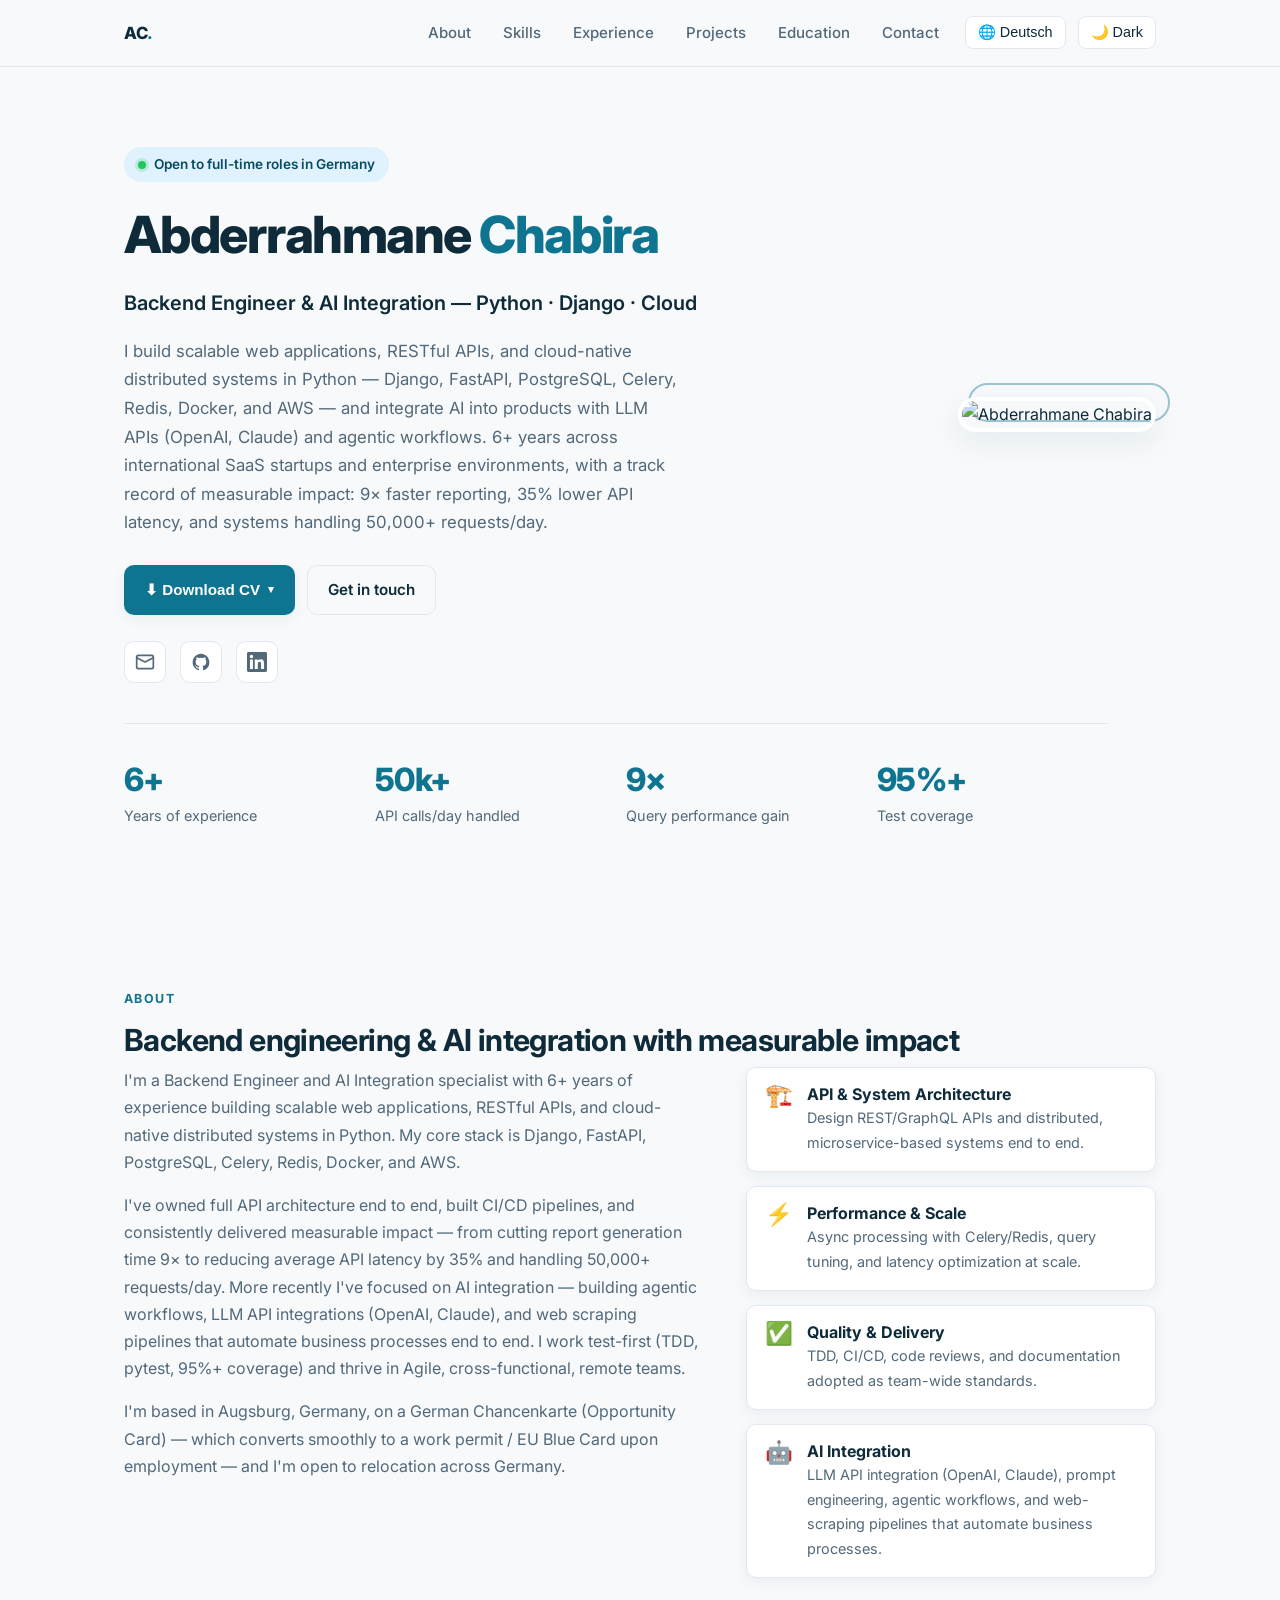
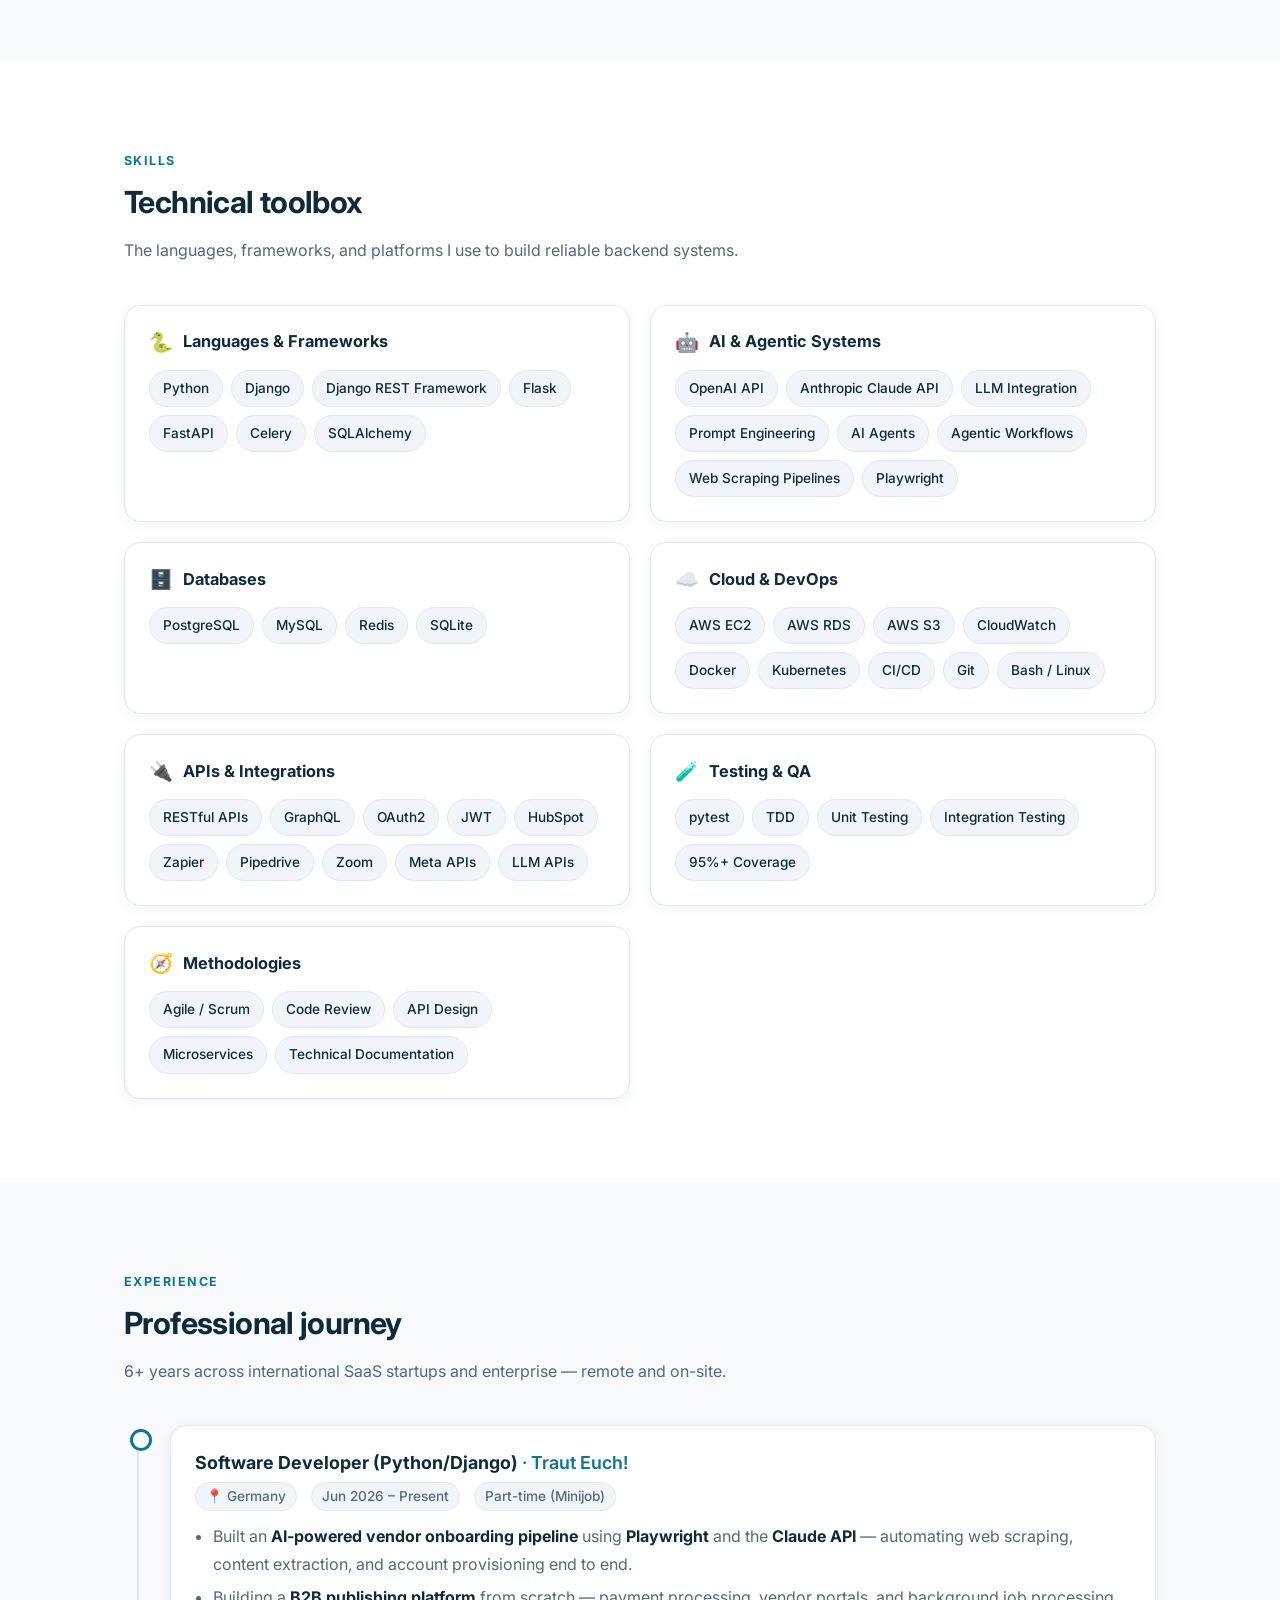
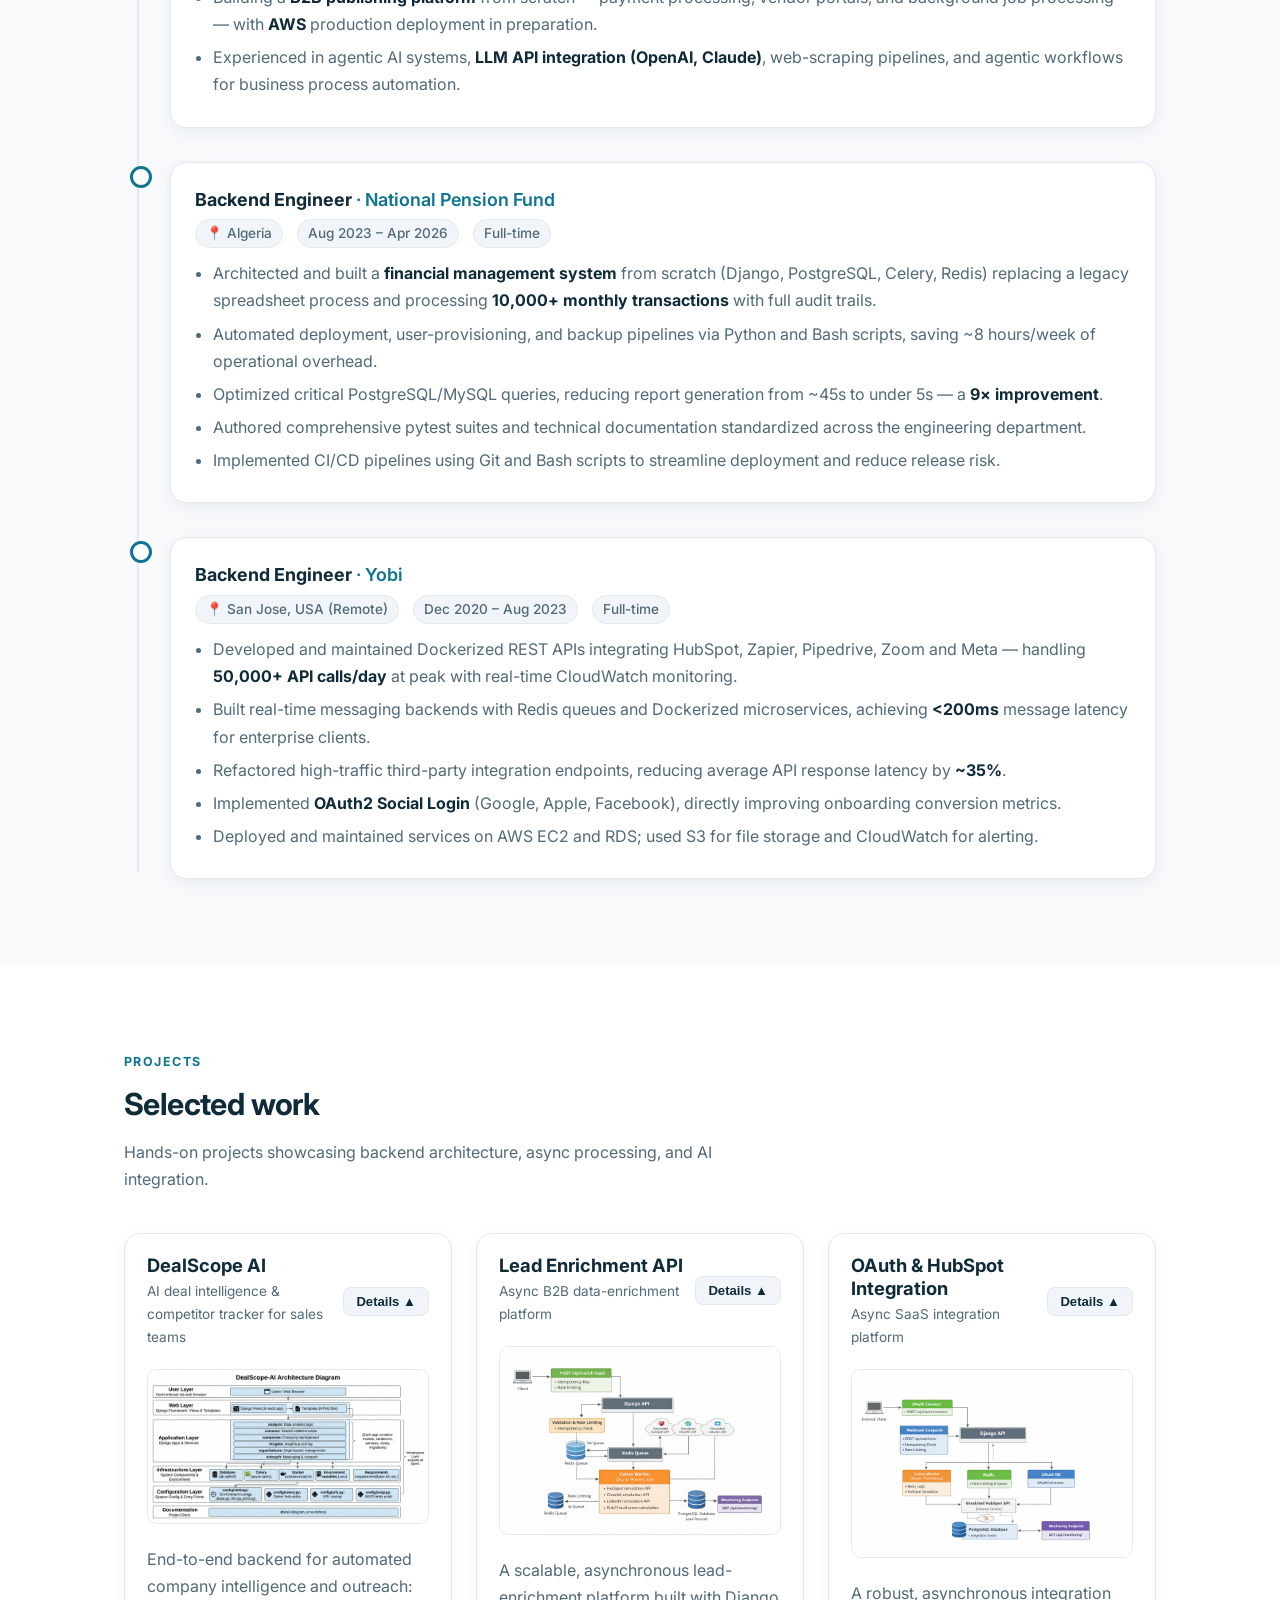
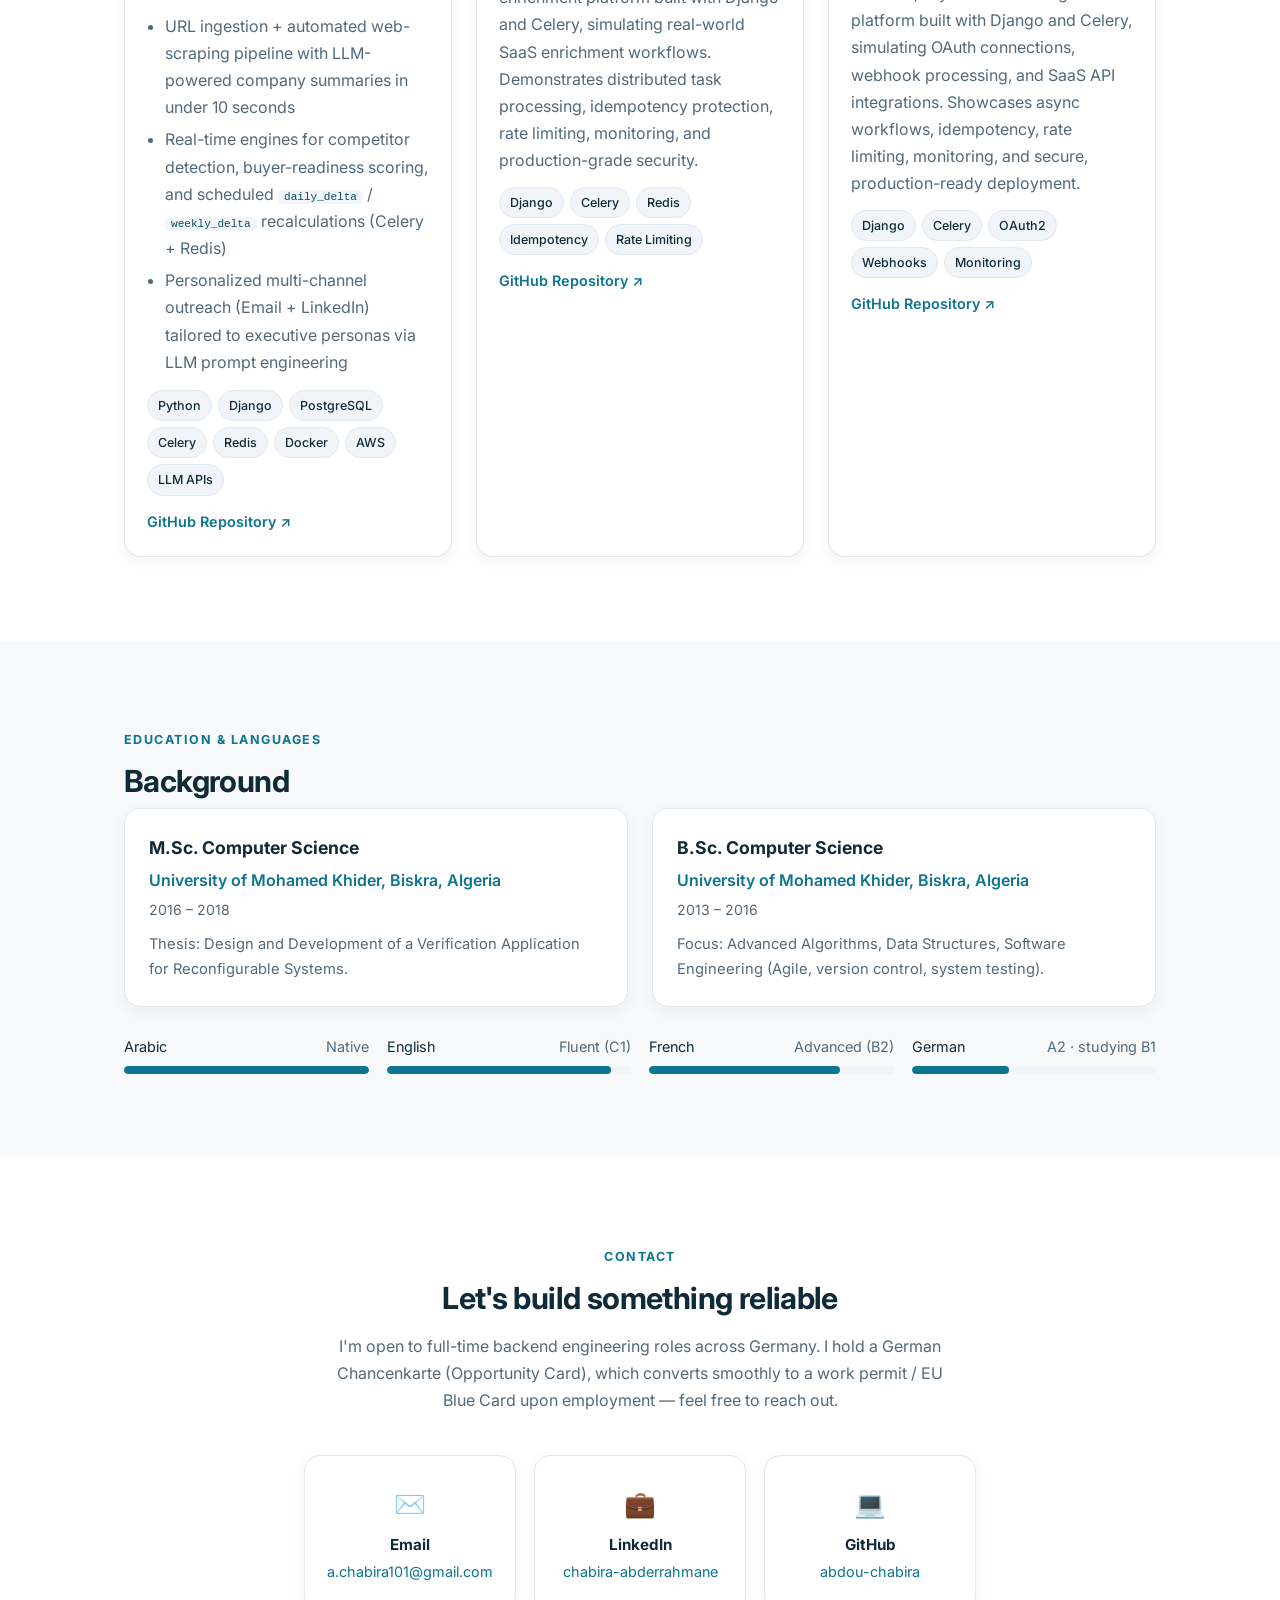
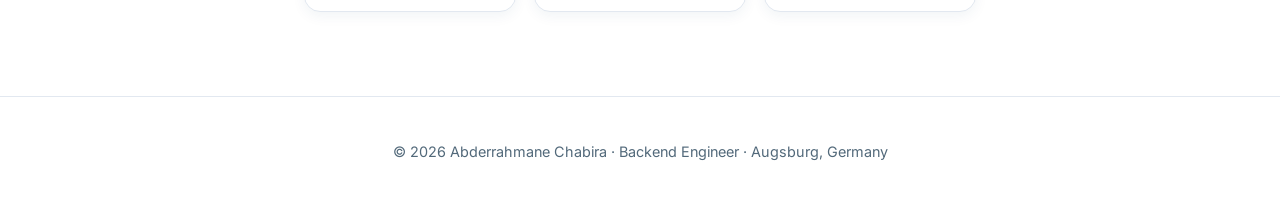
==== index.html @ 5570b804 "Update CVs and sync portfolio content - Replace EN/DE CV PDFs with latest versions - Experience: 5+ " ====
<!DOCTYPE html>
<html lang="en">

<head>
    <meta charset="UTF-8">
    <meta name="viewport" content="width=device-width, initial-scale=1.0">
    <title>Abderrahmane Chabira | Backend Engineer &amp; AI Integration</title>
    <meta name="description"
        content="Abderrahmane Chabira — Backend Engineer & AI Integration specialist with 6+ years building scalable web applications, RESTful APIs, and cloud-native distributed systems in Python, plus AI/LLM integration and agentic workflows. Based in Augsburg, Germany, on a German Opportunity Card (Chancenkarte).">
    <meta name="author" content="Abderrahmane Chabira">
    <!-- Open Graph -->
    <meta property="og:title" content="Abderrahmane Chabira | Backend Engineer & AI Integration">
    <meta property="og:description"
        content="Backend Engineer & AI Integration — Python, Django, FastAPI, PostgreSQL, Celery, Redis, Docker, AWS, OpenAI & Claude APIs. Based in Germany.">
    <meta property="og:type" content="website">
    <link rel="preconnect" href="https://fonts.googleapis.com">
    <link rel="preconnect" href="https://fonts.gstatic.com" crossorigin>
    <link
        href="https://fonts.googleapis.com/css2?family=Inter:wght@400;500;600;700;800&display=swap"
        rel="stylesheet">
    <link rel="stylesheet" href="css/style.css?v=5">
</head>

<body class="light-mode">

    <!-- ================= NAVBAR ================= -->
    <nav class="navbar">
        <div class="container">
            <a href="#hero" class="nav-brand">AC<span>.</span></a>
            <div class="nav-links" id="navLinks">
                <a href="#about" data-i18n="nav.about">About</a>
                <a href="#skills" data-i18n="nav.skills">Skills</a>
                <a href="#experience" data-i18n="nav.experience">Experience</a>
                <a href="#projects" data-i18n="nav.projects">Projects</a>
                <a href="#education" data-i18n="nav.education">Education</a>
                <a href="#contact" data-i18n="nav.contact">Contact</a>
                <button id="toggleLang" class="lang-btn">🌐 Deutsch</button>
                <button id="toggleTheme">🌙 Dark</button>
            </div>
            <button class="nav-toggle" id="navToggle" aria-label="Menu">☰</button>
        </div>
    </nav>

    <!-- ================= HERO ================= -->
    <header class="hero" id="hero">
        <div class="container">
            <div class="hero-intro">
                <span class="hero-badge"><span class="dot"></span> <span data-i18n="hero.badge">Open to full-time roles
                        in Germany</span></span>
                <h1>Abderrahmane <span class="accent">Chabira</span></h1>
                <p class="hero-role" data-i18n="hero.role">Backend Engineer &amp; AI Integration — Python · Django · Cloud</p>
                <p class="hero-desc" data-i18n="hero.desc">I build scalable web applications, RESTful APIs, and
                    cloud-native distributed systems in Python — Django, FastAPI, PostgreSQL, Celery, Redis, Docker, and
                    AWS — and integrate AI into products with LLM APIs (OpenAI, Claude) and agentic workflows. 6+ years
                    across international SaaS startups and enterprise environments, with a track record of measurable
                    impact: 9× faster reporting, 35% lower API latency, and systems handling 50,000+ requests/day.</p>
                <div class="hero-cta">
                    <div class="cv-dropdown" id="cvDropdown">
                        <button type="button" class="btn btn-primary" id="cvToggle" aria-haspopup="true"
                            aria-expanded="false"><span data-i18n="hero.cv">⬇ Download CV</span> <span class="caret"
                                aria-hidden="true">▾</span></button>
                        <div class="cv-menu" role="menu" aria-label="Choose CV language">
                            <a href="assets/Abderrahmane_Chabira_CV.pdf" download role="menuitem"><span
                                    class="cv-lang">EN</span> <span data-i18n="hero.cvEn">English</span></a>
                            <a href="assets/Abderrahmane_Chabira_Lebenslauf.pdf" download role="menuitem"><span
                                    class="cv-lang">DE</span> <span data-i18n="hero.cvDe">Deutsch</span></a>
                        </div>
                    </div>
                    <a href="#contact" class="btn btn-outline" data-i18n="hero.contact">Get in touch</a>
                </div>
                <div class="hero-socials">
                    <a href="mailto:a.chabira101@gmail.com" aria-label="Email" title="Email">
                        <svg viewBox="0 0 24 24" fill="none" stroke="currentColor" stroke-width="2"
                            stroke-linecap="round" stroke-linejoin="round">
                            <rect x="2" y="4" width="20" height="16" rx="2"></rect>
                            <path d="m22 7-10 5L2 7"></path>
                        </svg>
                    </a>
                    <a href="https://github.com/abdou-chabira" target="_blank" rel="noopener" aria-label="GitHub"
                        title="GitHub">
                        <svg viewBox="0 0 24 24" fill="currentColor">
                            <path
                                d="M12 2C6.48 2 2 6.58 2 12.26c0 4.5 2.87 8.32 6.84 9.67.5.09.68-.22.68-.48 0-.24-.01-.87-.01-1.71-2.78.62-3.37-1.37-3.37-1.37-.45-1.18-1.11-1.49-1.11-1.49-.91-.64.07-.62.07-.62 1 .07 1.53 1.06 1.53 1.06.89 1.56 2.34 1.11 2.91.85.09-.66.35-1.11.63-1.37-2.22-.26-4.56-1.14-4.56-5.07 0-1.12.39-2.03 1.03-2.75-.1-.26-.45-1.3.1-2.71 0 0 .84-.28 2.75 1.05a9.34 9.34 0 0 1 5 0c1.91-1.33 2.75-1.05 2.75-1.05.55 1.41.2 2.45.1 2.71.64.72 1.03 1.63 1.03 2.75 0 3.94-2.34 4.81-4.57 5.06.36.32.68.94.68 1.9 0 1.37-.01 2.47-.01 2.81 0 .27.18.58.69.48A10.03 10.03 0 0 0 22 12.26C22 6.58 17.52 2 12 2Z" />
                        </svg>
                    </a>
                    <a href="https://www.linkedin.com/in/chabira-abderrahmane/" target="_blank" rel="noopener"
                        aria-label="LinkedIn" title="LinkedIn">
                        <svg viewBox="0 0 24 24" fill="currentColor">
                            <path
                                d="M20.45 20.45h-3.56v-5.57c0-1.33-.02-3.04-1.85-3.04-1.85 0-2.14 1.45-2.14 2.94v5.67H9.35V9h3.42v1.56h.05c.48-.9 1.64-1.85 3.37-1.85 3.6 0 4.27 2.37 4.27 5.46v6.28ZM5.34 7.43a2.07 2.07 0 1 1 0-4.14 2.07 2.07 0 0 1 0 4.14ZM7.12 20.45H3.56V9h3.56v11.45ZM22.22 0H1.77C.79 0 0 .77 0 1.72v20.56C0 23.23.79 24 1.77 24h20.45c.98 0 1.78-.77 1.78-1.72V1.72C24 .77 23.2 0 22.22 0Z" />
                        </svg>
                    </a>
                </div>
            </div>
            <div class="hero-photo">
                <img src="images/profile.jpg" alt="Abderrahmane Chabira">
            </div>
        </div>
        <div class="container">
            <div class="stats">
                <div class="stat">
                    <h3>6+</h3>
                    <p data-i18n="stat.years">Years of experience</p>
                </div>
                <div class="stat">
                    <h3>50k+</h3>
                    <p data-i18n="stat.calls">API calls/day handled</p>
                </div>
                <div class="stat">
                    <h3>9×</h3>
                    <p data-i18n="stat.query">Query performance gain</p>
                </div>
                <div class="stat">
                    <h3>95%+</h3>
                    <p data-i18n="stat.coverage">Test coverage</p>
                </div>
            </div>
        </div>
    </header>

    <!-- ================= ABOUT ================= -->
    <section id="about">
        <div class="container">
            <span class="eyebrow" data-i18n="about.eyebrow">About</span>
            <h2 class="section-title" data-i18n="about.title">Backend engineering &amp; AI integration with measurable impact</h2>
            <div class="about-grid">
                <div class="about-text">
                    <p data-i18n="about.p1">I'm a Backend Engineer and AI Integration specialist with 6+ years of
                        experience building scalable web applications, RESTful APIs, and cloud-native distributed systems
                        in Python. My core stack is Django, FastAPI, PostgreSQL, Celery, Redis, Docker, and AWS.</p>
                    <p data-i18n="about.p2">I've owned full API architecture end to end, built CI/CD pipelines, and
                        consistently delivered measurable impact — from cutting report generation time 9× to reducing
                        average API latency by 35% and handling 50,000+ requests/day. More recently I've focused on
                        AI integration — building agentic workflows, LLM API integrations (OpenAI, Claude), and web
                        scraping pipelines that automate business processes end to end. I work test-first (TDD, pytest,
                        95%+ coverage) and thrive in Agile, cross-functional, remote teams.</p>
                    <p data-i18n="about.p3">I'm based in Augsburg, Germany, on a German Chancenkarte (Opportunity Card)
                        — which converts smoothly to a work permit / EU Blue Card upon employment — and I'm open to
                        relocation across Germany.</p>
                </div>
                <div class="about-highlights">
                    <div class="highlight">
                        <span class="ic">🏗️</span>
                        <div>
                            <h4 data-i18n="about.h1title">API & System Architecture</h4>
                            <p data-i18n="about.h1desc">Design REST/GraphQL APIs and distributed, microservice-based
                                systems end to end.</p>
                        </div>
                    </div>
                    <div class="highlight">
                        <span class="ic">⚡</span>
                        <div>
                            <h4 data-i18n="about.h2title">Performance & Scale</h4>
                            <p data-i18n="about.h2desc">Async processing with Celery/Redis, query tuning, and latency
                                optimization at scale.</p>
                        </div>
                    </div>
                    <div class="highlight">
                        <span class="ic">✅</span>
                        <div>
                            <h4 data-i18n="about.h3title">Quality & Delivery</h4>
                            <p data-i18n="about.h3desc">TDD, CI/CD, code reviews, and documentation adopted as team-wide
                                standards.</p>
                        </div>
                    </div>
                    <div class="highlight">
                        <span class="ic">🤖</span>
                        <div>
                            <h4 data-i18n="about.h4title">AI Integration</h4>
                            <p data-i18n="about.h4desc">LLM API integration (OpenAI, Claude), prompt engineering, agentic
                                workflows, and web-scraping pipelines that automate business processes.</p>
                        </div>
                    </div>
                </div>
            </div>
        </div>
    </section>

    <!-- ================= SKILLS ================= -->
    <section id="skills">
        <div class="container">
            <span class="eyebrow" data-i18n="skills.eyebrow">Skills</span>
            <h2 class="section-title" data-i18n="skills.title">Technical toolbox</h2>
            <p class="section-lead" data-i18n="skills.lead">The languages, frameworks, and platforms I use to build
                reliable backend systems.</p>
            <div class="skills-grid">
                <div class="skill-card">
                    <h3 data-i18n="skills.c1"><span class="ic">🐍</span> Languages & Frameworks</h3>
                    <div class="tags">
                        <span class="tag">Python</span>
                        <span class="tag">Django</span>
                        <span class="tag">Django REST Framework</span>
                        <span class="tag">Flask</span>
                        <span class="tag">FastAPI</span>
                        <span class="tag">Celery</span>
                        <span class="tag">SQLAlchemy</span>
                    </div>
                </div>
                <div class="skill-card">
                    <h3 data-i18n="skills.cai"><span class="ic">🤖</span> AI & Agentic Systems</h3>
                    <div class="tags">
                        <span class="tag">OpenAI API</span>
                        <span class="tag">Anthropic Claude API</span>
                        <span class="tag">LLM Integration</span>
                        <span class="tag">Prompt Engineering</span>
                        <span class="tag">AI Agents</span>
                        <span class="tag">Agentic Workflows</span>
                        <span class="tag">Web Scraping Pipelines</span>
                        <span class="tag">Playwright</span>
                    </div>
                </div>
                <div class="skill-card">
                    <h3 data-i18n="skills.c2"><span class="ic">🗄️</span> Databases</h3>
                    <div class="tags">
                        <span class="tag">PostgreSQL</span>
                        <span class="tag">MySQL</span>
                        <span class="tag">Redis</span>
                        <span class="tag">SQLite</span>
                    </div>
                </div>
                <div class="skill-card">
                    <h3 data-i18n="skills.c3"><span class="ic">☁️</span> Cloud & DevOps</h3>
                    <div class="tags">
                        <span class="tag">AWS EC2</span>
                        <span class="tag">AWS RDS</span>
                        <span class="tag">AWS S3</span>
                        <span class="tag">CloudWatch</span>
                        <span class="tag">Docker</span>
                        <span class="tag">Kubernetes</span>
                        <span class="tag">CI/CD</span>
                        <span class="tag">Git</span>
                        <span class="tag">Bash / Linux</span>
                    </div>
                </div>
                <div class="skill-card">
                    <h3 data-i18n="skills.c4"><span class="ic">🔌</span> APIs & Integrations</h3>
                    <div class="tags">
                        <span class="tag">RESTful APIs</span>
                        <span class="tag">GraphQL</span>
                        <span class="tag">OAuth2</span>
                        <span class="tag">JWT</span>
                        <span class="tag">HubSpot</span>
                        <span class="tag">Zapier</span>
                        <span class="tag">Pipedrive</span>
                        <span class="tag">Zoom</span>
                        <span class="tag">Meta APIs</span>
                        <span class="tag">LLM APIs</span>
                    </div>
                </div>
                <div class="skill-card">
                    <h3 data-i18n="skills.c5"><span class="ic">🧪</span> Testing & QA</h3>
                    <div class="tags">
                        <span class="tag">pytest</span>
                        <span class="tag">TDD</span>
                        <span class="tag">Unit Testing</span>
                        <span class="tag">Integration Testing</span>
                        <span class="tag">95%+ Coverage</span>
                    </div>
                </div>
                <div class="skill-card">
                    <h3 data-i18n="skills.c6"><span class="ic">🧭</span> Methodologies</h3>
                    <div class="tags">
                        <span class="tag">Agile / Scrum</span>
                        <span class="tag">Code Review</span>
                        <span class="tag">API Design</span>
                        <span class="tag">Microservices</span>
                        <span class="tag">Technical Documentation</span>
                    </div>
                </div>
            </div>
        </div>
    </section>

    <!-- ================= EXPERIENCE ================= -->
    <section id="experience">
        <div class="container">
            <span class="eyebrow" data-i18n="exp.eyebrow">Experience</span>
            <h2 class="section-title" data-i18n="exp.title">Professional journey</h2>
            <p class="section-lead" data-i18n="exp.lead">6+ years across international SaaS startups and enterprise —
                remote and on-site.</p>
            <div class="timeline">

                <div class="tl-item">
                    <div class="tl-card">
                        <div class="tl-head">
                            <div class="tl-role"><span data-i18n="exp.j1.role">Software Developer (Python/Django)</span>
                                <span class="tl-company">· Traut Euch!</span></div>
                        </div>
                        <div class="tl-meta" data-i18n="exp.j1.meta">
                            <span class="chip">📍 Germany</span>
                            <span class="chip">Jun 2026 – Present</span>
                            <span class="chip">Part-time (Minijob)</span>
                        </div>
                        <ul data-i18n="exp.j1.bullets">
                            <li>Built an <strong>AI-powered vendor onboarding pipeline</strong> using
                                <strong>Playwright</strong> and the <strong>Claude API</strong> — automating web scraping,
                                content extraction, and account provisioning end to end.</li>
                            <li>Building a <strong>B2B publishing platform</strong> from scratch — payment processing,
                                vendor portals, and background job processing — with <strong>AWS</strong> production
                                deployment in preparation.</li>
                            <li>Experienced in agentic AI systems, <strong>LLM API integration (OpenAI, Claude)</strong>,
                                web-scraping pipelines, and agentic workflows for business process automation.</li>
                        </ul>
                    </div>
                </div>

                <div class="tl-item">
                    <div class="tl-card">
                        <div class="tl-head">
                            <div class="tl-role"><span data-i18n="exp.j2.role">Backend Engineer</span> <span
                                    class="tl-company">· National Pension Fund</span></div>
                        </div>
                        <div class="tl-meta" data-i18n="exp.j2.meta">
                            <span class="chip">📍 Algeria</span>
                            <span class="chip">Aug 2023 – Apr 2026</span>
                            <span class="chip">Full-time</span>
                        </div>
                        <ul data-i18n="exp.j2.bullets">
                            <li>Architected and built a <strong>financial management system</strong> from scratch (Django,
                                PostgreSQL, Celery, Redis) replacing a legacy spreadsheet process and processing
                                <strong>10,000+ monthly transactions</strong> with full audit trails.</li>
                            <li>Automated deployment, user-provisioning, and backup pipelines via Python and Bash scripts,
                                saving ~8 hours/week of operational overhead.</li>
                            <li>Optimized critical PostgreSQL/MySQL queries, reducing report generation from ~45s to under
                                5s — a <strong>9× improvement</strong>.</li>
                            <li>Authored comprehensive pytest suites and technical documentation standardized across the
                                engineering department.</li>
                            <li>Implemented CI/CD pipelines using Git and Bash scripts to streamline deployment and reduce
                                release risk.</li>
                        </ul>
                    </div>
                </div>

                <div class="tl-item">
                    <div class="tl-card">
                        <div class="tl-head">
                            <div class="tl-role"><span data-i18n="exp.j3.role">Backend Engineer</span> <span
                                    class="tl-company">· Yobi</span></div>
                        </div>
                        <div class="tl-meta" data-i18n="exp.j3.meta">
                            <span class="chip">📍 San Jose, USA (Remote)</span>
                            <span class="chip">Dec 2020 – Aug 2023</span>
                            <span class="chip">Full-time</span>
                        </div>
                        <ul data-i18n="exp.j3.bullets">
                            <li>Developed and maintained Dockerized REST APIs integrating HubSpot, Zapier, Pipedrive, Zoom
                                and Meta — handling <strong>50,000+ API calls/day</strong> at peak with real-time
                                CloudWatch monitoring.</li>
                            <li>Built real-time messaging backends with Redis queues and Dockerized microservices,
                                achieving <strong>&lt;200ms</strong> message latency for enterprise clients.</li>
                            <li>Refactored high-traffic third-party integration endpoints, reducing average API response
                                latency by <strong>~35%</strong>.</li>
                            <li>Implemented <strong>OAuth2 Social Login</strong> (Google, Apple, Facebook), directly
                                improving onboarding conversion metrics.</li>
                            <li>Deployed and maintained services on AWS EC2 and RDS; used S3 for file storage and
                                CloudWatch for alerting.</li>
                        </ul>
                    </div>
                </div>

            </div>
        </div>
    </section>

    <!-- ================= PROJECTS ================= -->
    <section id="projects">
        <div class="container">
            <span class="eyebrow" data-i18n="proj.eyebrow">Projects</span>
            <h2 class="section-title" data-i18n="proj.title">Selected work</h2>
            <p class="section-lead" data-i18n="proj.lead">Hands-on projects showcasing backend architecture, async
                processing, and AI integration.</p>
            <div class="projects-grid">

                <div class="project-card expanded">
                    <div class="project-header">
                        <div>
                            <h3>DealScope AI</h3>
                            <div class="tagline" data-i18n="proj.p1.tag">AI deal intelligence & competitor tracker for
                                sales teams</div>
                        </div>
                        <button class="expand-btn">Details ▲</button>
                    </div>
                    <div class="project-details">
                        <img src="images/dealscope-ai.png" alt="DealScope AI screenshot">
                        <p data-i18n="proj.p1.desc">End-to-end backend for automated company intelligence and outreach:
                        </p>
                        <ul data-i18n="proj.p1.bullets">
                            <li>URL ingestion + automated web-scraping pipeline with LLM-powered company summaries in
                                under 10 seconds</li>
                            <li>Real-time engines for competitor detection, buyer-readiness scoring, and scheduled
                                <code>daily_delta</code> / <code>weekly_delta</code> recalculations (Celery + Redis)</li>
                            <li>Personalized multi-channel outreach (Email + LinkedIn) tailored to executive personas via
                                LLM prompt engineering</li>
                        </ul>
                        <div class="project-stack">
                            <span class="tag">Python</span>
                            <span class="tag">Django</span>
                            <span class="tag">PostgreSQL</span>
                            <span class="tag">Celery</span>
                            <span class="tag">Redis</span>
                            <span class="tag">Docker</span>
                            <span class="tag">AWS</span>
                            <span class="tag">LLM APIs</span>
                        </div>
                        <div class="project-links">
                            <a href="https://github.com/abdou-chabira/DealScope-AI" target="_blank" rel="noopener"
                                data-i18n="proj.link">GitHub Repository ↗</a>
                        </div>
                    </div>
                </div>

                <div class="project-card expanded">
                    <div class="project-header">
                        <div>
                            <h3>Lead Enrichment API</h3>
                            <div class="tagline" data-i18n="proj.p2.tag">Async B2B data-enrichment platform</div>
                        </div>
                        <button class="expand-btn">Details ▲</button>
                    </div>
                    <div class="project-details">
                        <img src="images/architecture-lead-enrichment.png" alt="Lead Enrichment architecture diagram">
                        <p data-i18n="proj.p2.desc">A scalable, asynchronous lead-enrichment platform built with Django
                            and Celery, simulating real-world SaaS enrichment workflows. Demonstrates distributed task
                            processing, idempotency protection, rate limiting, monitoring, and production-grade security.
                        </p>
                        <div class="project-stack">
                            <span class="tag">Django</span>
                            <span class="tag">Celery</span>
                            <span class="tag">Redis</span>
                            <span class="tag">Idempotency</span>
                            <span class="tag">Rate Limiting</span>
                        </div>
                        <div class="project-links">
                            <a href="https://github.com/abdou-chabira/LeadEnrich_demo" target="_blank" rel="noopener"
                                data-i18n="proj.link">GitHub Repository ↗</a>
                        </div>
                    </div>
                </div>

                <div class="project-card expanded">
                    <div class="project-header">
                        <div>
                            <h3>OAuth & HubSpot Integration</h3>
                            <div class="tagline" data-i18n="proj.p3.tag">Async SaaS integration platform</div>
                        </div>
                        <button class="expand-btn">Details ▲</button>
                    </div>
                    <div class="project-details">
                        <img src="images/architecture-oauth.png" alt="OAuth integration architecture diagram">
                        <p data-i18n="proj.p3.desc">A robust, asynchronous integration platform built with Django and
                            Celery, simulating OAuth connections, webhook processing, and SaaS API integrations. Showcases
                            async workflows, idempotency, rate limiting, monitoring, and secure, production-ready
                            deployment.</p>
                        <div class="project-stack">
                            <span class="tag">Django</span>
                            <span class="tag">Celery</span>
                            <span class="tag">OAuth2</span>
                            <span class="tag">Webhooks</span>
                            <span class="tag">Monitoring</span>
                        </div>
                        <div class="project-links">
                            <a href="https://github.com/abdou-chabira/My_integration_Platform" target="_blank"
                                rel="noopener" data-i18n="proj.link">GitHub Repository ↗</a>
                        </div>
                    </div>
                </div>

            </div>
        </div>
    </section>

    <!-- ================= EDUCATION ================= -->
    <section id="education">
        <div class="container">
            <span class="eyebrow" data-i18n="edu.eyebrow">Education & Languages</span>
            <h2 class="section-title" data-i18n="edu.title">Background</h2>
            <div class="edu-grid">
                <div class="edu-card">
                    <div class="degree" data-i18n="edu.d1.degree">M.Sc. Computer Science</div>
                    <div class="school">University of Mohamed Khider, Biskra, Algeria</div>
                    <div class="years">2016 – 2018</div>
                    <p data-i18n="edu.d1.desc">Thesis: Design and Development of a Verification Application for
                        Reconfigurable Systems.</p>
                </div>
                <div class="edu-card">
                    <div class="degree" data-i18n="edu.d2.degree">B.Sc. Computer Science</div>
                    <div class="school">University of Mohamed Khider, Biskra, Algeria</div>
                    <div class="years">2013 – 2016</div>
                    <p data-i18n="edu.d2.desc">Focus: Advanced Algorithms, Data Structures, Software Engineering (Agile,
                        version control, system testing).</p>
                </div>
            </div>
            <div class="lang-bars">
                <div class="lang">
                    <div class="lang-head"><span data-i18n="edu.l1.name">Arabic</span><span
                            data-i18n="edu.l1.level">Native</span></div>
                    <div class="bar"><span style="width:100%"></span></div>
                </div>
                <div class="lang">
                    <div class="lang-head"><span data-i18n="edu.l2.name">English</span><span
                            data-i18n="edu.l2.level">Fluent (C1)</span></div>
                    <div class="bar"><span style="width:92%"></span></div>
                </div>
                <div class="lang">
                    <div class="lang-head"><span data-i18n="edu.l3.name">French</span><span
                            data-i18n="edu.l3.level">Advanced (B2)</span></div>
                    <div class="bar"><span style="width:78%"></span></div>
                </div>
                <div class="lang">
                    <div class="lang-head"><span data-i18n="edu.l4.name">German</span><span data-i18n="edu.l4.level">A2 · studying B1</span></div>
                    <div class="bar"><span style="width:40%"></span></div>
                </div>
            </div>
        </div>
    </section>

    <!-- ================= CONTACT ================= -->
    <section id="contact" class="contact">
        <div class="container">
            <span class="eyebrow" data-i18n="contact.eyebrow">Contact</span>
            <h2 class="section-title" data-i18n="contact.title">Let's build something reliable</h2>
            <p class="section-lead" style="margin-left:auto;margin-right:auto;" data-i18n="contact.lead">I'm open to
                full-time backend engineering roles across Germany. I hold a German Chancenkarte (Opportunity Card),
                which converts smoothly to a work permit / EU Blue Card upon employment — feel free to reach out.</p>
            <div class="contact-cards">
                <div class="contact-card">
                    <div class="ic">✉️</div>
                    <h4 data-i18n="contact.email">Email</h4>
                    <a href="mailto:a.chabira101@gmail.com">a.chabira101@gmail.com</a>
                </div>
                <div class="contact-card">
                    <div class="ic">💼</div>
                    <h4>LinkedIn</h4>
                    <a href="https://www.linkedin.com/in/chabira-abderrahmane/" target="_blank"
                        rel="noopener">chabira-abderrahmane</a>
                </div>
                <div class="contact-card">
                    <div class="ic">💻</div>
                    <h4>GitHub</h4>
                    <a href="https://github.com/abdou-chabira" target="_blank" rel="noopener">abdou-chabira</a>
                </div>
            </div>
        </div>
    </section>

    <footer>
        <p data-i18n="footer.text">© 2026 Abderrahmane Chabira · Backend Engineer · Augsburg, Germany</p>
    </footer>

    <script src="js/script.js?v=5"></script>
</body>

</html>
---- css/style.css ----
/* =========================================================
   Abderrahmane Chabira — Portfolio
   Professional single-page theme (light + dark)
   ========================================================= */

:root {
    /* Light theme */
    --bg: #f7f9fb;
    --bg-alt: #ffffff;
    --surface: #ffffff;
    --surface-2: #f1f5f9;
    --text: #0f2b3a;
    --text-muted: #52697a;
    --border: #e2e8f0;
    --primary: #0e7490;      /* teal-cyan */
    --primary-strong: #084c61;
    --primary-soft: #e0f2fe;
    --accent: #f97316;       /* warm accent */
    --shadow: 0 10px 30px rgba(8, 76, 97, 0.08);
    --shadow-sm: 0 4px 14px rgba(8, 76, 97, 0.06);
    --radius: 16px;
    --radius-sm: 10px;
    --maxw: 1080px;
    --font: 'Inter', -apple-system, BlinkMacSystemFont, 'Segoe UI', Roboto, Helvetica, Arial, sans-serif;
}

body.dark-mode {
    --bg: #0d1117;
    --bg-alt: #111826;
    --surface: #161e2d;
    --surface-2: #1c2637;
    --text: #e6edf3;
    --text-muted: #9db0c0;
    --border: #26303f;
    --primary: #38bdf8;
    --primary-strong: #7dd3fc;
    --primary-soft: #0b2b3a;
    --accent: #fb923c;
    --shadow: 0 10px 30px rgba(0, 0, 0, 0.4);
    --shadow-sm: 0 4px 14px rgba(0, 0, 0, 0.3);
}

* { box-sizing: border-box; }

html { scroll-behavior: smooth; scroll-padding-top: 80px; }

body {
    font-family: var(--font);
    line-height: 1.7;
    margin: 0;
    padding: 0;
    background: var(--bg);
    color: var(--text);
    transition: background 0.3s ease, color 0.3s ease;
    -webkit-font-smoothing: antialiased;
}

a { color: var(--primary); text-decoration: none; transition: color 0.2s; }
a:hover { color: var(--accent); }

h1, h2, h3, h4 { line-height: 1.25; margin: 0; }

.container { max-width: var(--maxw); margin: 0 auto; padding: 0 24px; }

section { padding: 84px 0; }
section:nth-child(even) { background: var(--bg-alt); }

.section-title {
    font-size: 1.9rem;
    font-weight: 700;
    margin-bottom: 8px;
    letter-spacing: -0.02em;
}
.section-lead { color: var(--text-muted); margin-bottom: 40px; max-width: 640px; }
.eyebrow {
    display: inline-block;
    font-size: 0.78rem;
    font-weight: 700;
    letter-spacing: 0.12em;
    text-transform: uppercase;
    color: var(--primary);
    margin-bottom: 12px;
}

/* ================= NAVBAR ================= */
.navbar {
    position: sticky;
    top: 0;
    z-index: 100;
    background: color-mix(in srgb, var(--bg) 85%, transparent);
    backdrop-filter: saturate(180%) blur(12px);
    border-bottom: 1px solid var(--border);
}
.navbar .container {
    display: flex;
    align-items: center;
    justify-content: space-between;
    height: 66px;
}
.nav-brand {
    font-weight: 800;
    font-size: 1.05rem;
    letter-spacing: -0.02em;
    color: var(--text);
}
.nav-brand span { color: var(--primary); }
.nav-links { display: flex; align-items: center; gap: 4px; }
.nav-links a {
    color: var(--text-muted);
    font-weight: 500;
    font-size: 0.94rem;
    padding: 8px 14px;
    border-radius: 8px;
}
.nav-links a:hover { color: var(--text); background: var(--surface-2); }
#toggleTheme, .lang-btn {
    margin-left: 8px;
    border: 1px solid var(--border);
    background: var(--surface);
    color: var(--text);
    padding: 7px 12px;
    border-radius: 8px;
    cursor: pointer;
    font-size: 0.9rem;
    font-weight: 500;
    transition: background 0.2s, border-color 0.2s;
}
#toggleTheme:hover, .lang-btn:hover { background: var(--surface-2); border-color: var(--primary); }
.nav-toggle { display: none; background: none; border: none; cursor: pointer; font-size: 1.5rem; color: var(--text); }

/* ================= HERO ================= */
.hero { padding: 80px 0 72px; }
.hero .container {
    display: grid;
    grid-template-columns: 1fr auto;
    gap: 48px;
    align-items: center;
}
.hero-badge {
    display: inline-flex;
    align-items: center;
    gap: 8px;
    background: var(--primary-soft);
    color: var(--primary-strong);
    font-weight: 600;
    font-size: 0.85rem;
    padding: 6px 14px;
    border-radius: 999px;
    margin-bottom: 20px;
}
.hero-badge .dot {
    width: 8px; height: 8px; border-radius: 50%;
    background: #22c55e; box-shadow: 0 0 0 3px rgba(34,197,94,0.2);
}
.hero h1 {
    font-size: clamp(2.2rem, 5vw, 3.2rem);
    font-weight: 800;
    letter-spacing: -0.03em;
    margin-bottom: 14px;
}
.hero h1 .accent { color: var(--primary); }
.hero-role { font-size: 1.25rem; font-weight: 600; color: var(--text); margin-bottom: 16px; }
.hero-desc { color: var(--text-muted); font-size: 1.05rem; max-width: 560px; margin-bottom: 28px; }
.hero-cta { display: flex; flex-wrap: wrap; gap: 12px; margin-bottom: 26px; }

.btn {
    display: inline-flex;
    align-items: center;
    gap: 8px;
    font-weight: 600;
    font-size: 0.95rem;
    padding: 11px 20px;
    border-radius: 10px;
    cursor: pointer;
    border: 1px solid transparent;
    transition: transform 0.15s, box-shadow 0.2s, background 0.2s;
}
.btn:hover { transform: translateY(-2px); }
.btn-primary { background: var(--primary); color: #fff; box-shadow: var(--shadow-sm); }
.btn-primary:hover { background: var(--primary-strong); color: #fff; }
.btn-outline { background: transparent; color: var(--text); border-color: var(--border); }
.btn-outline:hover { border-color: var(--primary); color: var(--primary); }

/* CV download language chooser */
.cv-dropdown { position: relative; display: inline-flex; }
.cv-dropdown .caret { font-size: 0.7rem; line-height: 1; transition: transform 0.2s; }
.cv-dropdown.open .caret { transform: rotate(180deg); }
.cv-menu {
    position: absolute;
    top: calc(100% + 8px);
    left: 0;
    min-width: 100%;
    background: var(--surface);
    border: 1px solid var(--border);
    border-radius: var(--radius-sm);
    box-shadow: var(--shadow);
    padding: 6px;
    display: none;
    flex-direction: column;
    gap: 2px;
    z-index: 60;
}
.cv-dropdown.open .cv-menu { display: flex; }
.cv-menu a {
    display: flex;
    align-items: center;
    gap: 10px;
    padding: 9px 12px;
    border-radius: 8px;
    font-weight: 600;
    font-size: 0.9rem;
    color: var(--text);
    white-space: nowrap;
    transition: background 0.15s, color 0.15s;
}
.cv-menu a:hover { background: var(--primary); color: #fff; }
.cv-menu a:hover .cv-lang { border-color: rgba(255, 255, 255, 0.5); color: #fff; }
.cv-lang {
    font-size: 0.72rem;
    font-weight: 700;
    letter-spacing: 0.03em;
    padding: 2px 6px;
    border-radius: 5px;
    border: 1px solid var(--border);
    color: var(--text-muted);
}

.hero-socials { display: flex; gap: 14px; align-items: center; }
.hero-socials a {
    color: var(--text-muted);
    display: inline-flex;
    width: 42px; height: 42px;
    align-items: center; justify-content: center;
    border: 1px solid var(--border);
    border-radius: 10px;
    background: var(--surface);
    transition: all 0.2s;
}
.hero-socials a:hover { color: var(--primary); border-color: var(--primary); transform: translateY(-2px); }
.hero-socials svg { width: 20px; height: 20px; }

.hero-photo { position: relative; }
.hero-photo img {
    width: 260px; height: 260px;
    object-fit: cover;
    border-radius: 24px;
    box-shadow: var(--shadow);
    border: 4px solid var(--surface);
}
.hero-photo::after {
    content: "";
    position: absolute; inset: -14px -14px auto auto;
    width: 100%; height: 100%;
    border: 2px solid var(--primary);
    border-radius: 24px;
    z-index: -1;
    opacity: 0.4;
}

/* ================= STATS ================= */
.stats {
    display: grid;
    grid-template-columns: repeat(4, 1fr);
    gap: 20px;
    padding: 36px 0 0;
    border-top: 1px solid var(--border);
    margin-top: 40px;
}
.stat h3 { font-size: 2rem; font-weight: 800; color: var(--primary); letter-spacing: -0.02em; }
.stat p { color: var(--text-muted); font-size: 0.9rem; margin: 4px 0 0; }

/* ================= ABOUT ================= */
.about-grid { display: grid; grid-template-columns: 1.4fr 1fr; gap: 48px; align-items: start; }
.about-text p { color: var(--text-muted); margin: 0 0 16px; }
.about-highlights { display: flex; flex-direction: column; gap: 14px; }
.highlight {
    display: flex; gap: 14px; align-items: flex-start;
    background: var(--surface);
    border: 1px solid var(--border);
    border-radius: var(--radius-sm);
    padding: 16px 18px;
    box-shadow: var(--shadow-sm);
}
.highlight .ic { font-size: 1.4rem; line-height: 1; }
.highlight h4 { font-size: 1rem; margin-bottom: 2px; }
.highlight p { color: var(--text-muted); font-size: 0.9rem; margin: 0; }

/* ================= SKILLS ================= */
.skills-grid { display: grid; grid-template-columns: repeat(2, 1fr); gap: 20px; }
.skill-card {
    background: var(--surface);
    border: 1px solid var(--border);
    border-radius: var(--radius);
    padding: 24px;
    box-shadow: var(--shadow-sm);
}
.skill-card h3 {
    font-size: 1.02rem;
    margin-bottom: 16px;
    display: flex; align-items: center; gap: 10px;
}
.skill-card h3 .ic { color: var(--primary); font-size: 1.2rem; }
.tags { display: flex; flex-wrap: wrap; gap: 8px; }
.tag {
    background: var(--surface-2);
    color: var(--text);
    border: 1px solid var(--border);
    padding: 6px 13px;
    border-radius: 999px;
    font-size: 0.85rem;
    font-weight: 500;
    transition: all 0.2s;
}
.tag:hover { border-color: var(--primary); color: var(--primary); }

/* ================= EXPERIENCE (timeline) ================= */
.timeline { position: relative; margin-left: 6px; }
.timeline::before {
    content: "";
    position: absolute; left: 7px; top: 6px; bottom: 6px;
    width: 2px; background: var(--border);
}
.tl-item { position: relative; padding: 0 0 34px 40px; }
.tl-item:last-child { padding-bottom: 0; }
.tl-item::before {
    content: "";
    position: absolute; left: 0; top: 4px;
    width: 16px; height: 16px; border-radius: 50%;
    background: var(--surface);
    border: 3px solid var(--primary);
    z-index: 1;
}
.tl-card {
    background: var(--surface);
    border: 1px solid var(--border);
    border-radius: var(--radius);
    padding: 22px 24px;
    box-shadow: var(--shadow-sm);
    transition: transform 0.2s, box-shadow 0.2s;
}
.tl-card:hover { transform: translateX(4px); box-shadow: var(--shadow); }
.tl-head { display: flex; flex-wrap: wrap; justify-content: space-between; gap: 6px 16px; align-items: baseline; }
.tl-role { font-size: 1.12rem; font-weight: 700; }
.tl-company { color: var(--primary); font-weight: 600; }
.tl-meta { display: flex; flex-wrap: wrap; gap: 8px 14px; color: var(--text-muted); font-size: 0.85rem; margin: 4px 0 12px; }
.tl-meta .chip {
    background: var(--surface-2); border: 1px solid var(--border);
    padding: 2px 10px; border-radius: 999px; font-weight: 500;
}
.tl-card ul { margin: 0; padding-left: 18px; color: var(--text-muted); }
.tl-card ul li { margin-bottom: 6px; }
.tl-card ul li strong { color: var(--text); }

/* ================= PROJECTS ================= */
.projects-grid { display: grid; grid-template-columns: repeat(auto-fill, minmax(320px, 1fr)); gap: 24px; }
.project-card {
    background: var(--surface);
    border: 1px solid var(--border);
    border-radius: var(--radius);
    box-shadow: var(--shadow-sm);
    overflow: hidden;
    display: flex; flex-direction: column;
    transition: transform 0.2s, box-shadow 0.2s;
}
.project-card:hover { transform: translateY(-4px); box-shadow: var(--shadow); }
.project-header {
    display: flex; justify-content: space-between; align-items: center; gap: 12px;
    padding: 20px 22px;
    cursor: pointer;
}
.project-header h3 { font-size: 1.15rem; }
.project-header .tagline { color: var(--text-muted); font-size: 0.85rem; margin-top: 3px; }
.expand-btn {
    flex-shrink: 0;
    background: var(--surface-2);
    border: 1px solid var(--border);
    color: var(--text);
    border-radius: 8px;
    padding: 6px 12px;
    font-size: 0.82rem;
    font-weight: 600;
    cursor: pointer;
    transition: all 0.2s;
}
.expand-btn:hover { border-color: var(--primary); color: var(--primary); }
.project-details {
    padding: 0 22px;
    max-height: 0;
    overflow: hidden;
    transition: max-height 0.4s ease, padding 0.3s ease;
}
.project-card.expanded .project-details { padding: 0 22px 22px; max-height: 2400px; }
.project-details p { color: var(--text-muted); margin: 0 0 12px; }
.project-details ul { color: var(--text-muted); padding-left: 18px; margin: 0 0 14px; }
.project-details ul li { margin-bottom: 5px; }
.project-details img {
    max-width: 100%; height: auto; border-radius: var(--radius-sm);
    border: 1px solid var(--border); margin-bottom: 14px;
}
.project-details code {
    background: var(--surface-2); padding: 1px 6px; border-radius: 5px;
    font-size: 0.85em; color: var(--primary-strong);
}
.project-stack { display: flex; flex-wrap: wrap; gap: 6px; margin-top: 4px; }
.project-stack .tag { font-size: 0.78rem; padding: 4px 10px; }
.project-links { display: flex; gap: 14px; margin-top: 14px; font-weight: 600; font-size: 0.9rem; }

/* ================= EDUCATION ================= */
.edu-grid { display: grid; grid-template-columns: repeat(2, 1fr); gap: 24px; }
.edu-card {
    background: var(--surface);
    border: 1px solid var(--border);
    border-radius: var(--radius);
    padding: 24px;
    box-shadow: var(--shadow-sm);
}
.edu-card .degree { font-size: 1.1rem; font-weight: 700; margin-bottom: 4px; }
.edu-card .school { color: var(--primary); font-weight: 600; }
.edu-card .years { color: var(--text-muted); font-size: 0.88rem; margin: 4px 0 10px; }
.edu-card p { color: var(--text-muted); font-size: 0.92rem; margin: 0; }

.lang-bars { display: grid; grid-template-columns: repeat(auto-fit, minmax(160px, 1fr)); gap: 18px; margin-top: 28px; }
.lang { }
.lang .lang-head { display: flex; justify-content: space-between; font-size: 0.9rem; margin-bottom: 6px; }
.lang .lang-head span:last-child { color: var(--text-muted); }
.lang .bar { height: 8px; background: var(--surface-2); border-radius: 999px; overflow: hidden; }
.lang .bar span { display: block; height: 100%; background: var(--primary); border-radius: 999px; }

/* ================= CONTACT ================= */
.contact { text-align: center; }
.contact .container { max-width: 720px; }
.contact-cards { display: grid; grid-template-columns: repeat(3, 1fr); gap: 18px; margin-top: 36px; }
.contact-card {
    background: var(--surface);
    border: 1px solid var(--border);
    border-radius: var(--radius);
    padding: 26px 18px;
    box-shadow: var(--shadow-sm);
    transition: transform 0.2s, border-color 0.2s;
}
.contact-card:hover { transform: translateY(-4px); border-color: var(--primary); }
.contact-card .ic { font-size: 1.6rem; margin-bottom: 10px; }
.contact-card h4 { font-size: 0.95rem; margin-bottom: 4px; }
.contact-card a { font-size: 0.9rem; word-break: break-word; }

/* ================= FOOTER ================= */
footer {
    text-align: center;
    padding: 28px 24px;
    color: var(--text-muted);
    font-size: 0.9rem;
    border-top: 1px solid var(--border);
    background: var(--bg-alt);
}

/* ================= RESPONSIVE ================= */
@media (max-width: 860px) {
    .hero .container { grid-template-columns: 1fr; }
    .hero-photo { order: -1; }
    .hero-photo img { width: 180px; height: 180px; }
    .about-grid { grid-template-columns: 1fr; gap: 32px; }
    .skills-grid { grid-template-columns: 1fr; }
    .edu-grid { grid-template-columns: 1fr; }
    .stats { grid-template-columns: repeat(2, 1fr); gap: 24px 16px; }
}
@media (max-width: 640px) {
    section { padding: 60px 0; }
    .nav-links { display: none; }
    .nav-links.open {
        display: flex; flex-direction: column; align-items: stretch;
        position: absolute; top: 66px; left: 0; right: 0;
        background: var(--bg-alt); border-bottom: 1px solid var(--border);
        padding: 12px 24px; gap: 4px;
    }
    .nav-toggle { display: block; }
    .contact-cards { grid-template-columns: 1fr; }
    .hero-cta { width: 100%; }
    .btn { flex: 1; justify-content: center; }
    .hero-cta > .cv-dropdown { flex: 1; }
    .cv-dropdown > .btn { width: 100%; }
    .cv-menu { left: 0; right: 0; }
}
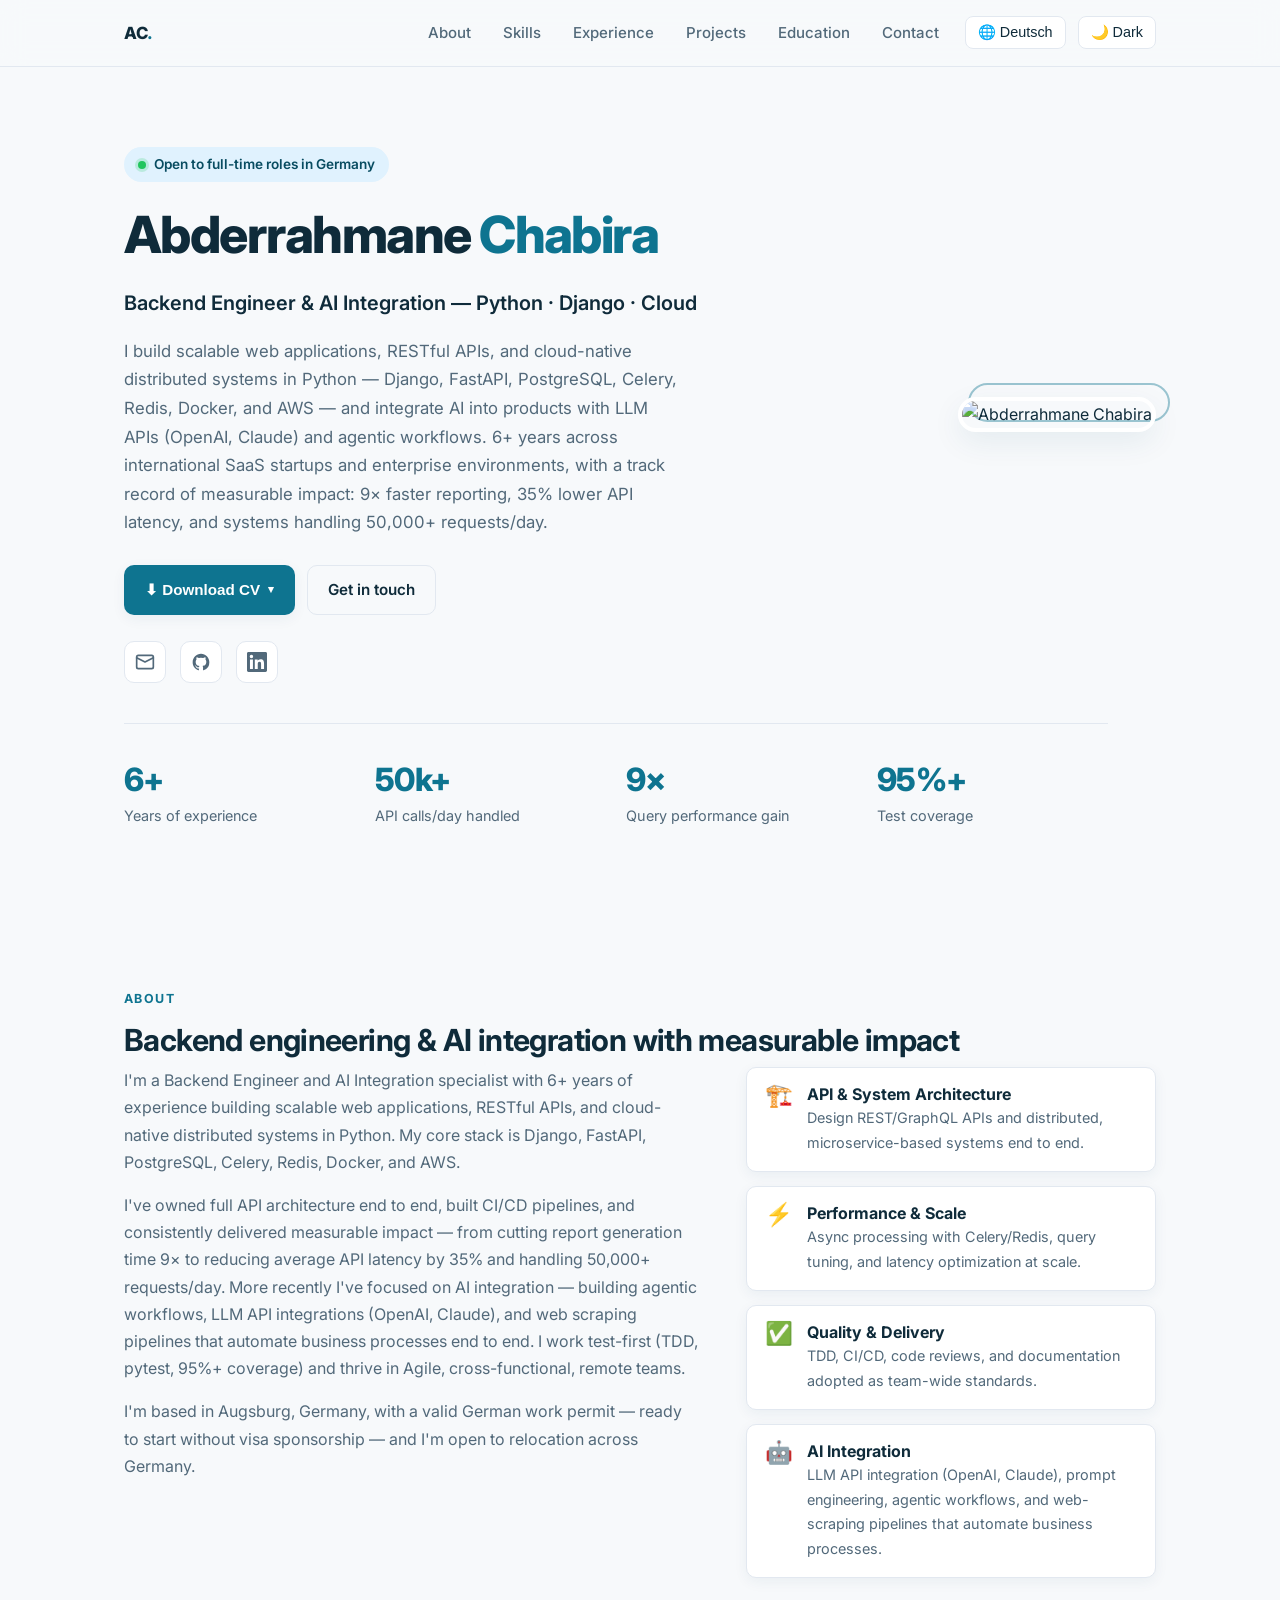
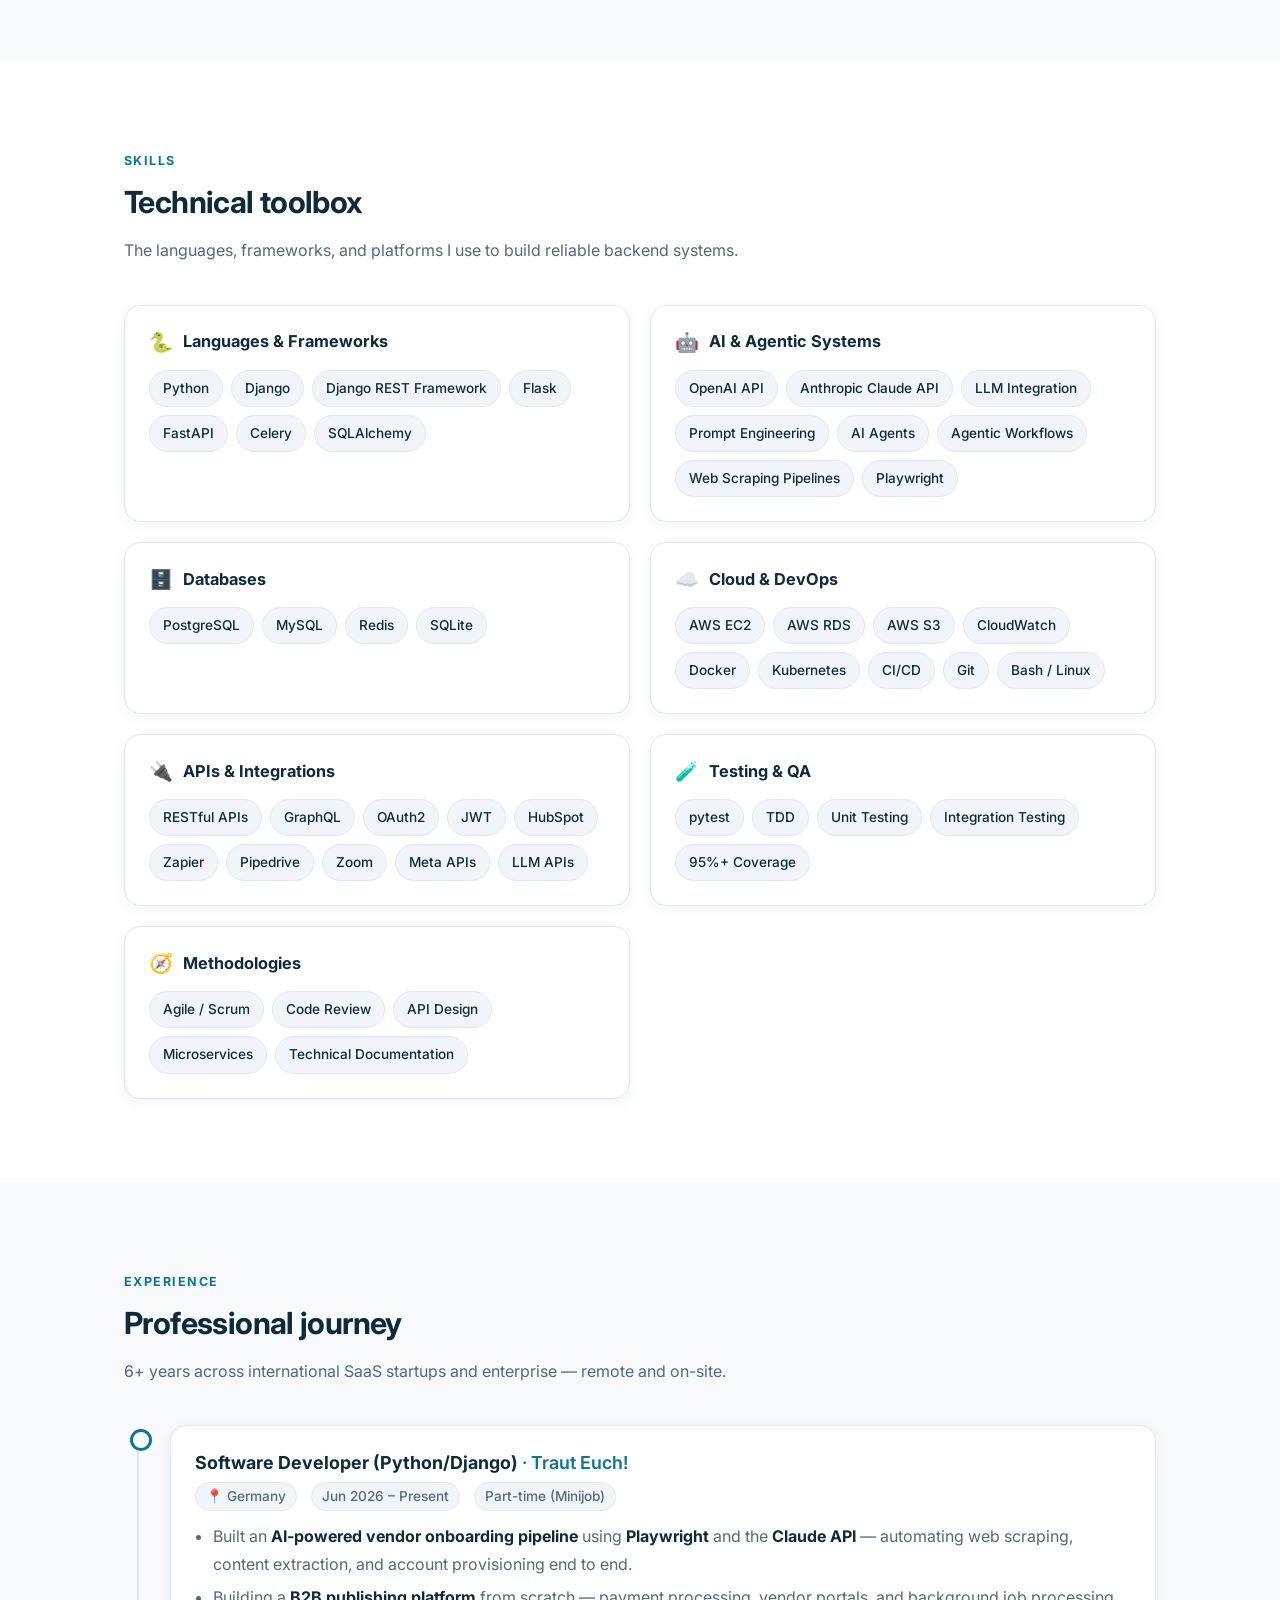
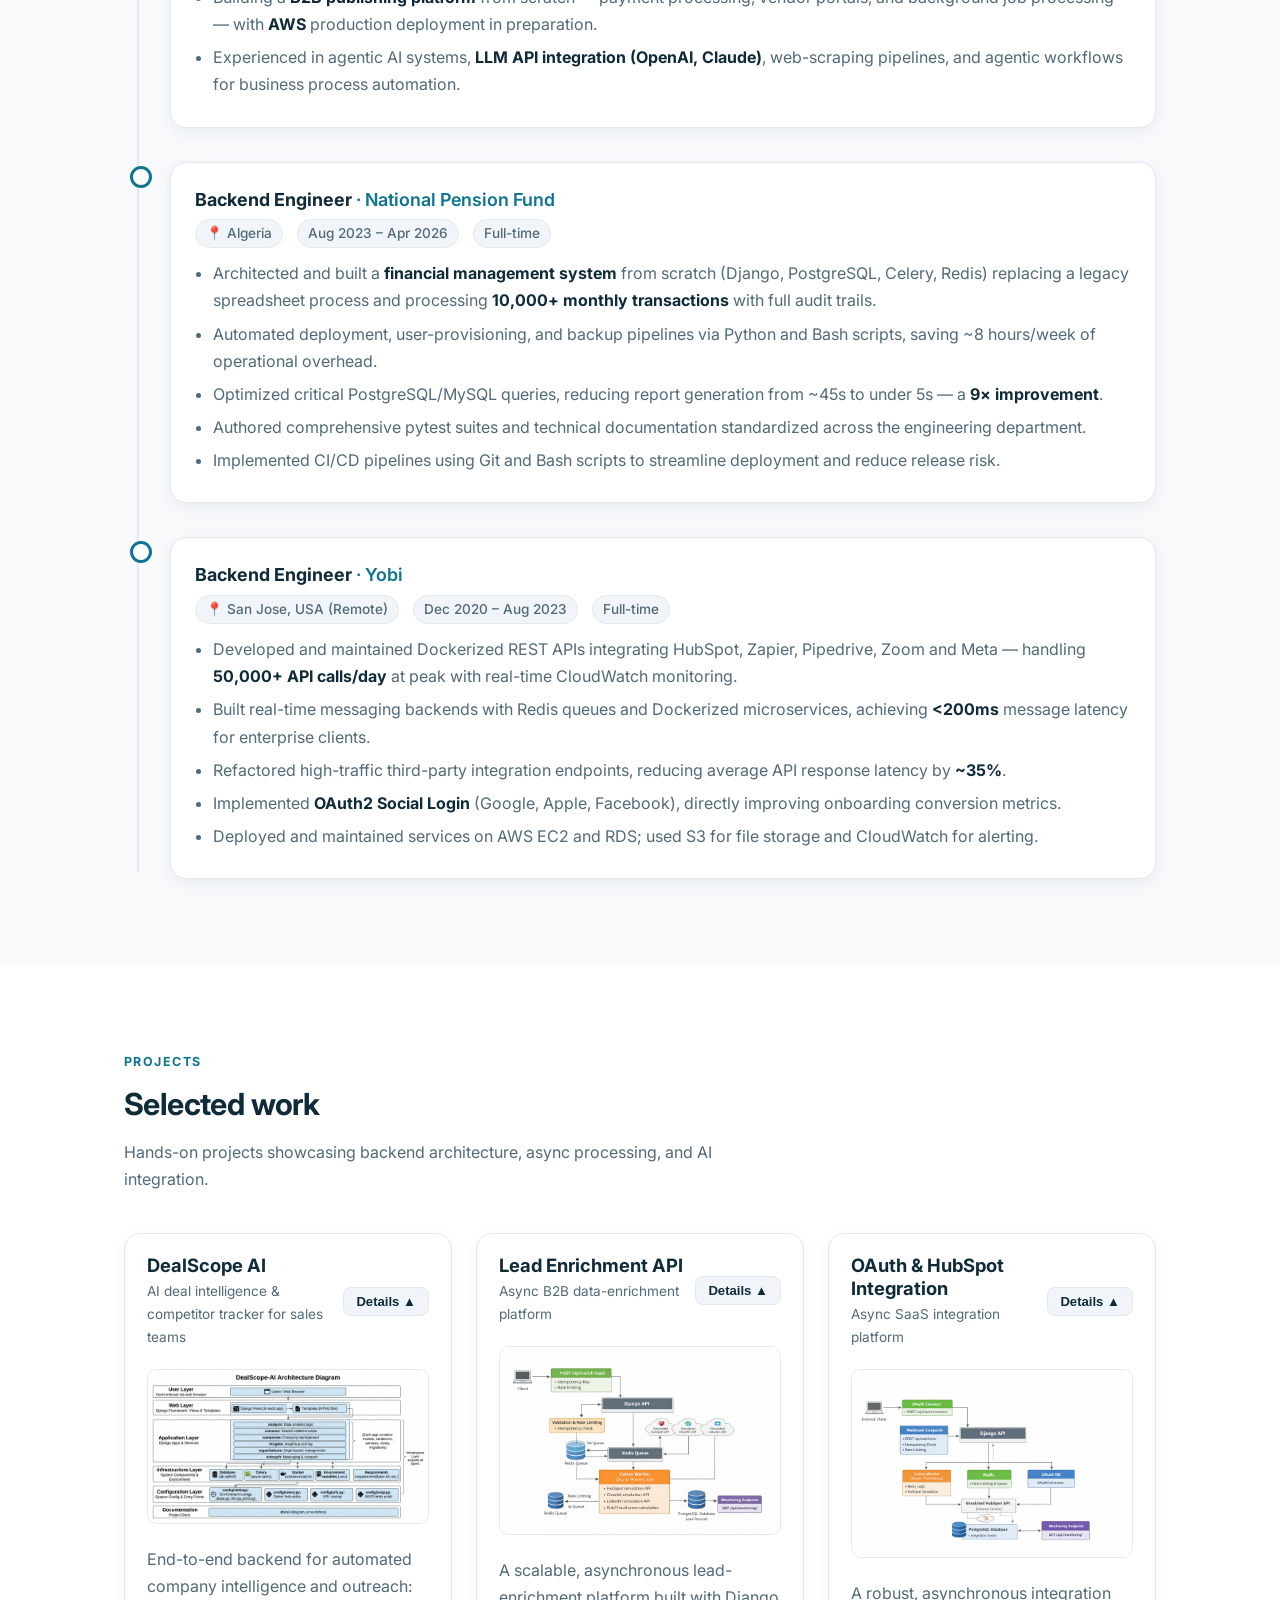
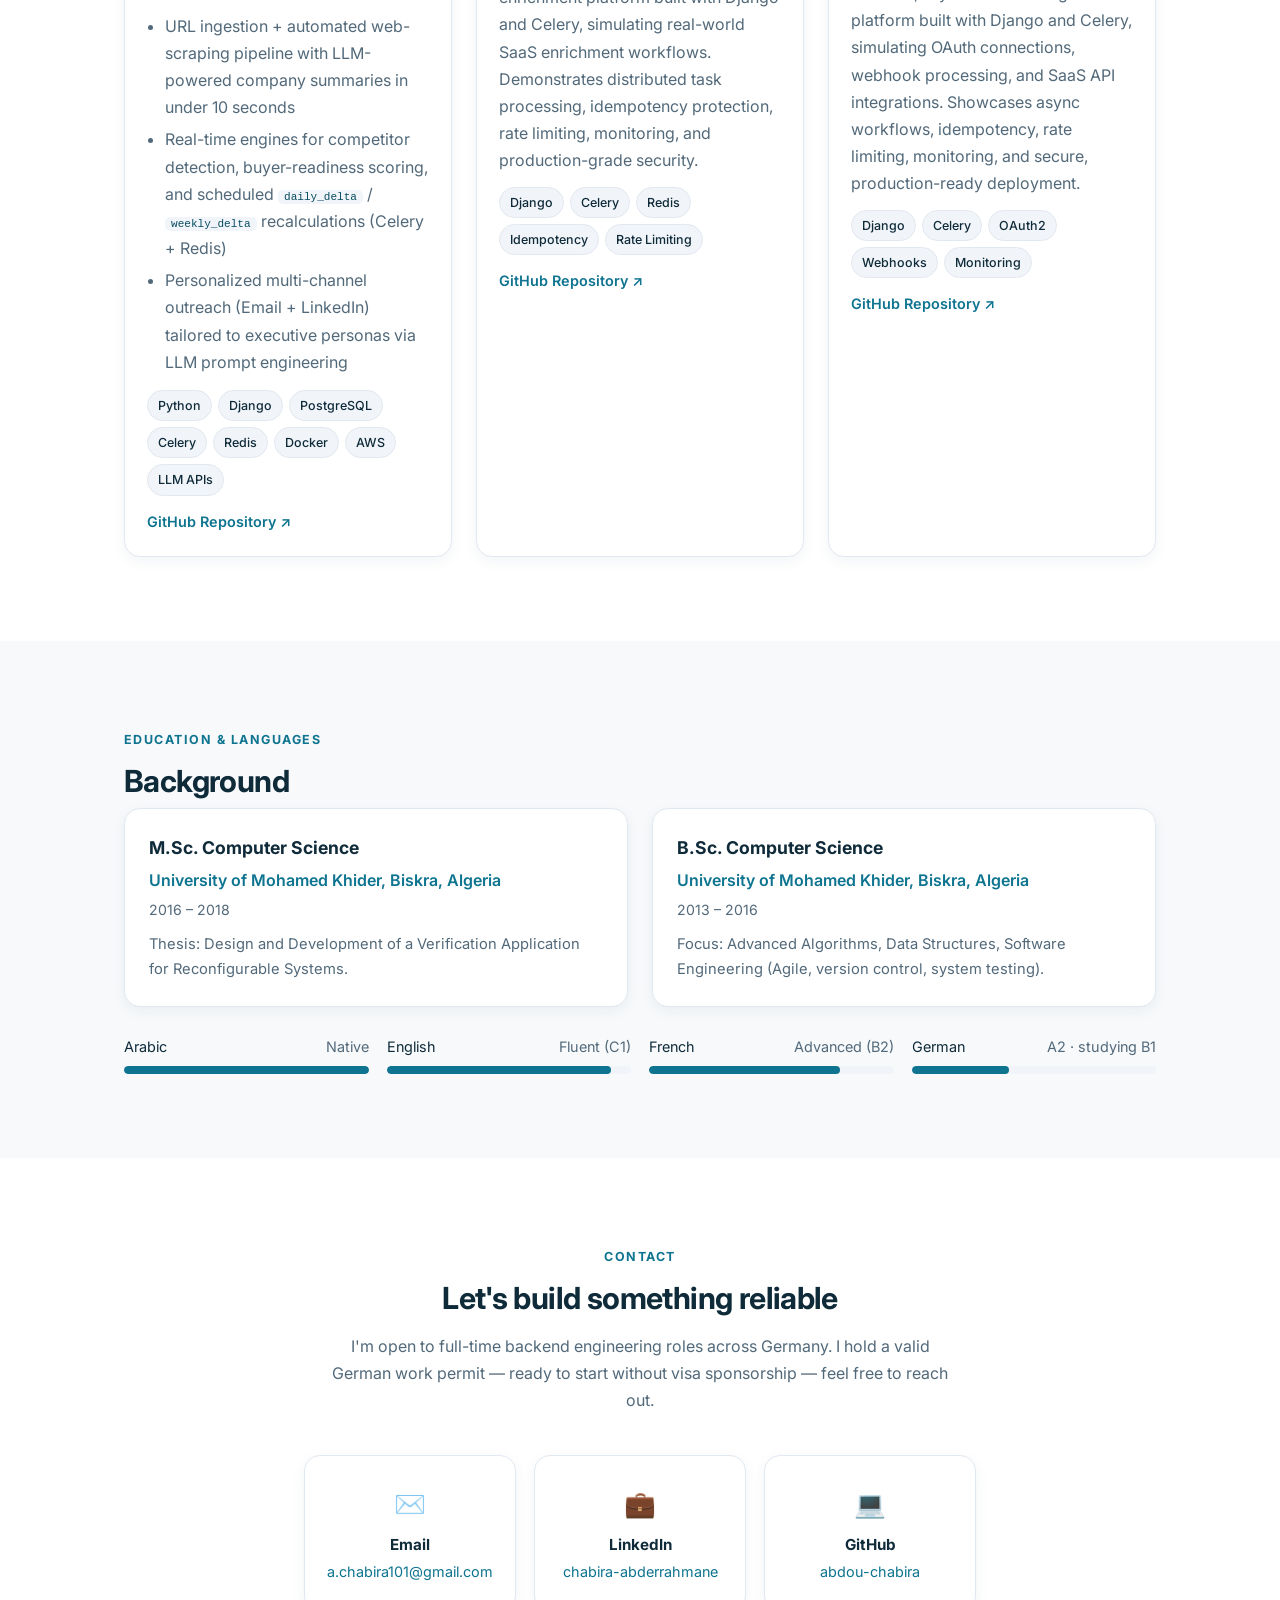
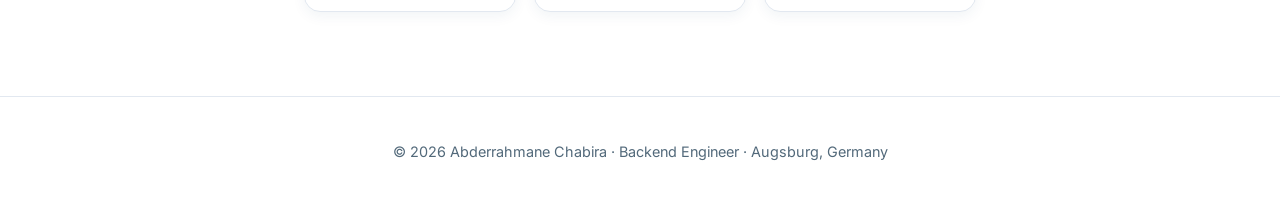
==== commit 36db6fa5: "Update CVs and improve German work permit descriptions in portfolio" ====
--- a/index.html
+++ b/index.html
@@ -6,7 +6,7 @@
     <meta name="viewport" content="width=device-width, initial-scale=1.0">
     <title>Abderrahmane Chabira | Backend Engineer &amp; AI Integration</title>
     <meta name="description"
-        content="Abderrahmane Chabira — Backend Engineer & AI Integration specialist with 6+ years building scalable web applications, RESTful APIs, and cloud-native distributed systems in Python, plus AI/LLM integration and agentic workflows. Based in Augsburg, Germany, on a German Opportunity Card (Chancenkarte).">
+        content="Abderrahmane Chabira — Backend Engineer & AI Integration specialist with 6+ years building scalable web applications, RESTful APIs, and cloud-native distributed systems in Python, plus AI/LLM integration and agentic workflows. Based in Augsburg, Germany, with a valid German work permit.">
     <meta name="author" content="Abderrahmane Chabira">
     <!-- Open Graph -->
     <meta property="og:title" content="Abderrahmane Chabira | Backend Engineer & AI Integration">
@@ -18,7 +18,7 @@
     <link
         href="https://fonts.googleapis.com/css2?family=Inter:wght@400;500;600;700;800&display=swap"
         rel="stylesheet">
-    <link rel="stylesheet" href="css/style.css?v=5">
+    <link rel="stylesheet" href="css/style.css?v=6">
 </head>
 
 <body class="light-mode">
@@ -134,9 +134,8 @@
                         AI integration — building agentic workflows, LLM API integrations (OpenAI, Claude), and web
                         scraping pipelines that automate business processes end to end. I work test-first (TDD, pytest,
                         95%+ coverage) and thrive in Agile, cross-functional, remote teams.</p>
-                    <p data-i18n="about.p3">I'm based in Augsburg, Germany, on a German Chancenkarte (Opportunity Card)
-                        — which converts smoothly to a work permit / EU Blue Card upon employment — and I'm open to
-                        relocation across Germany.</p>
+                    <p data-i18n="about.p3">I'm based in Augsburg, Germany, with a valid German work permit — ready to
+                        start without visa sponsorship — and I'm open to relocation across Germany.</p>
                 </div>
                 <div class="about-highlights">
                     <div class="highlight">
@@ -520,8 +519,8 @@
             <span class="eyebrow" data-i18n="contact.eyebrow">Contact</span>
             <h2 class="section-title" data-i18n="contact.title">Let's build something reliable</h2>
             <p class="section-lead" style="margin-left:auto;margin-right:auto;" data-i18n="contact.lead">I'm open to
-                full-time backend engineering roles across Germany. I hold a German Chancenkarte (Opportunity Card),
-                which converts smoothly to a work permit / EU Blue Card upon employment — feel free to reach out.</p>
+                full-time backend engineering roles across Germany. I hold a valid German work permit — ready to start
+                without visa sponsorship — feel free to reach out.</p>
             <div class="contact-cards">
                 <div class="contact-card">
                     <div class="ic">✉️</div>
@@ -547,7 +546,7 @@
         <p data-i18n="footer.text">© 2026 Abderrahmane Chabira · Backend Engineer · Augsburg, Germany</p>
     </footer>
 
-    <script src="js/script.js?v=5"></script>
+    <script src="js/script.js?v=6"></script>
 </body>
 
 </html>
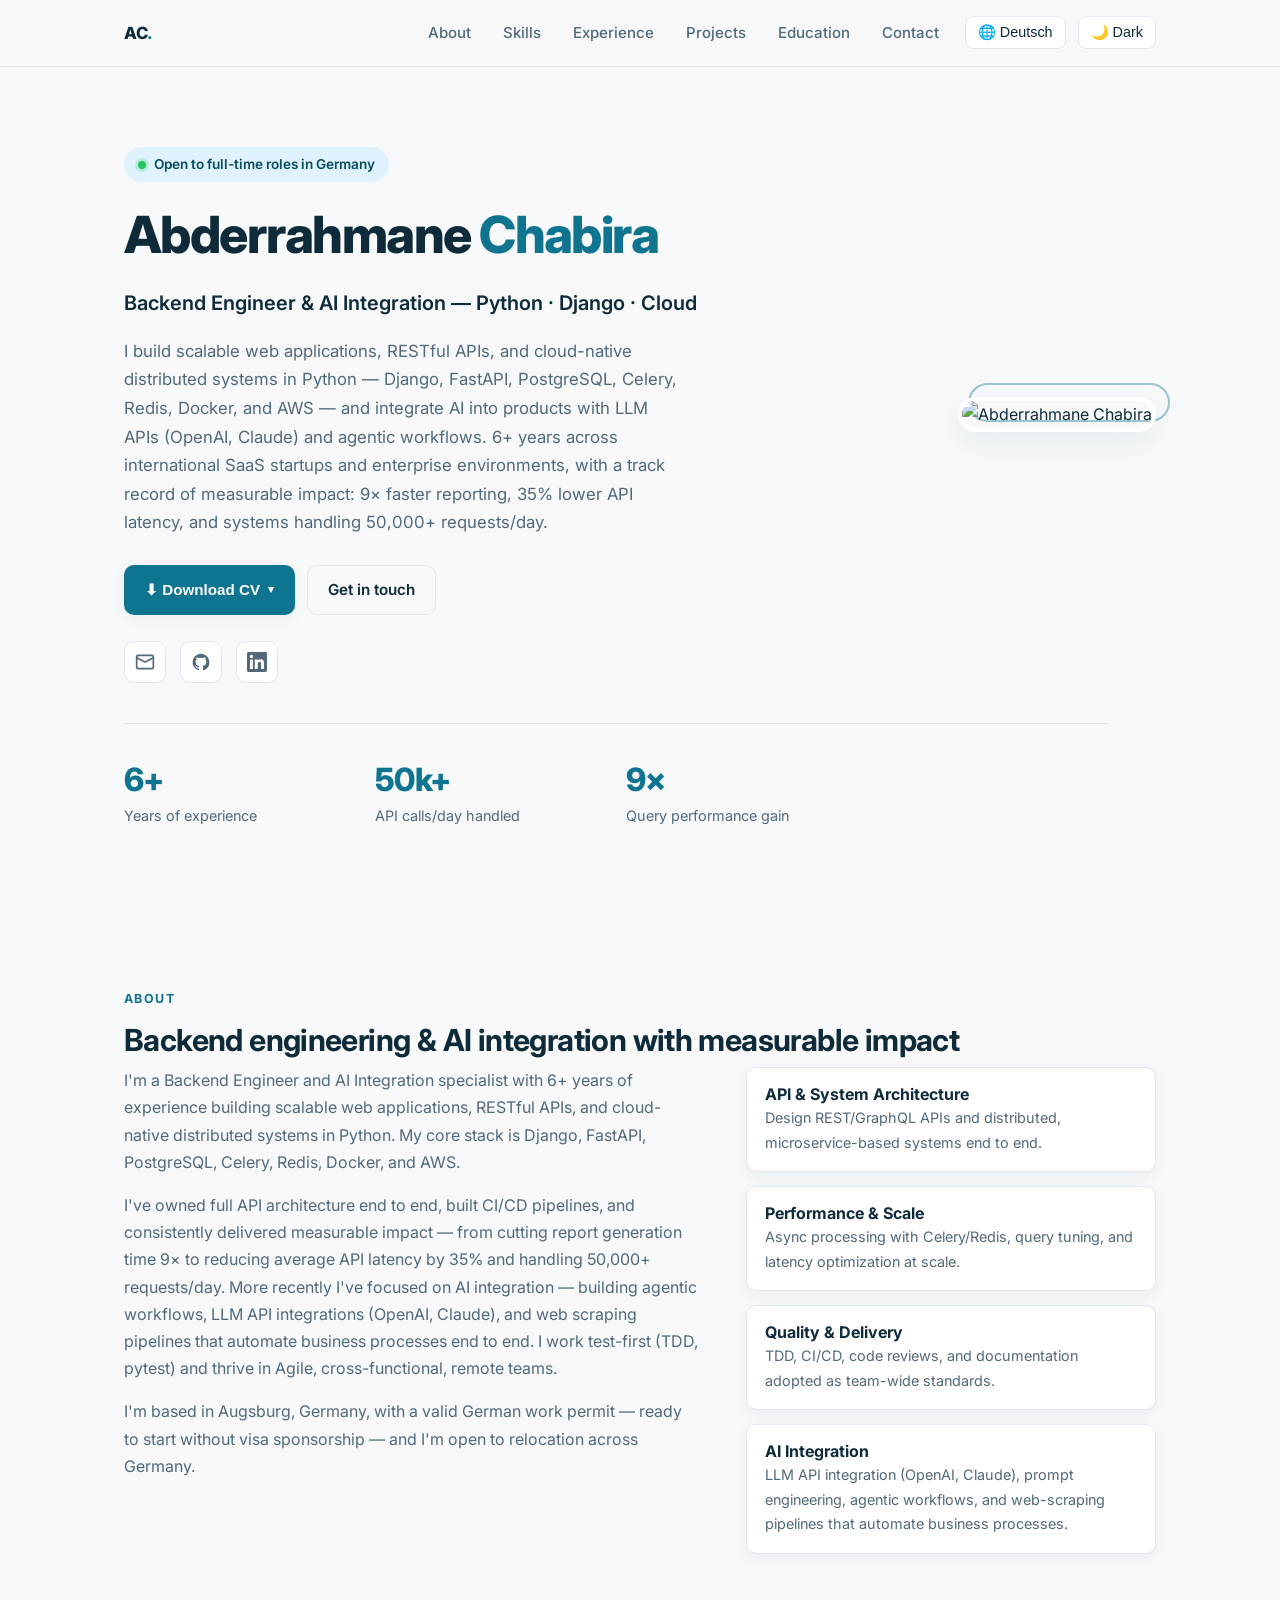
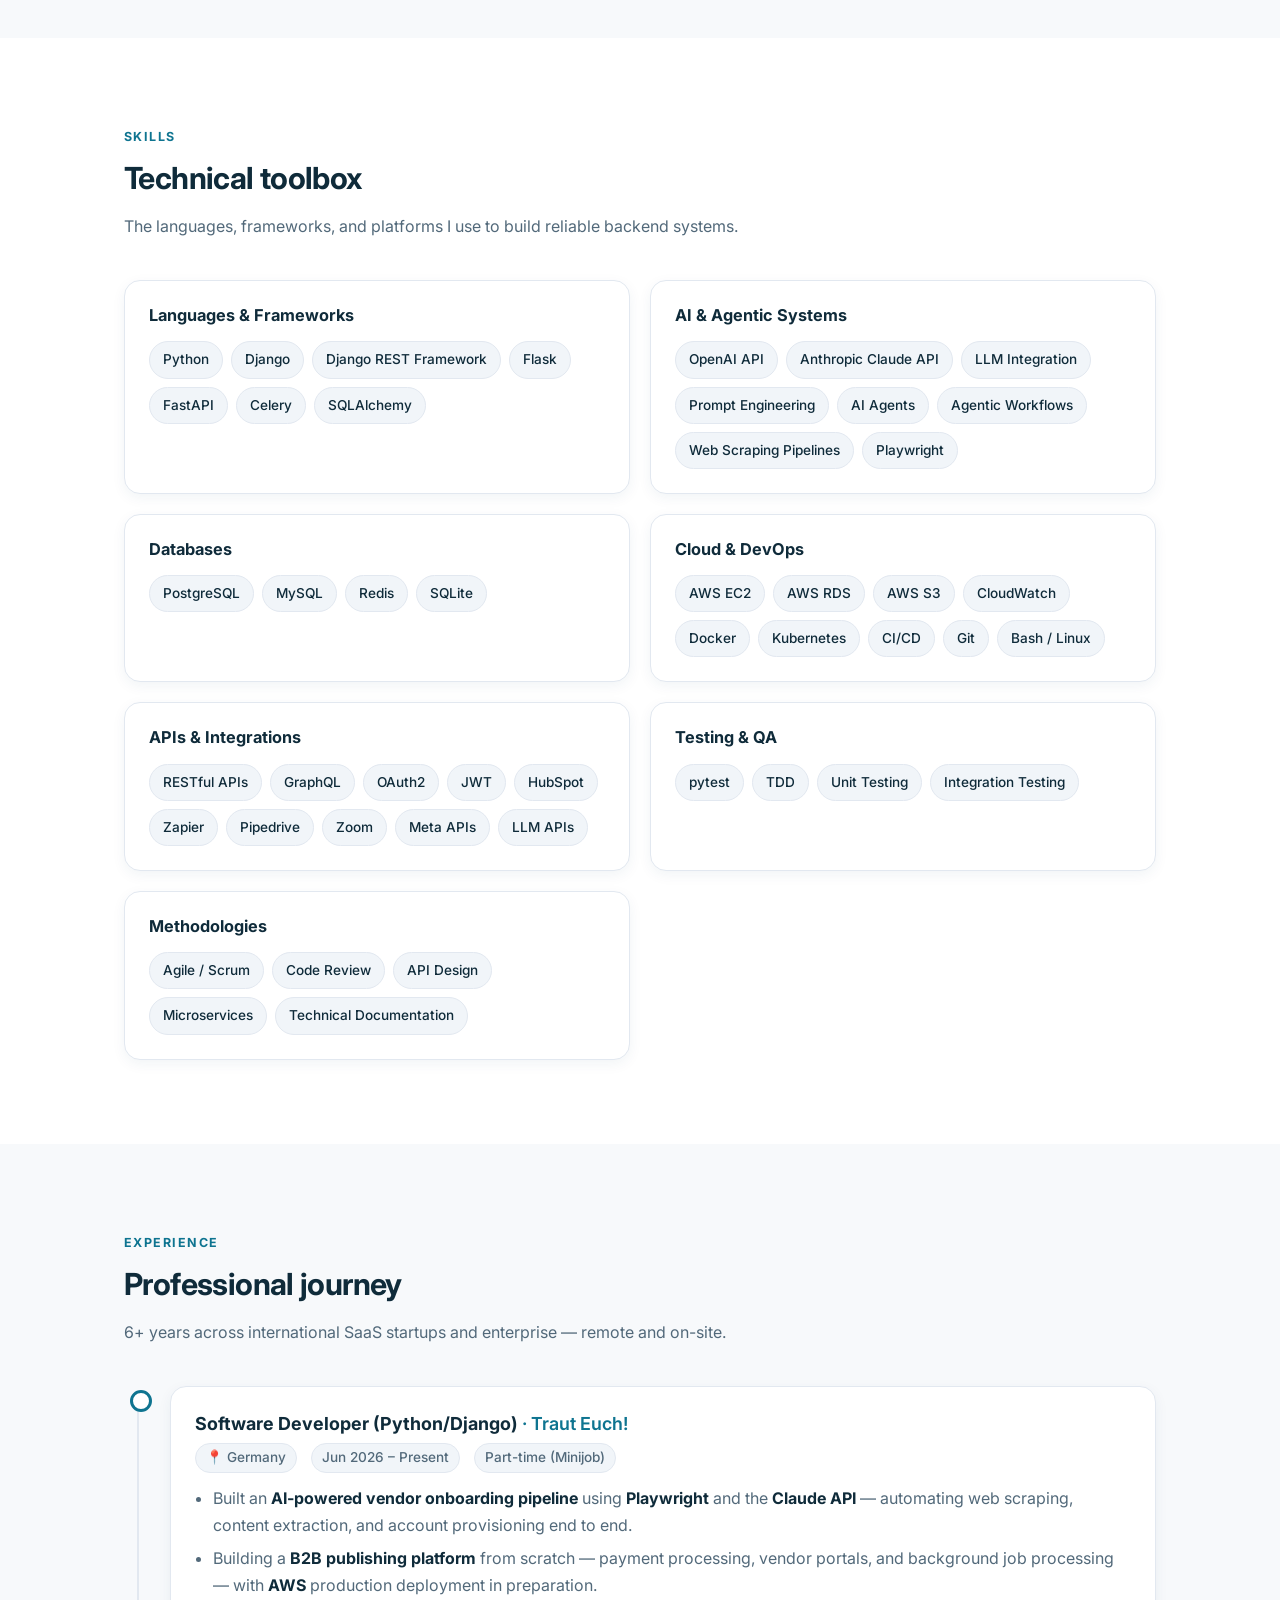
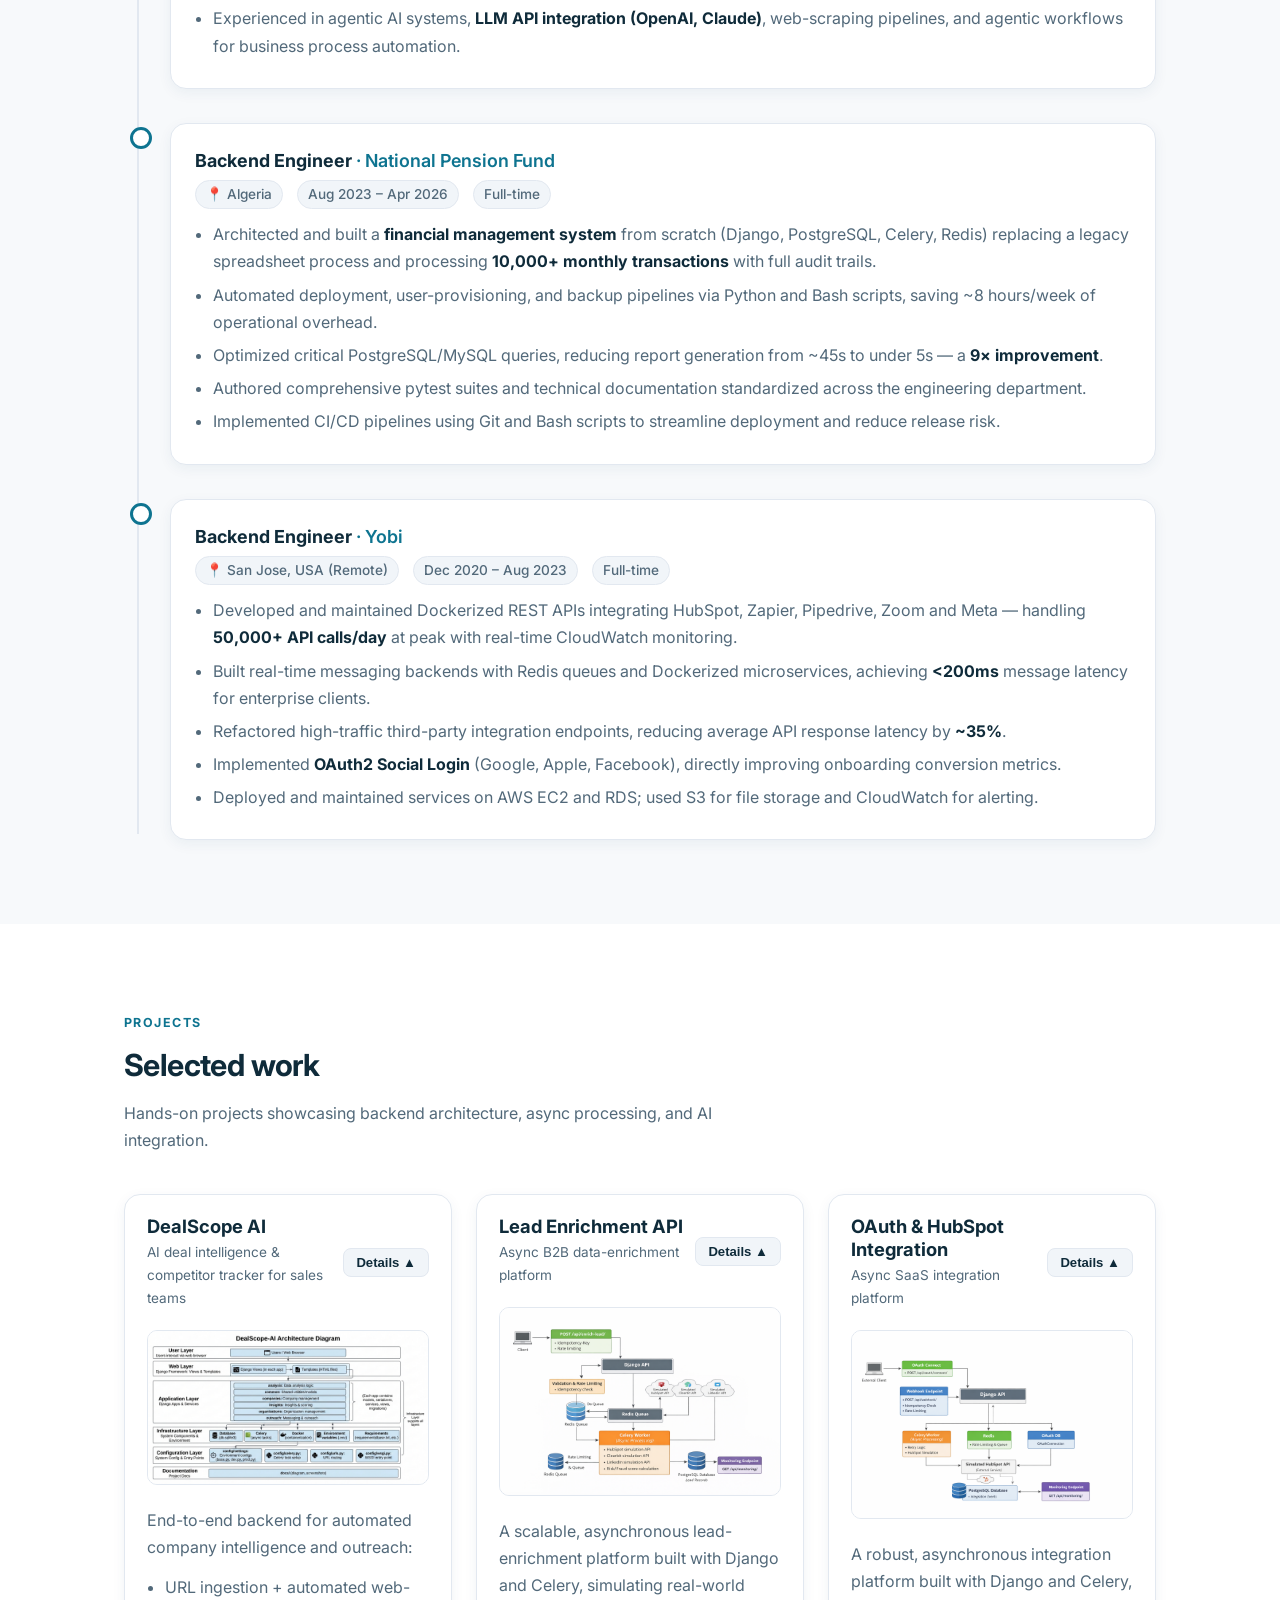
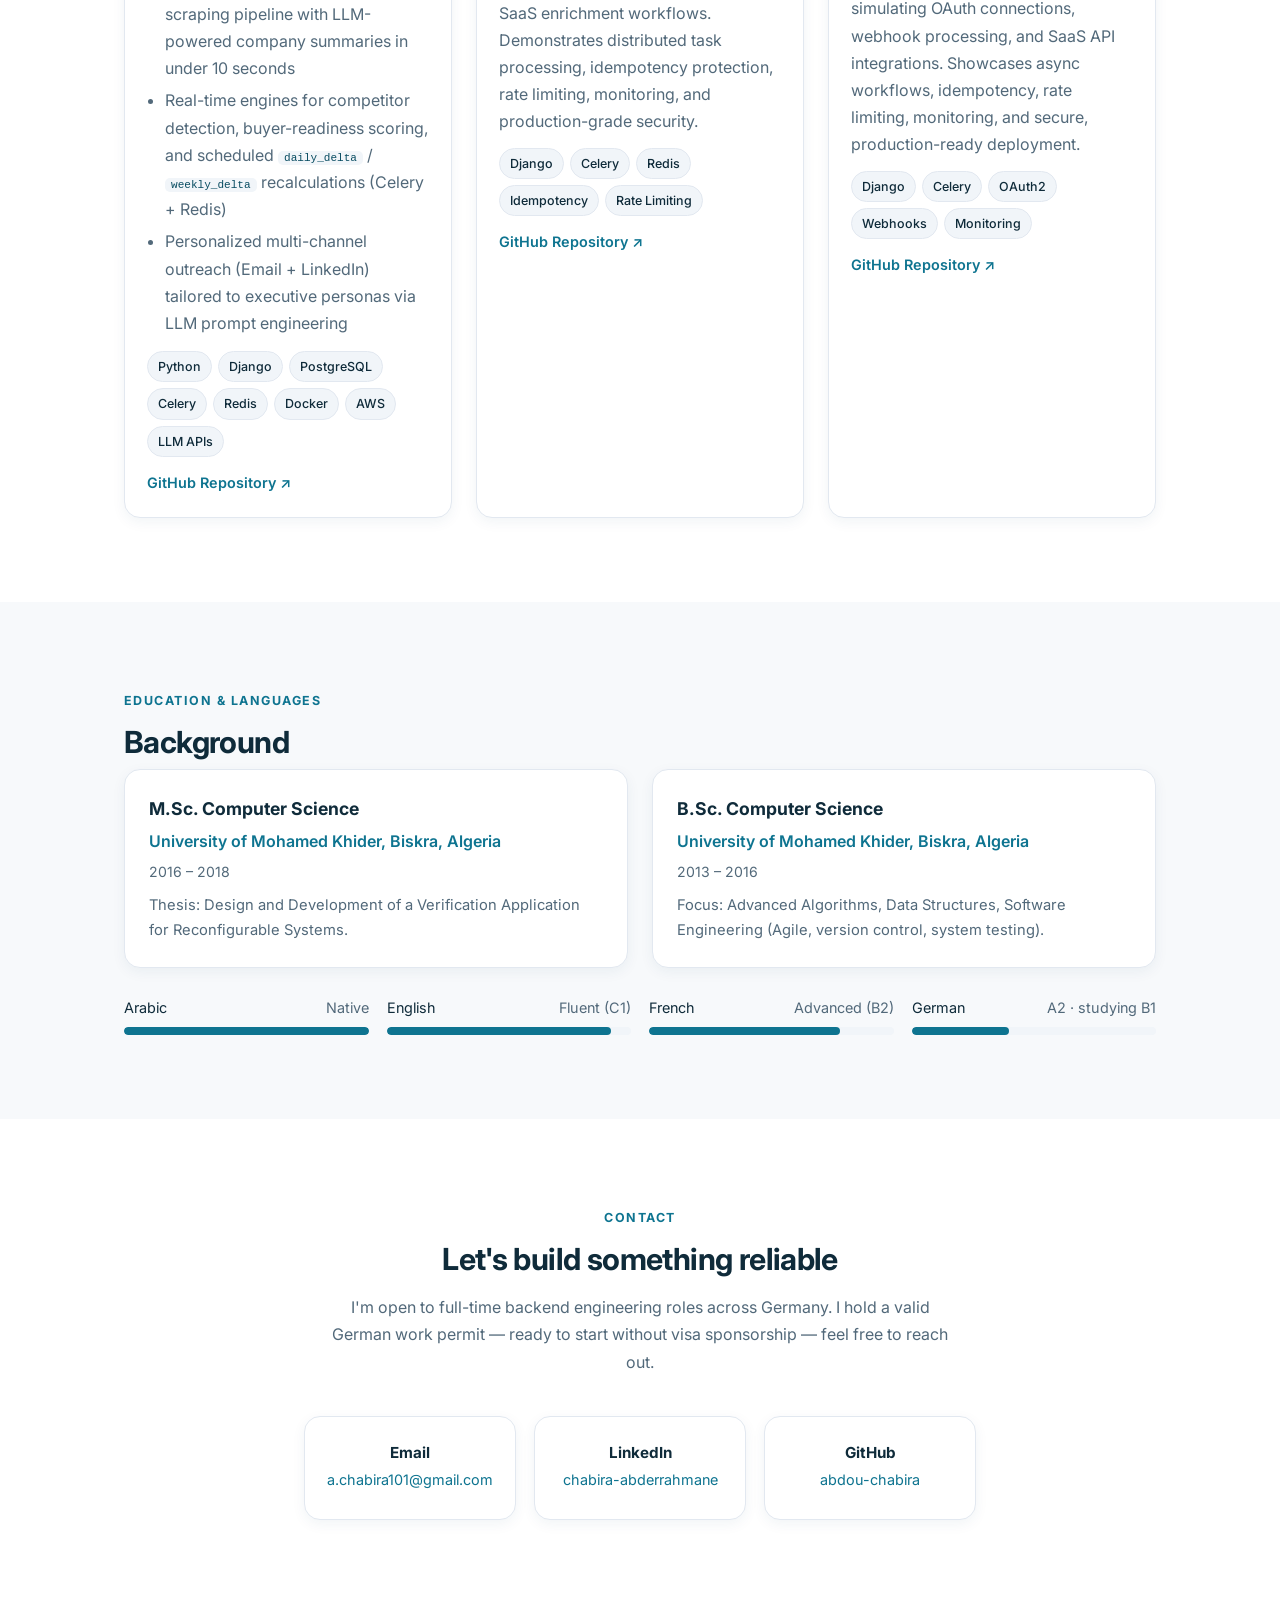
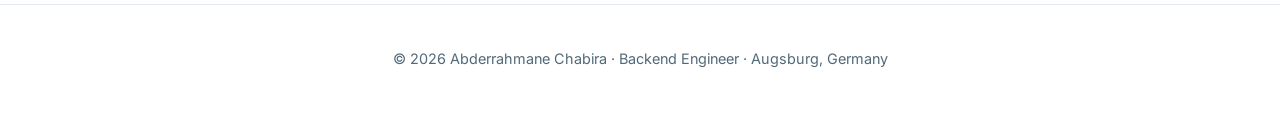
==== commit 1f6442ff: "Remove test coverage statistic and clean up German translation text in portfolio" ====
--- a/index.html
+++ b/index.html
@@ -110,10 +110,6 @@
                     <h3>9×</h3>
                     <p data-i18n="stat.query">Query performance gain</p>
                 </div>
-                <div class="stat">
-                    <h3>95%+</h3>
-                    <p data-i18n="stat.coverage">Test coverage</p>
-                </div>
             </div>
         </div>
     </header>
@@ -132,14 +128,13 @@
                         consistently delivered measurable impact — from cutting report generation time 9× to reducing
                         average API latency by 35% and handling 50,000+ requests/day. More recently I've focused on
                         AI integration — building agentic workflows, LLM API integrations (OpenAI, Claude), and web
-                        scraping pipelines that automate business processes end to end. I work test-first (TDD, pytest,
-                        95%+ coverage) and thrive in Agile, cross-functional, remote teams.</p>
+                        scraping pipelines that automate business processes end to end. I work test-first (TDD, pytest)
+                        and thrive in Agile, cross-functional, remote teams.</p>
                     <p data-i18n="about.p3">I'm based in Augsburg, Germany, with a valid German work permit — ready to
                         start without visa sponsorship — and I'm open to relocation across Germany.</p>
                 </div>
                 <div class="about-highlights">
                     <div class="highlight">
-                        <span class="ic">🏗️</span>
                         <div>
                             <h4 data-i18n="about.h1title">API & System Architecture</h4>
                             <p data-i18n="about.h1desc">Design REST/GraphQL APIs and distributed, microservice-based
@@ -147,7 +142,6 @@
                         </div>
                     </div>
                     <div class="highlight">
-                        <span class="ic">⚡</span>
                         <div>
                             <h4 data-i18n="about.h2title">Performance & Scale</h4>
                             <p data-i18n="about.h2desc">Async processing with Celery/Redis, query tuning, and latency
@@ -155,7 +149,6 @@
                         </div>
                     </div>
                     <div class="highlight">
-                        <span class="ic">✅</span>
                         <div>
                             <h4 data-i18n="about.h3title">Quality & Delivery</h4>
                             <p data-i18n="about.h3desc">TDD, CI/CD, code reviews, and documentation adopted as team-wide
@@ -163,7 +156,6 @@
                         </div>
                     </div>
                     <div class="highlight">
-                        <span class="ic">🤖</span>
                         <div>
                             <h4 data-i18n="about.h4title">AI Integration</h4>
                             <p data-i18n="about.h4desc">LLM API integration (OpenAI, Claude), prompt engineering, agentic
@@ -184,7 +176,7 @@
                 reliable backend systems.</p>
             <div class="skills-grid">
                 <div class="skill-card">
-                    <h3 data-i18n="skills.c1"><span class="ic">🐍</span> Languages & Frameworks</h3>
+                    <h3 data-i18n="skills.c1">Languages & Frameworks</h3>
                     <div class="tags">
                         <span class="tag">Python</span>
                         <span class="tag">Django</span>
@@ -196,7 +188,7 @@
                     </div>
                 </div>
                 <div class="skill-card">
-                    <h3 data-i18n="skills.cai"><span class="ic">🤖</span> AI & Agentic Systems</h3>
+                    <h3 data-i18n="skills.cai">AI & Agentic Systems</h3>
                     <div class="tags">
                         <span class="tag">OpenAI API</span>
                         <span class="tag">Anthropic Claude API</span>
@@ -209,7 +201,7 @@
                     </div>
                 </div>
                 <div class="skill-card">
-                    <h3 data-i18n="skills.c2"><span class="ic">🗄️</span> Databases</h3>
+                    <h3 data-i18n="skills.c2">Databases</h3>
                     <div class="tags">
                         <span class="tag">PostgreSQL</span>
                         <span class="tag">MySQL</span>
@@ -218,7 +210,7 @@
                     </div>
                 </div>
                 <div class="skill-card">
-                    <h3 data-i18n="skills.c3"><span class="ic">☁️</span> Cloud & DevOps</h3>
+                    <h3 data-i18n="skills.c3">Cloud & DevOps</h3>
                     <div class="tags">
                         <span class="tag">AWS EC2</span>
                         <span class="tag">AWS RDS</span>
@@ -232,7 +224,7 @@
                     </div>
                 </div>
                 <div class="skill-card">
-                    <h3 data-i18n="skills.c4"><span class="ic">🔌</span> APIs & Integrations</h3>
+                    <h3 data-i18n="skills.c4">APIs & Integrations</h3>
                     <div class="tags">
                         <span class="tag">RESTful APIs</span>
                         <span class="tag">GraphQL</span>
@@ -247,17 +239,16 @@
                     </div>
                 </div>
                 <div class="skill-card">
-                    <h3 data-i18n="skills.c5"><span class="ic">🧪</span> Testing & QA</h3>
+                    <h3 data-i18n="skills.c5">Testing & QA</h3>
                     <div class="tags">
                         <span class="tag">pytest</span>
                         <span class="tag">TDD</span>
                         <span class="tag">Unit Testing</span>
                         <span class="tag">Integration Testing</span>
-                        <span class="tag">95%+ Coverage</span>
-                    </div>
-                </div>
-                <div class="skill-card">
-                    <h3 data-i18n="skills.c6"><span class="ic">🧭</span> Methodologies</h3>
+                    </div>
+                </div>
+                <div class="skill-card">
+                    <h3 data-i18n="skills.c6">Methodologies</h3>
                     <div class="tags">
                         <span class="tag">Agile / Scrum</span>
                         <span class="tag">Code Review</span>
@@ -523,18 +514,15 @@
                 without visa sponsorship — feel free to reach out.</p>
             <div class="contact-cards">
                 <div class="contact-card">
-                    <div class="ic">✉️</div>
                     <h4 data-i18n="contact.email">Email</h4>
                     <a href="mailto:a.chabira101@gmail.com">a.chabira101@gmail.com</a>
                 </div>
                 <div class="contact-card">
-                    <div class="ic">💼</div>
                     <h4>LinkedIn</h4>
                     <a href="https://www.linkedin.com/in/chabira-abderrahmane/" target="_blank"
                         rel="noopener">chabira-abderrahmane</a>
                 </div>
                 <div class="contact-card">
-                    <div class="ic">💻</div>
                     <h4>GitHub</h4>
                     <a href="https://github.com/abdou-chabira" target="_blank" rel="noopener">abdou-chabira</a>
                 </div>
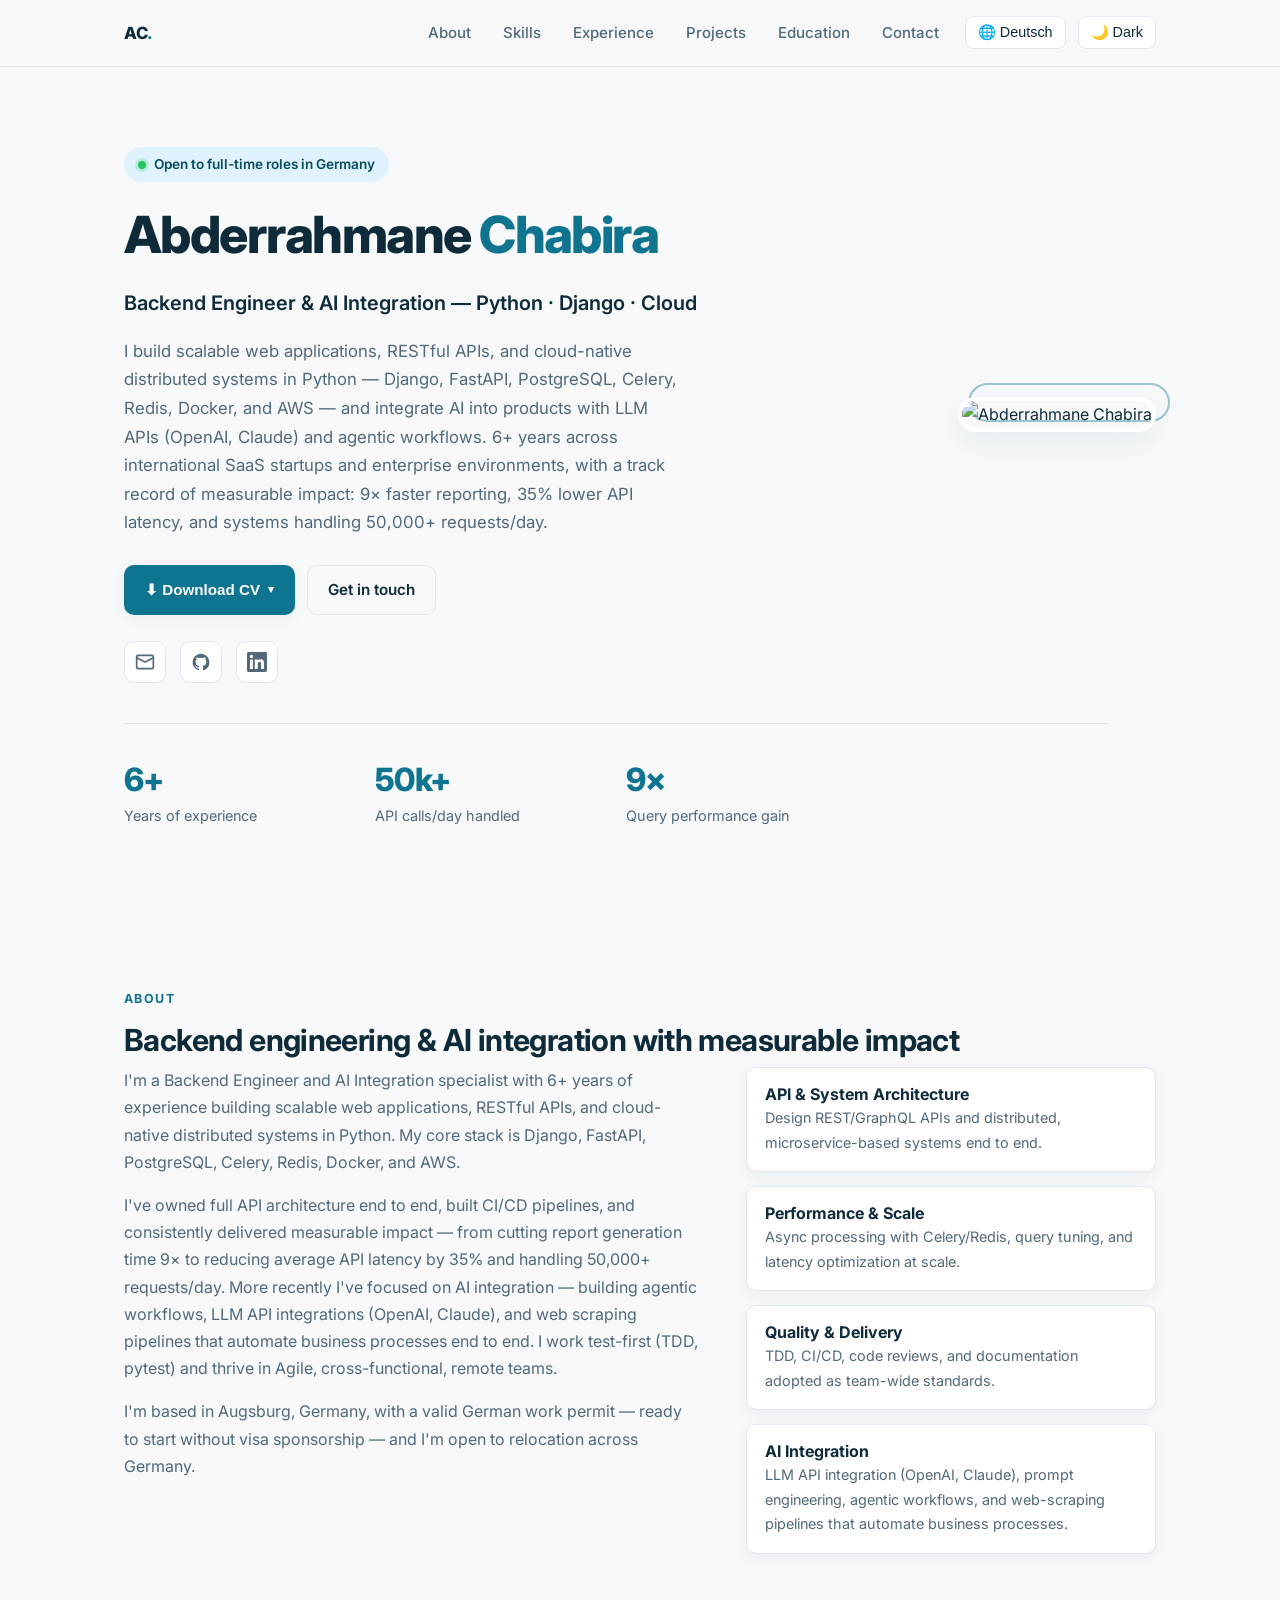
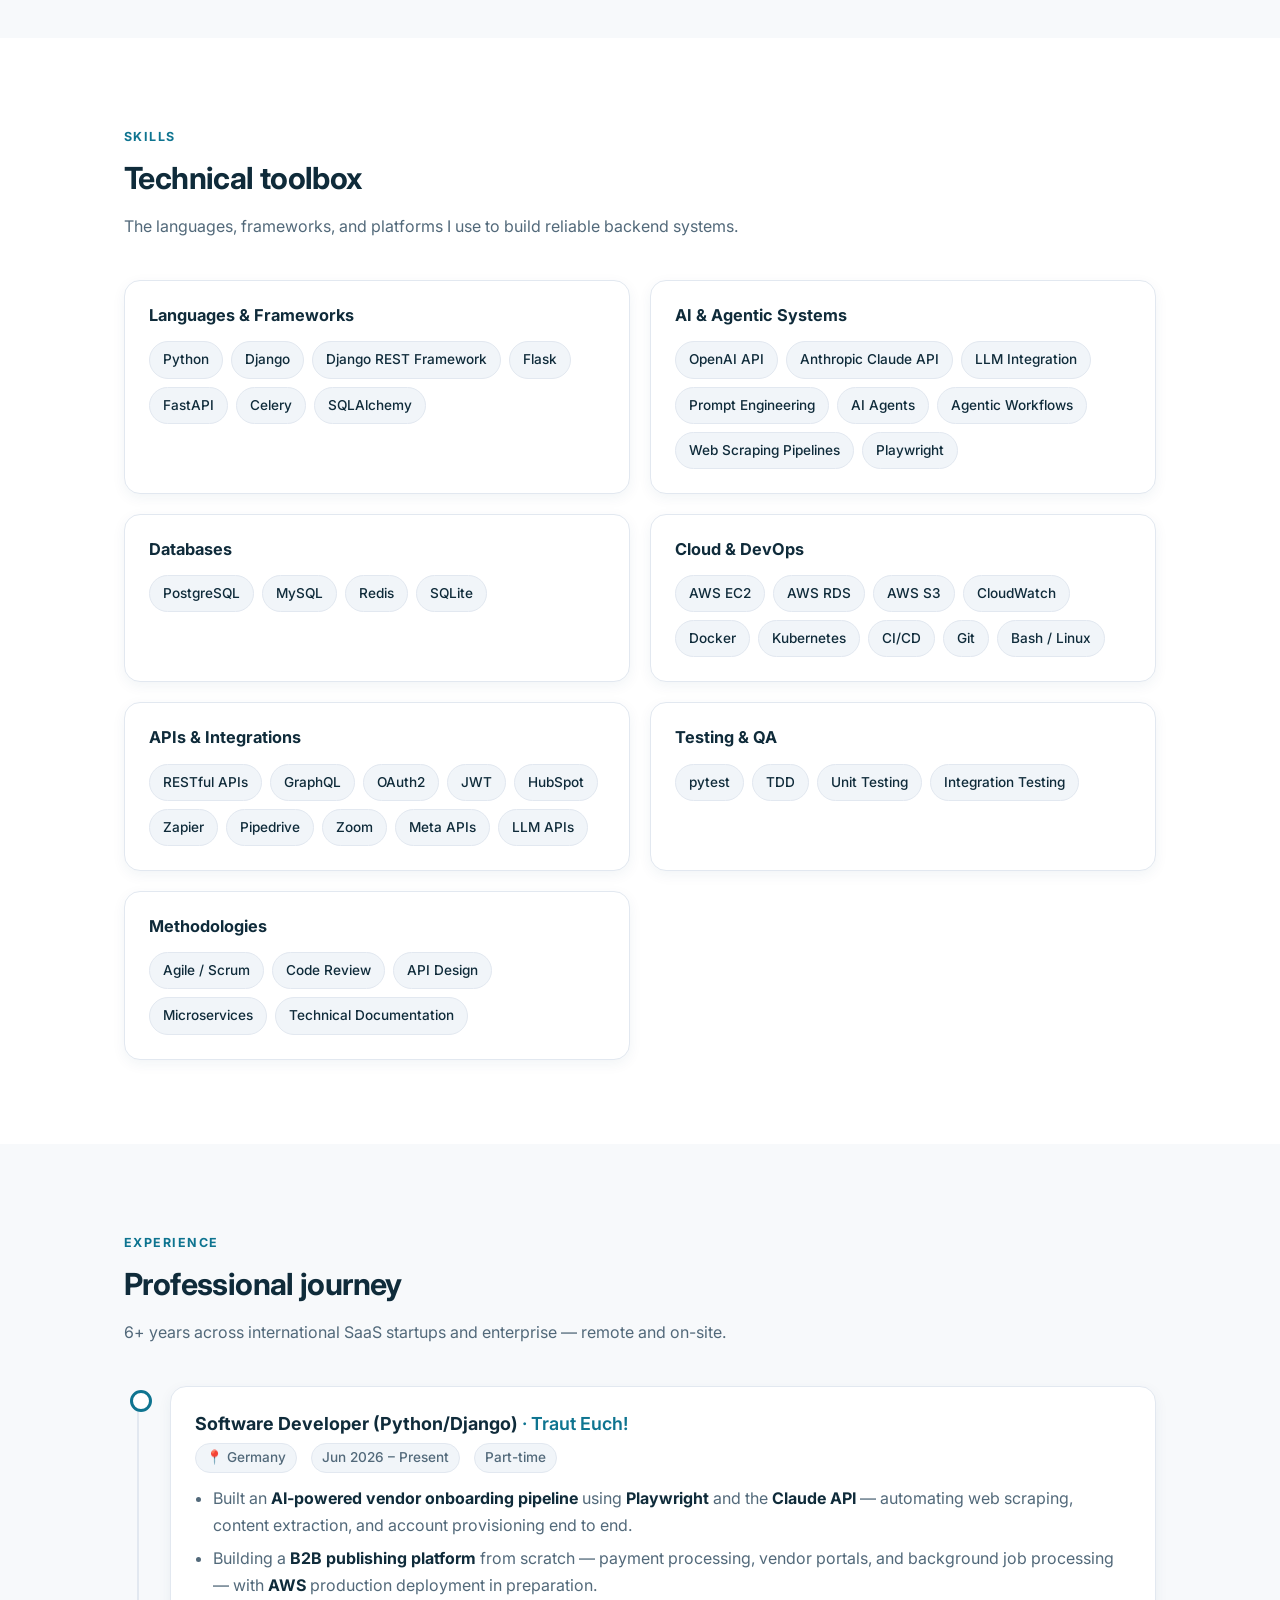
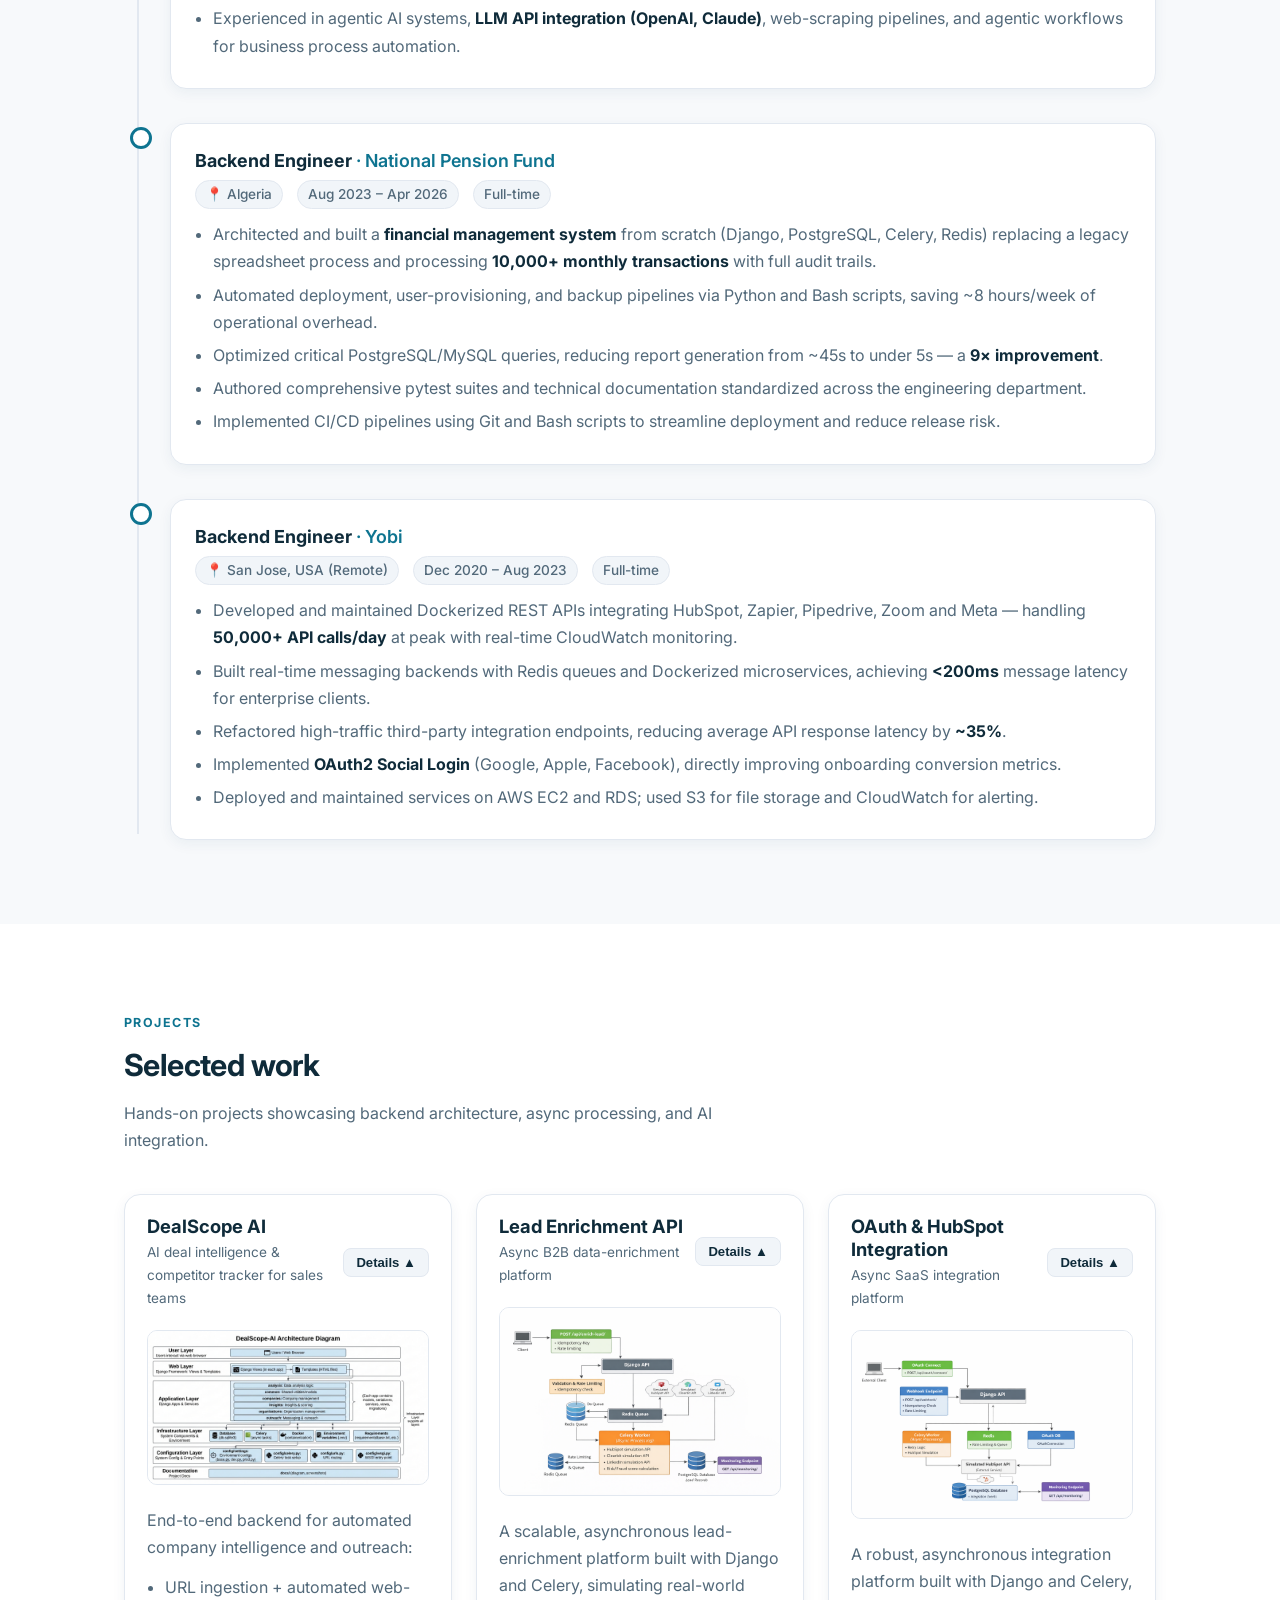
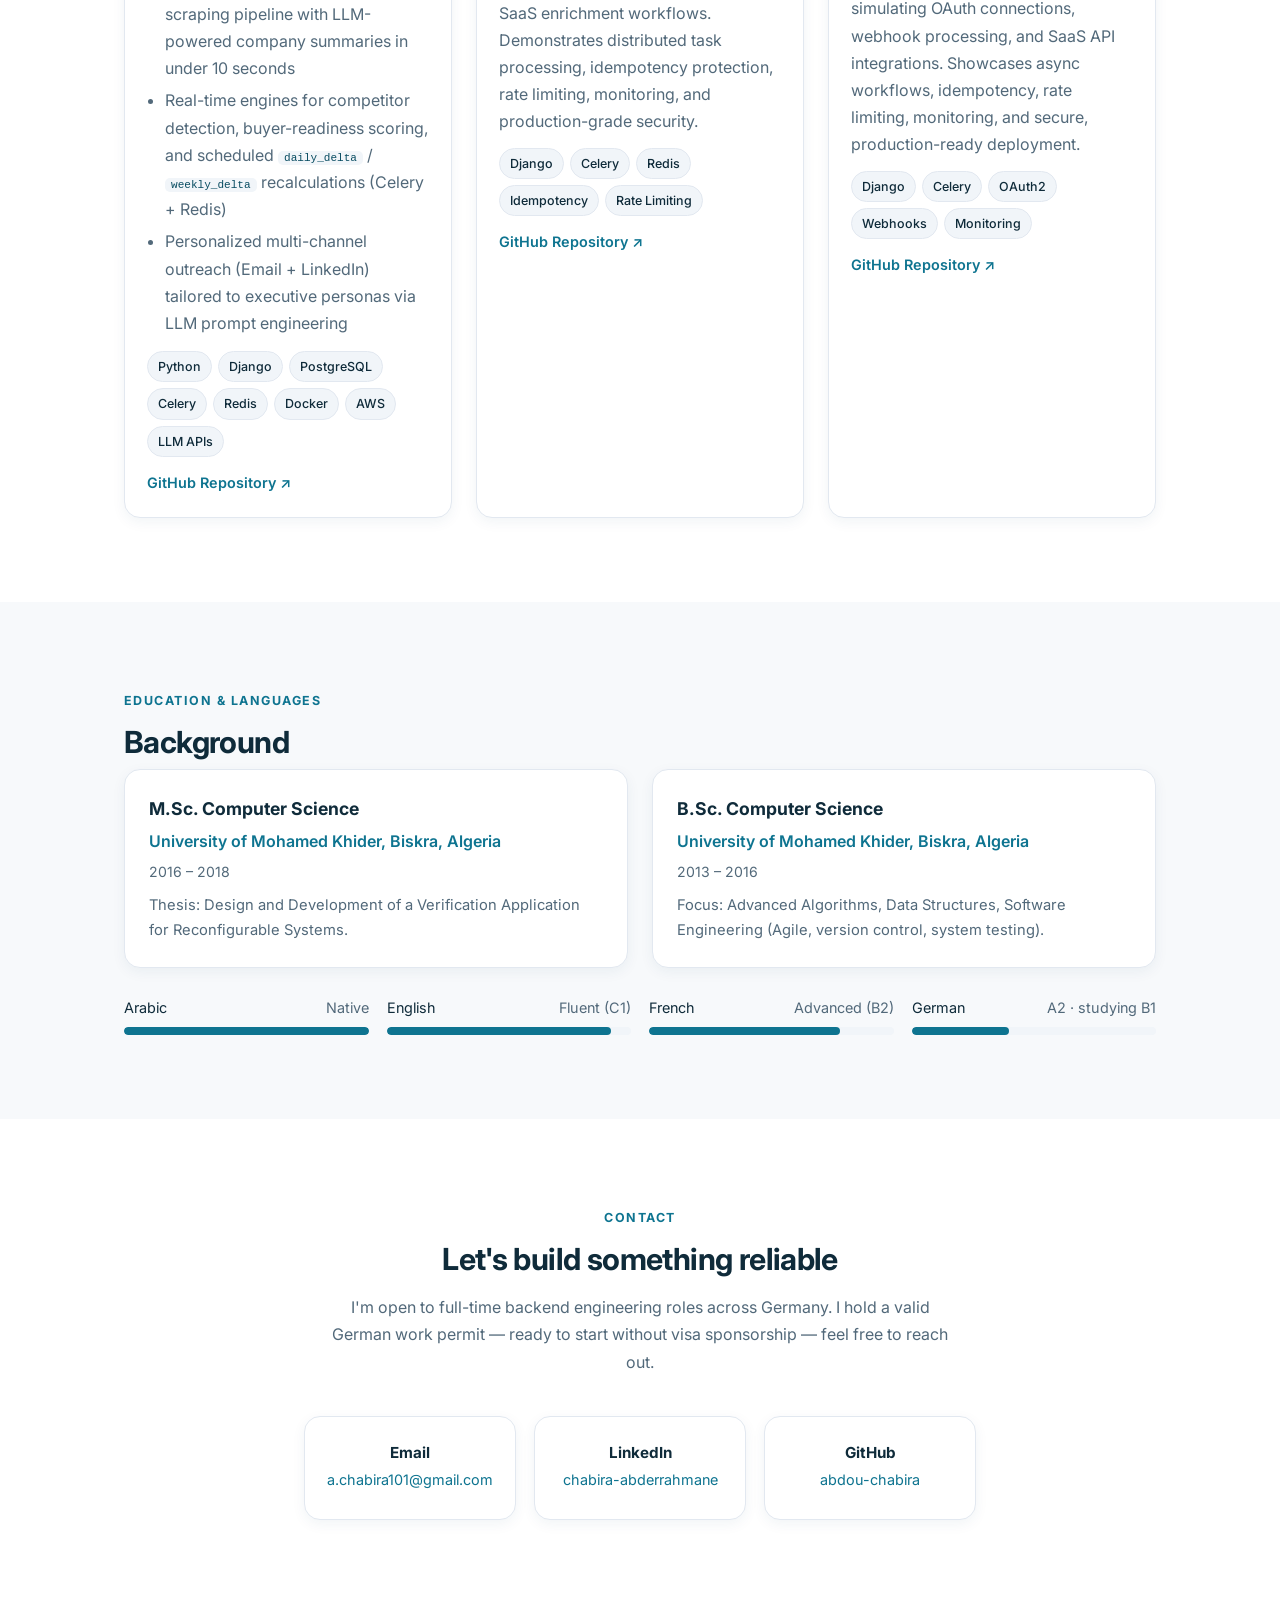
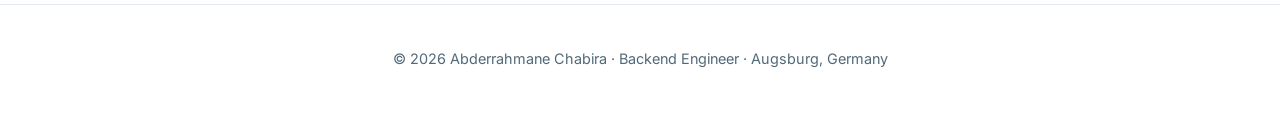
==== commit c42fff53: "Refactor HTML and JavaScript for improved readability and consistency" ====
--- a/index.html
+++ b/index.html
@@ -15,9 +15,7 @@
     <meta property="og:type" content="website">
     <link rel="preconnect" href="https://fonts.googleapis.com">
     <link rel="preconnect" href="https://fonts.gstatic.com" crossorigin>
-    <link
-        href="https://fonts.googleapis.com/css2?family=Inter:wght@400;500;600;700;800&display=swap"
-        rel="stylesheet">
+    <link href="https://fonts.googleapis.com/css2?family=Inter:wght@400;500;600;700;800&display=swap" rel="stylesheet">
     <link rel="stylesheet" href="css/style.css?v=6">
 </head>
 
@@ -48,7 +46,8 @@
                 <span class="hero-badge"><span class="dot"></span> <span data-i18n="hero.badge">Open to full-time roles
                         in Germany</span></span>
                 <h1>Abderrahmane <span class="accent">Chabira</span></h1>
-                <p class="hero-role" data-i18n="hero.role">Backend Engineer &amp; AI Integration — Python · Django · Cloud</p>
+                <p class="hero-role" data-i18n="hero.role">Backend Engineer &amp; AI Integration — Python · Django ·
+                    Cloud</p>
                 <p class="hero-desc" data-i18n="hero.desc">I build scalable web applications, RESTful APIs, and
                     cloud-native distributed systems in Python — Django, FastAPI, PostgreSQL, Celery, Redis, Docker, and
                     AWS — and integrate AI into products with LLM APIs (OpenAI, Claude) and agentic workflows. 6+ years
@@ -118,11 +117,13 @@
     <section id="about">
         <div class="container">
             <span class="eyebrow" data-i18n="about.eyebrow">About</span>
-            <h2 class="section-title" data-i18n="about.title">Backend engineering &amp; AI integration with measurable impact</h2>
+            <h2 class="section-title" data-i18n="about.title">Backend engineering &amp; AI integration with measurable
+                impact</h2>
             <div class="about-grid">
                 <div class="about-text">
                     <p data-i18n="about.p1">I'm a Backend Engineer and AI Integration specialist with 6+ years of
-                        experience building scalable web applications, RESTful APIs, and cloud-native distributed systems
+                        experience building scalable web applications, RESTful APIs, and cloud-native distributed
+                        systems
                         in Python. My core stack is Django, FastAPI, PostgreSQL, Celery, Redis, Docker, and AWS.</p>
                     <p data-i18n="about.p2">I've owned full API architecture end to end, built CI/CD pipelines, and
                         consistently delivered measurable impact — from cutting report generation time 9× to reducing
@@ -158,7 +159,8 @@
                     <div class="highlight">
                         <div>
                             <h4 data-i18n="about.h4title">AI Integration</h4>
-                            <p data-i18n="about.h4desc">LLM API integration (OpenAI, Claude), prompt engineering, agentic
+                            <p data-i18n="about.h4desc">LLM API integration (OpenAI, Claude), prompt engineering,
+                                agentic
                                 workflows, and web-scraping pipelines that automate business processes.</p>
                         </div>
                     </div>
@@ -274,21 +276,25 @@
                     <div class="tl-card">
                         <div class="tl-head">
                             <div class="tl-role"><span data-i18n="exp.j1.role">Software Developer (Python/Django)</span>
-                                <span class="tl-company">· Traut Euch!</span></div>
+                                <span class="tl-company">· Traut Euch!</span>
+                            </div>
                         </div>
                         <div class="tl-meta" data-i18n="exp.j1.meta">
                             <span class="chip">📍 Germany</span>
                             <span class="chip">Jun 2026 – Present</span>
-                            <span class="chip">Part-time (Minijob)</span>
+                            <span class="chip">Part-time </span>
                         </div>
                         <ul data-i18n="exp.j1.bullets">
                             <li>Built an <strong>AI-powered vendor onboarding pipeline</strong> using
-                                <strong>Playwright</strong> and the <strong>Claude API</strong> — automating web scraping,
-                                content extraction, and account provisioning end to end.</li>
+                                <strong>Playwright</strong> and the <strong>Claude API</strong> — automating web
+                                scraping,
+                                content extraction, and account provisioning end to end.
+                            </li>
                             <li>Building a <strong>B2B publishing platform</strong> from scratch — payment processing,
                                 vendor portals, and background job processing — with <strong>AWS</strong> production
                                 deployment in preparation.</li>
-                            <li>Experienced in agentic AI systems, <strong>LLM API integration (OpenAI, Claude)</strong>,
+                            <li>Experienced in agentic AI systems, <strong>LLM API integration (OpenAI,
+                                    Claude)</strong>,
                                 web-scraping pipelines, and agentic workflows for business process automation.</li>
                         </ul>
                     </div>
@@ -306,16 +312,21 @@
                             <span class="chip">Full-time</span>
                         </div>
                         <ul data-i18n="exp.j2.bullets">
-                            <li>Architected and built a <strong>financial management system</strong> from scratch (Django,
+                            <li>Architected and built a <strong>financial management system</strong> from scratch
+                                (Django,
                                 PostgreSQL, Celery, Redis) replacing a legacy spreadsheet process and processing
-                                <strong>10,000+ monthly transactions</strong> with full audit trails.</li>
-                            <li>Automated deployment, user-provisioning, and backup pipelines via Python and Bash scripts,
+                                <strong>10,000+ monthly transactions</strong> with full audit trails.
+                            </li>
+                            <li>Automated deployment, user-provisioning, and backup pipelines via Python and Bash
+                                scripts,
                                 saving ~8 hours/week of operational overhead.</li>
-                            <li>Optimized critical PostgreSQL/MySQL queries, reducing report generation from ~45s to under
+                            <li>Optimized critical PostgreSQL/MySQL queries, reducing report generation from ~45s to
+                                under
                                 5s — a <strong>9× improvement</strong>.</li>
                             <li>Authored comprehensive pytest suites and technical documentation standardized across the
                                 engineering department.</li>
-                            <li>Implemented CI/CD pipelines using Git and Bash scripts to streamline deployment and reduce
+                            <li>Implemented CI/CD pipelines using Git and Bash scripts to streamline deployment and
+                                reduce
                                 release risk.</li>
                         </ul>
                     </div>
@@ -333,7 +344,8 @@
                             <span class="chip">Full-time</span>
                         </div>
                         <ul data-i18n="exp.j3.bullets">
-                            <li>Developed and maintained Dockerized REST APIs integrating HubSpot, Zapier, Pipedrive, Zoom
+                            <li>Developed and maintained Dockerized REST APIs integrating HubSpot, Zapier, Pipedrive,
+                                Zoom
                                 and Meta — handling <strong>50,000+ API calls/day</strong> at peak with real-time
                                 CloudWatch monitoring.</li>
                             <li>Built real-time messaging backends with Redis queues and Dockerized microservices,
@@ -378,8 +390,10 @@
                             <li>URL ingestion + automated web-scraping pipeline with LLM-powered company summaries in
                                 under 10 seconds</li>
                             <li>Real-time engines for competitor detection, buyer-readiness scoring, and scheduled
-                                <code>daily_delta</code> / <code>weekly_delta</code> recalculations (Celery + Redis)</li>
-                            <li>Personalized multi-channel outreach (Email + LinkedIn) tailored to executive personas via
+                                <code>daily_delta</code> / <code>weekly_delta</code> recalculations (Celery + Redis)
+                            </li>
+                            <li>Personalized multi-channel outreach (Email + LinkedIn) tailored to executive personas
+                                via
                                 LLM prompt engineering</li>
                         </ul>
                         <div class="project-stack">
@@ -411,7 +425,8 @@
                         <img src="images/architecture-lead-enrichment.png" alt="Lead Enrichment architecture diagram">
                         <p data-i18n="proj.p2.desc">A scalable, asynchronous lead-enrichment platform built with Django
                             and Celery, simulating real-world SaaS enrichment workflows. Demonstrates distributed task
-                            processing, idempotency protection, rate limiting, monitoring, and production-grade security.
+                            processing, idempotency protection, rate limiting, monitoring, and production-grade
+                            security.
                         </p>
                         <div class="project-stack">
                             <span class="tag">Django</span>
@@ -438,7 +453,8 @@
                     <div class="project-details">
                         <img src="images/architecture-oauth.png" alt="OAuth integration architecture diagram">
                         <p data-i18n="proj.p3.desc">A robust, asynchronous integration platform built with Django and
-                            Celery, simulating OAuth connections, webhook processing, and SaaS API integrations. Showcases
+                            Celery, simulating OAuth connections, webhook processing, and SaaS API integrations.
+                            Showcases
                             async workflows, idempotency, rate limiting, monitoring, and secure, production-ready
                             deployment.</p>
                         <div class="project-stack">
@@ -497,7 +513,8 @@
                     <div class="bar"><span style="width:78%"></span></div>
                 </div>
                 <div class="lang">
-                    <div class="lang-head"><span data-i18n="edu.l4.name">German</span><span data-i18n="edu.l4.level">A2 · studying B1</span></div>
+                    <div class="lang-head"><span data-i18n="edu.l4.name">German</span><span data-i18n="edu.l4.level">A2
+                            · studying B1</span></div>
                     <div class="bar"><span style="width:40%"></span></div>
                 </div>
             </div>
@@ -537,4 +554,4 @@
     <script src="js/script.js?v=6"></script>
 </body>
 
-</html>
+</html>
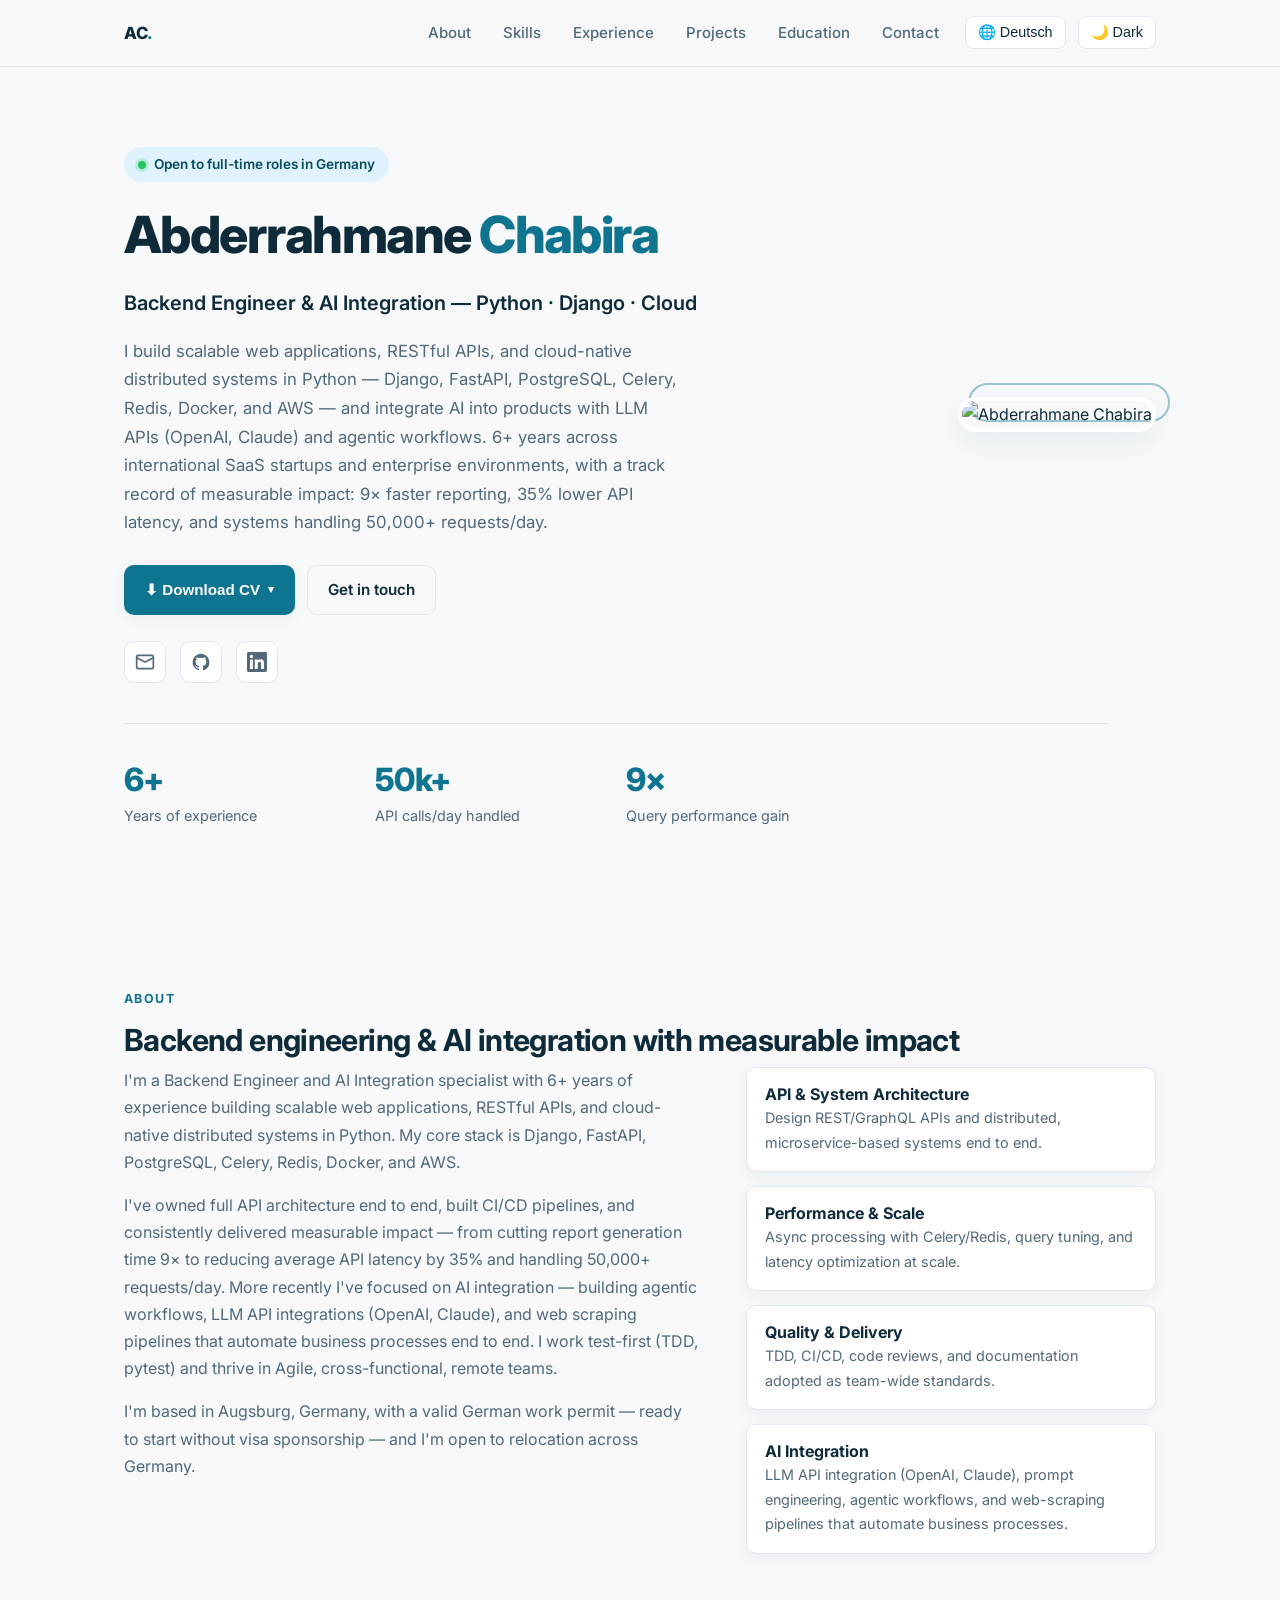
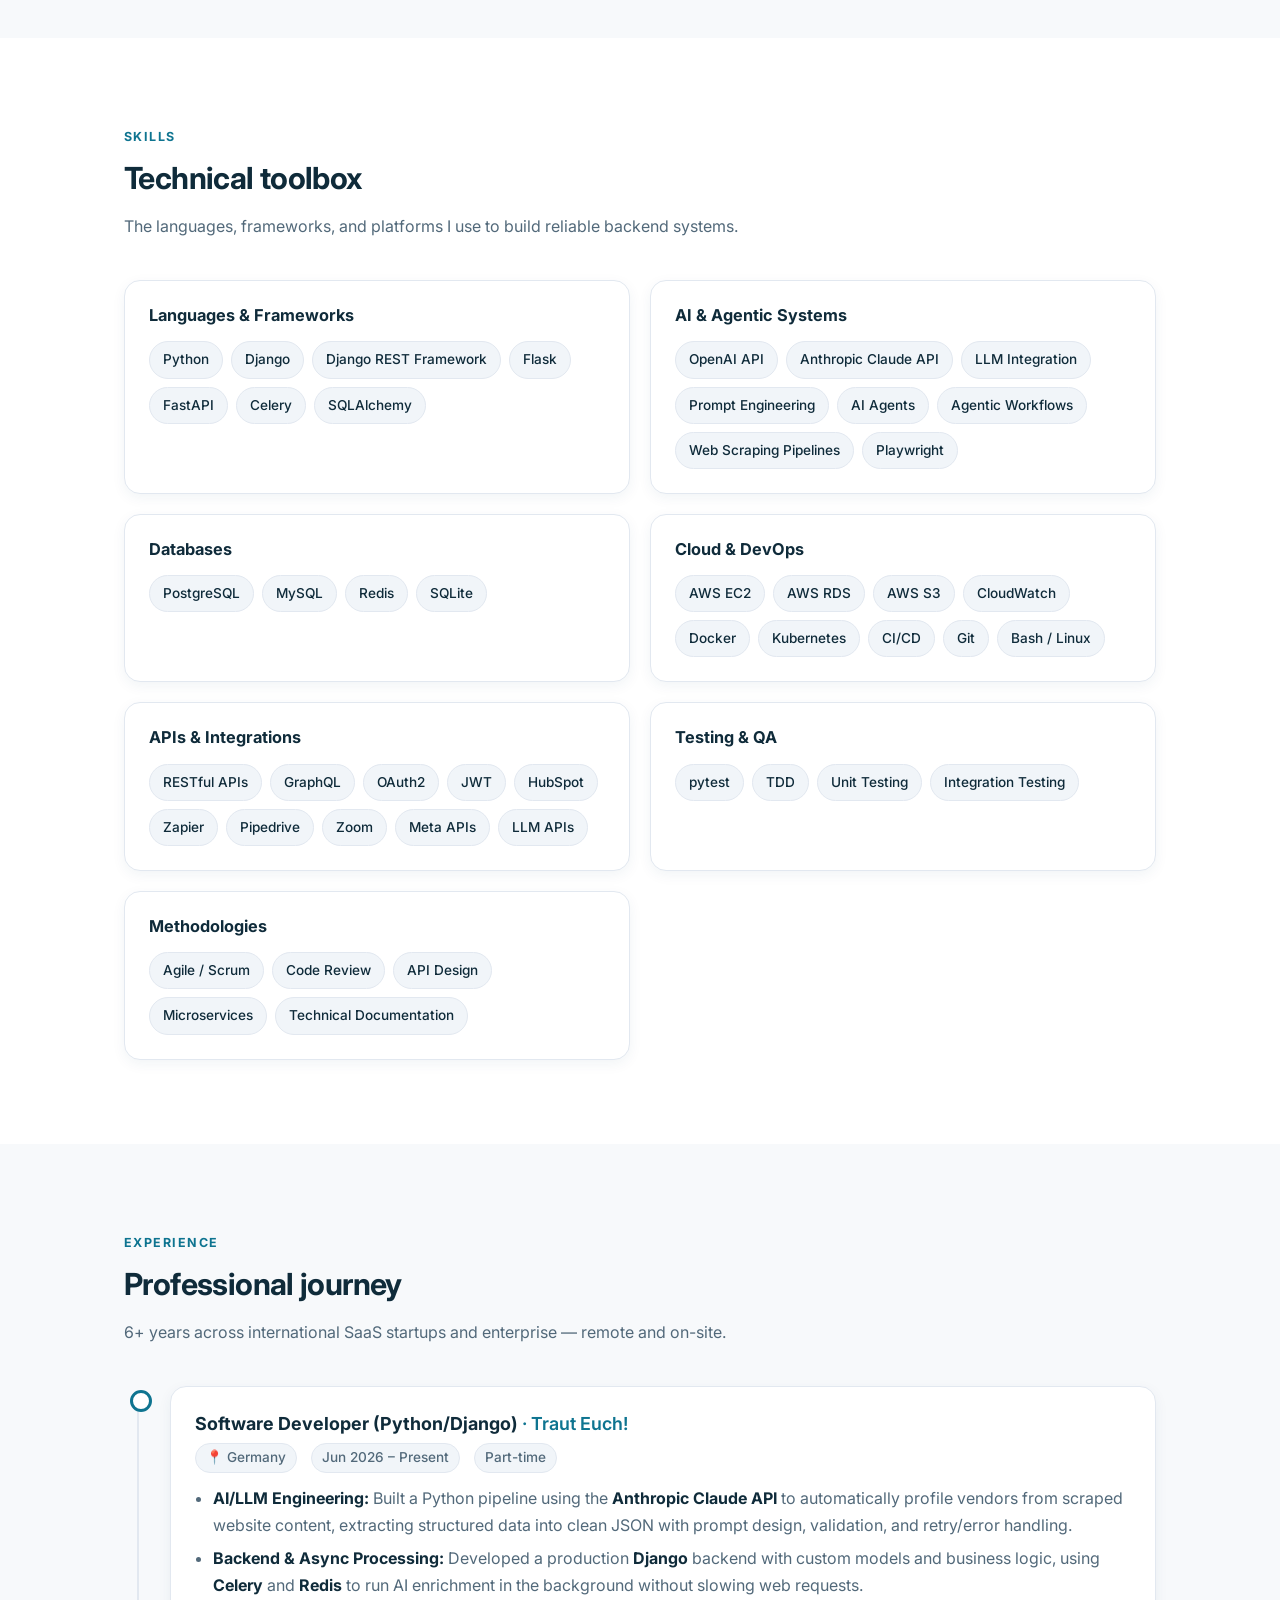
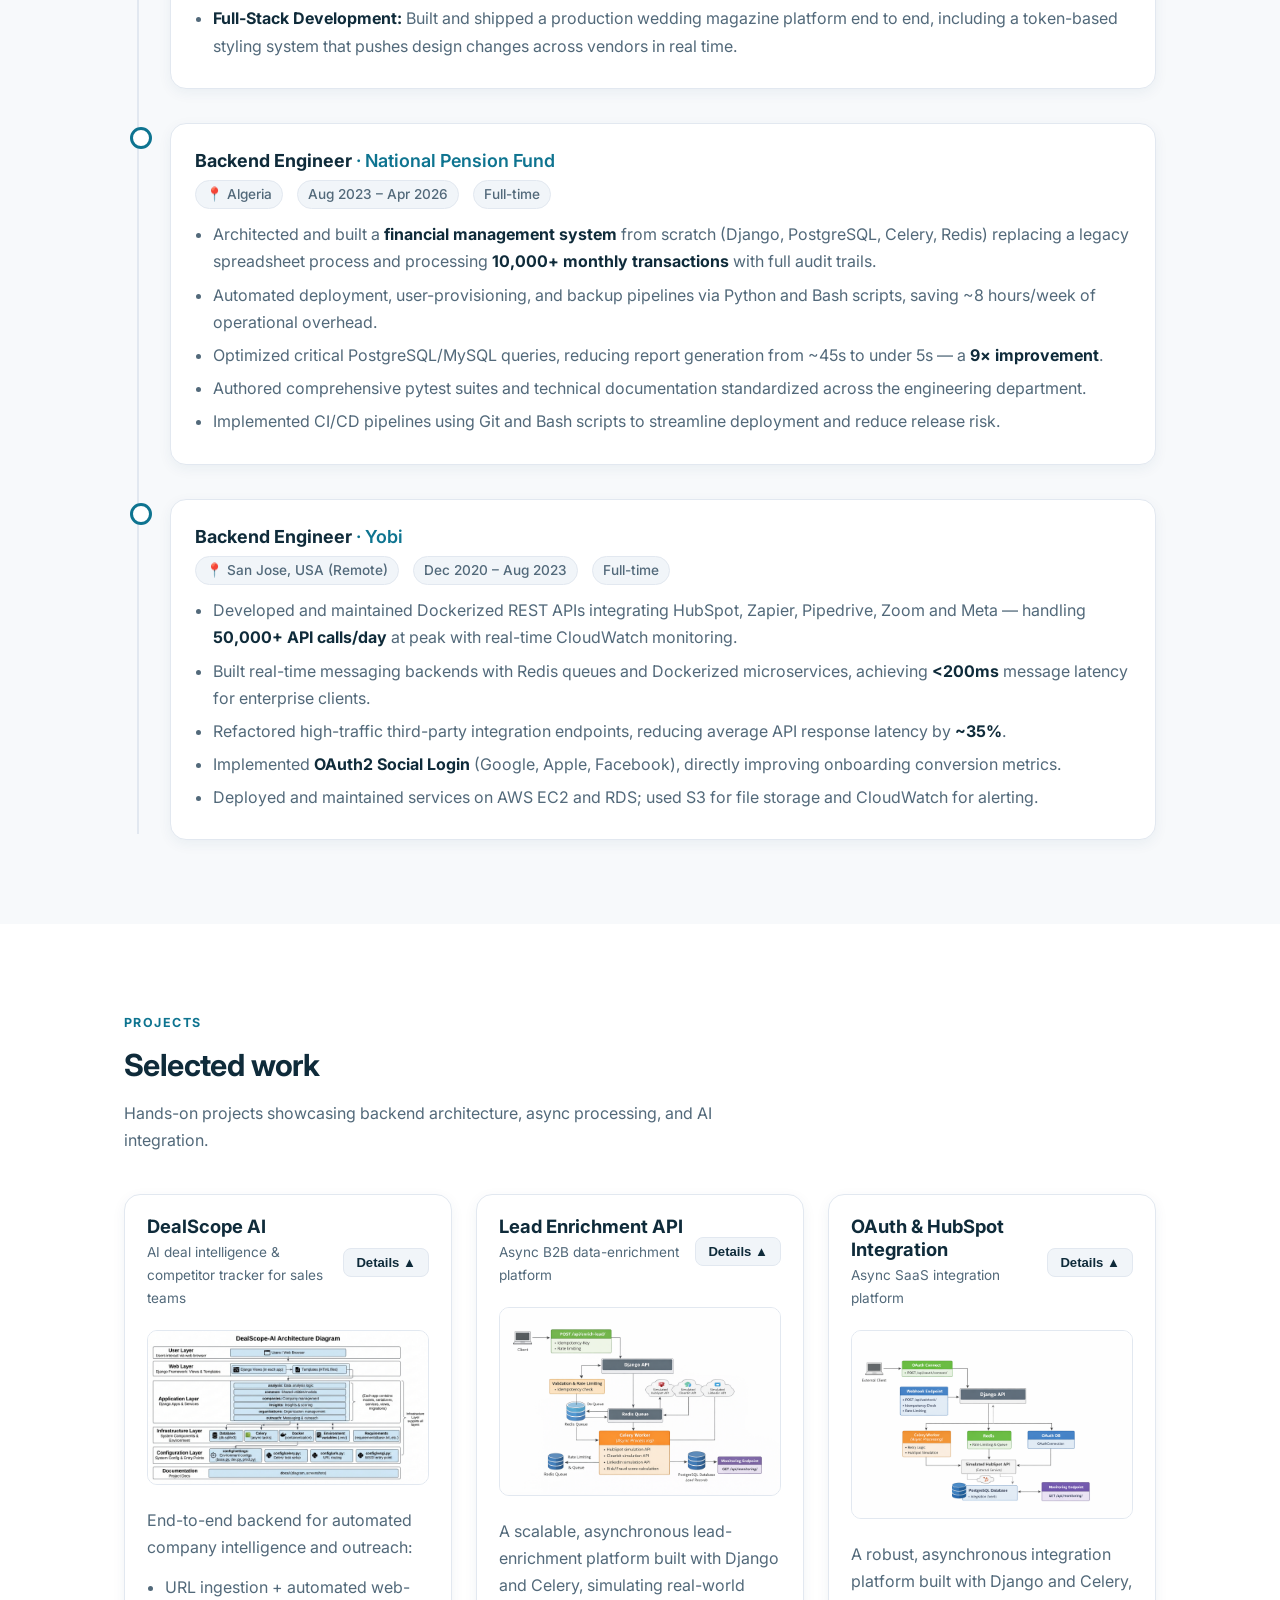
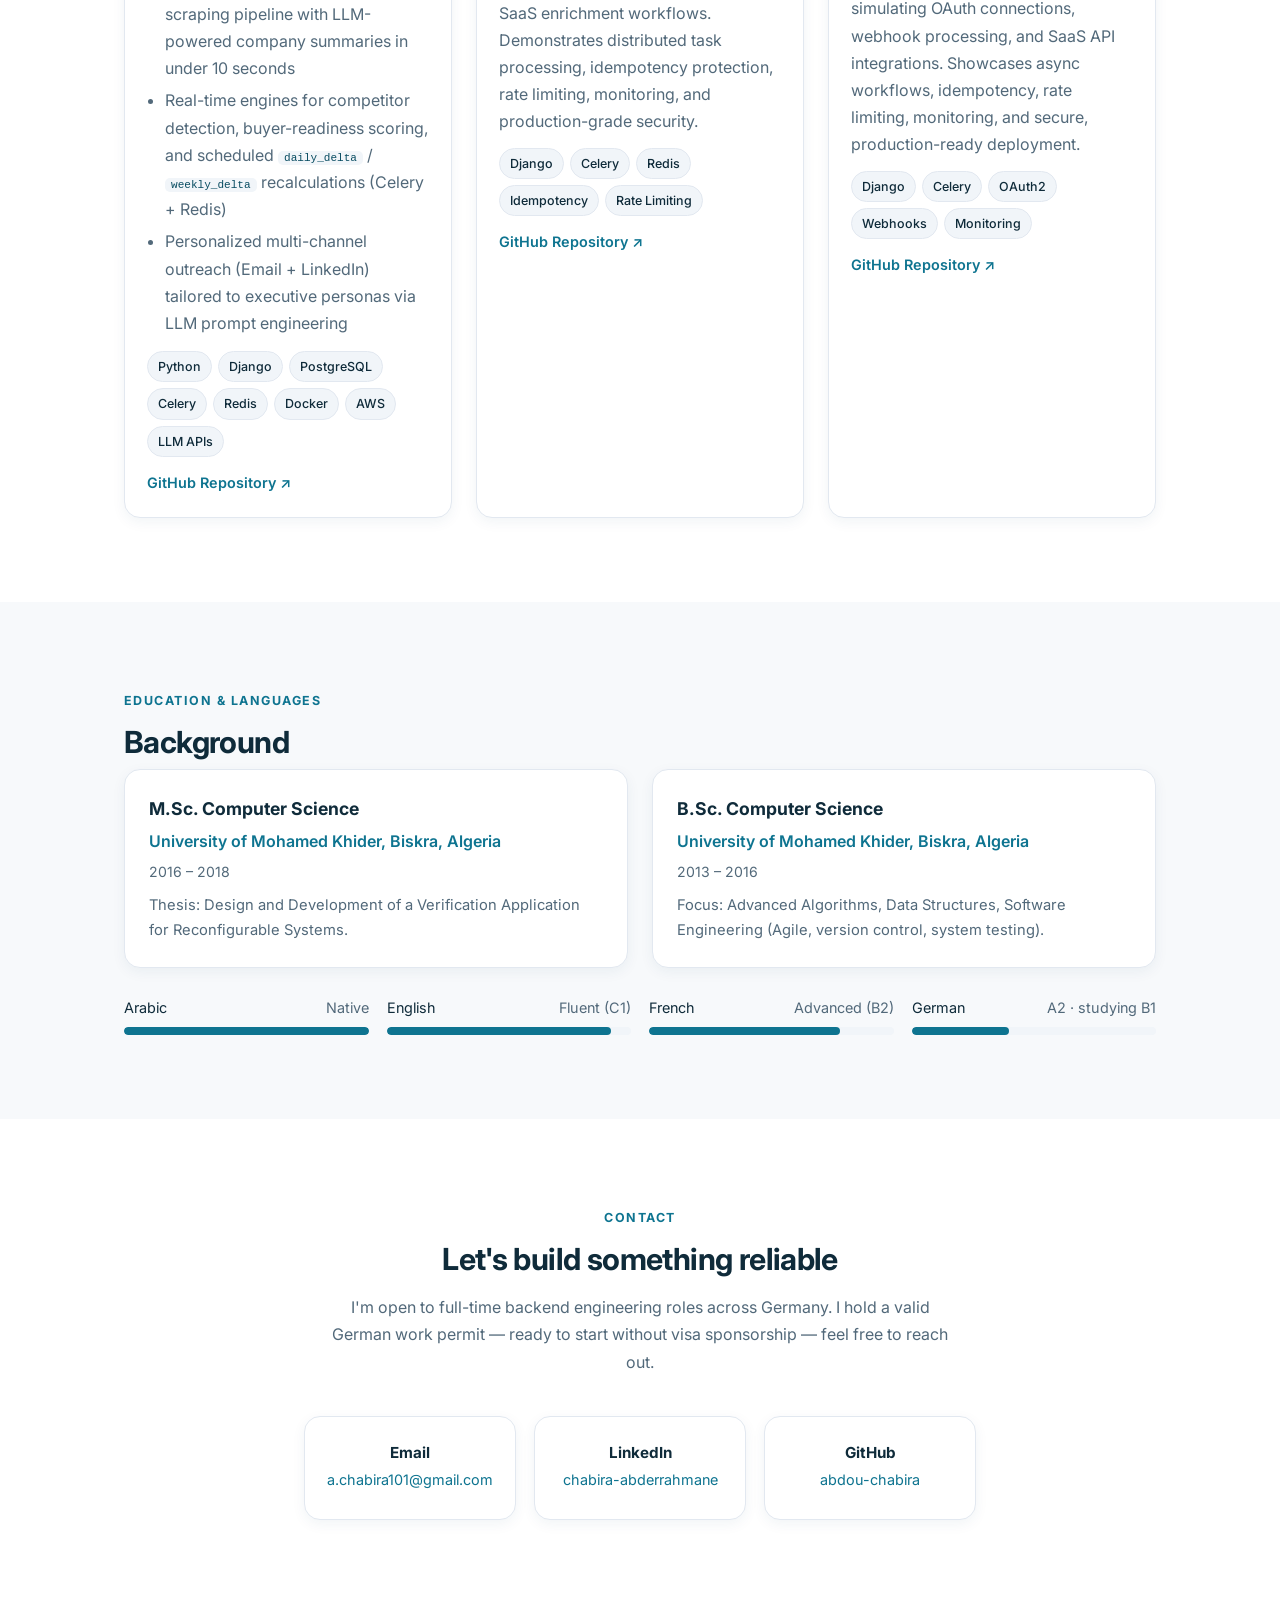
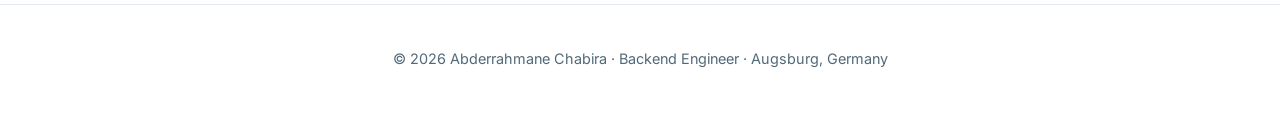
==== commit fcce0bf0: "Update experience descriptions for clarity and detail in portfolio" ====
--- a/index.html
+++ b/index.html
@@ -285,17 +285,18 @@
                             <span class="chip">Part-time </span>
                         </div>
                         <ul data-i18n="exp.j1.bullets">
-                            <li>Built an <strong>AI-powered vendor onboarding pipeline</strong> using
-                                <strong>Playwright</strong> and the <strong>Claude API</strong> — automating web
-                                scraping,
-                                content extraction, and account provisioning end to end.
+                            <li><strong>AI/LLM Engineering:</strong> Built a Python pipeline using the
+                                <strong>Anthropic Claude API</strong> to automatically profile vendors from scraped
+                                website content, extracting structured data into clean JSON with prompt design,
+                                validation, and retry/error handling.
                             </li>
-                            <li>Building a <strong>B2B publishing platform</strong> from scratch — payment processing,
-                                vendor portals, and background job processing — with <strong>AWS</strong> production
-                                deployment in preparation.</li>
-                            <li>Experienced in agentic AI systems, <strong>LLM API integration (OpenAI,
-                                    Claude)</strong>,
-                                web-scraping pipelines, and agentic workflows for business process automation.</li>
+                            <li><strong>Backend &amp; Async Processing:</strong> Developed a production
+                                <strong>Django</strong> backend with custom models and business logic, using
+                                <strong>Celery</strong> and <strong>Redis</strong> to run AI enrichment in the background
+                                without slowing web requests.</li>
+                            <li><strong>Full-Stack Development:</strong> Built and shipped a production wedding magazine
+                                platform end to end, including a token-based styling system that pushes design changes
+                                across vendors in real time.</li>
                         </ul>
                     </div>
                 </div>
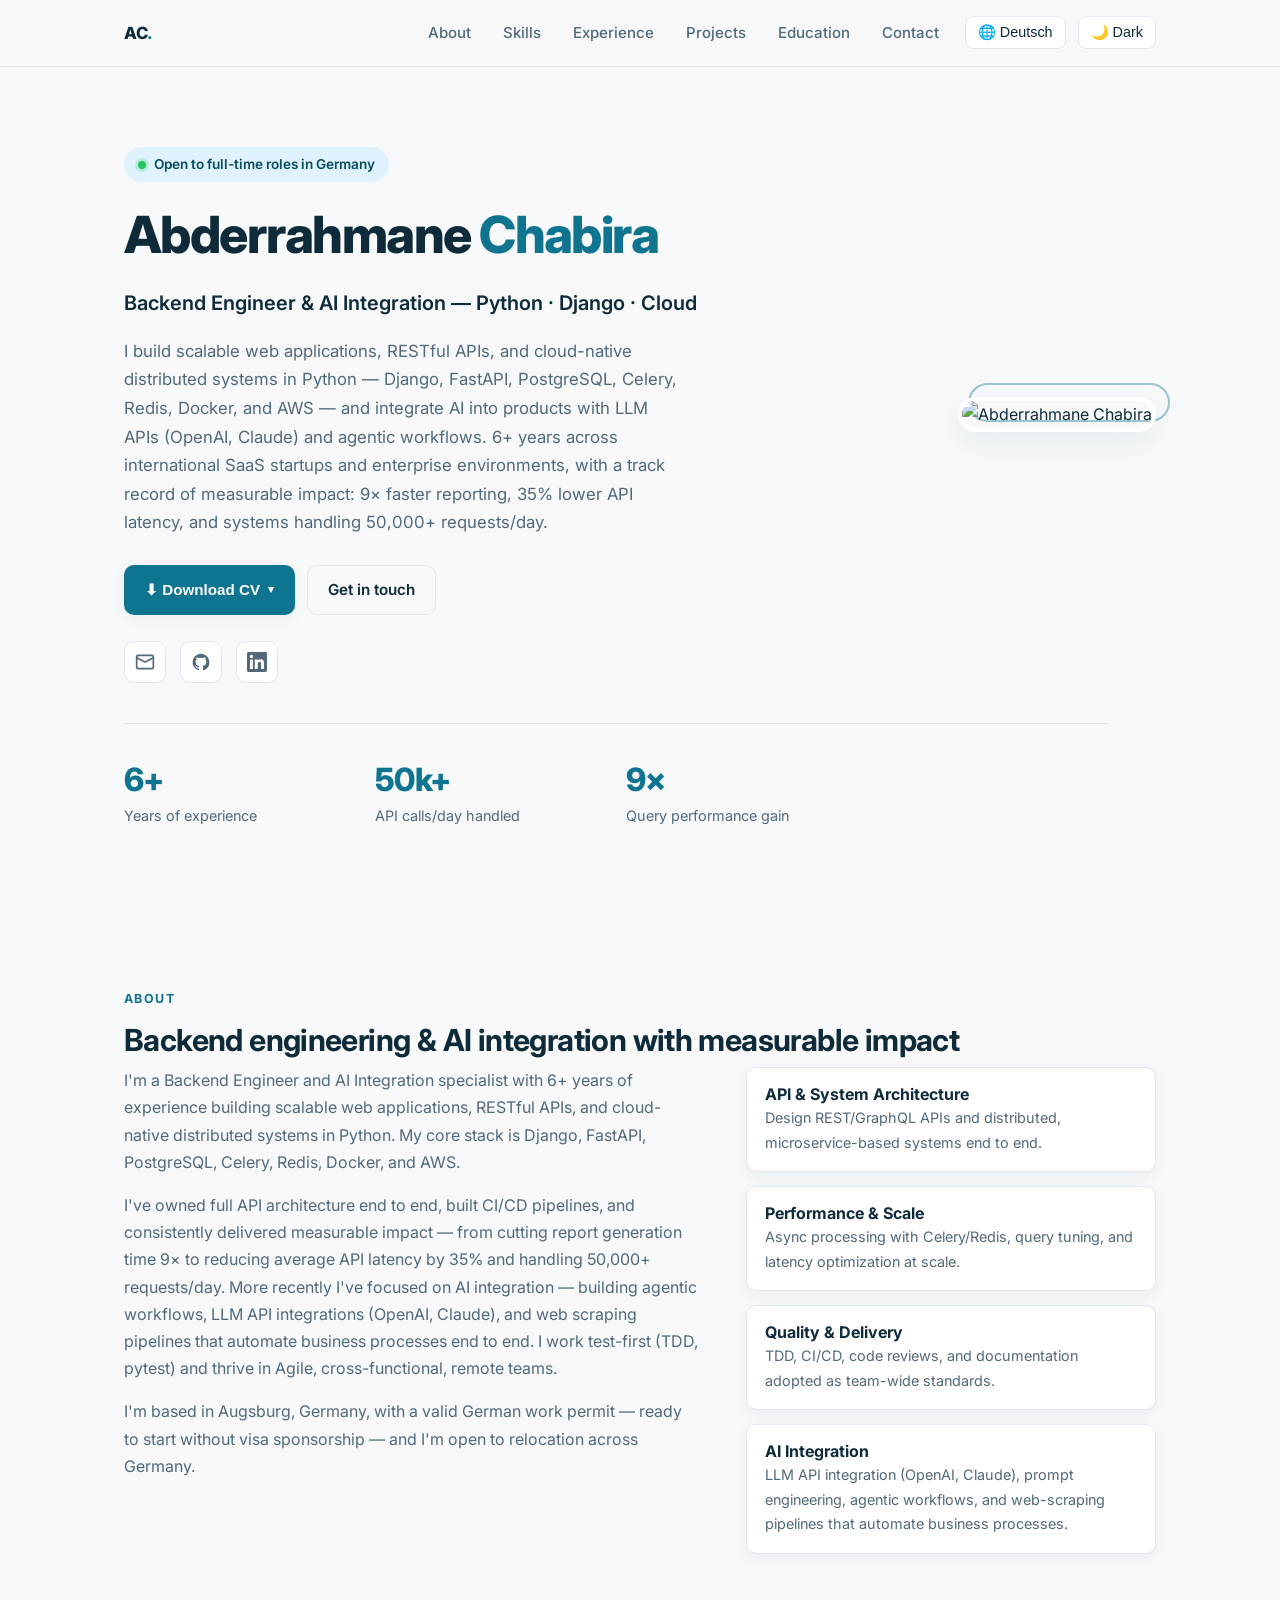
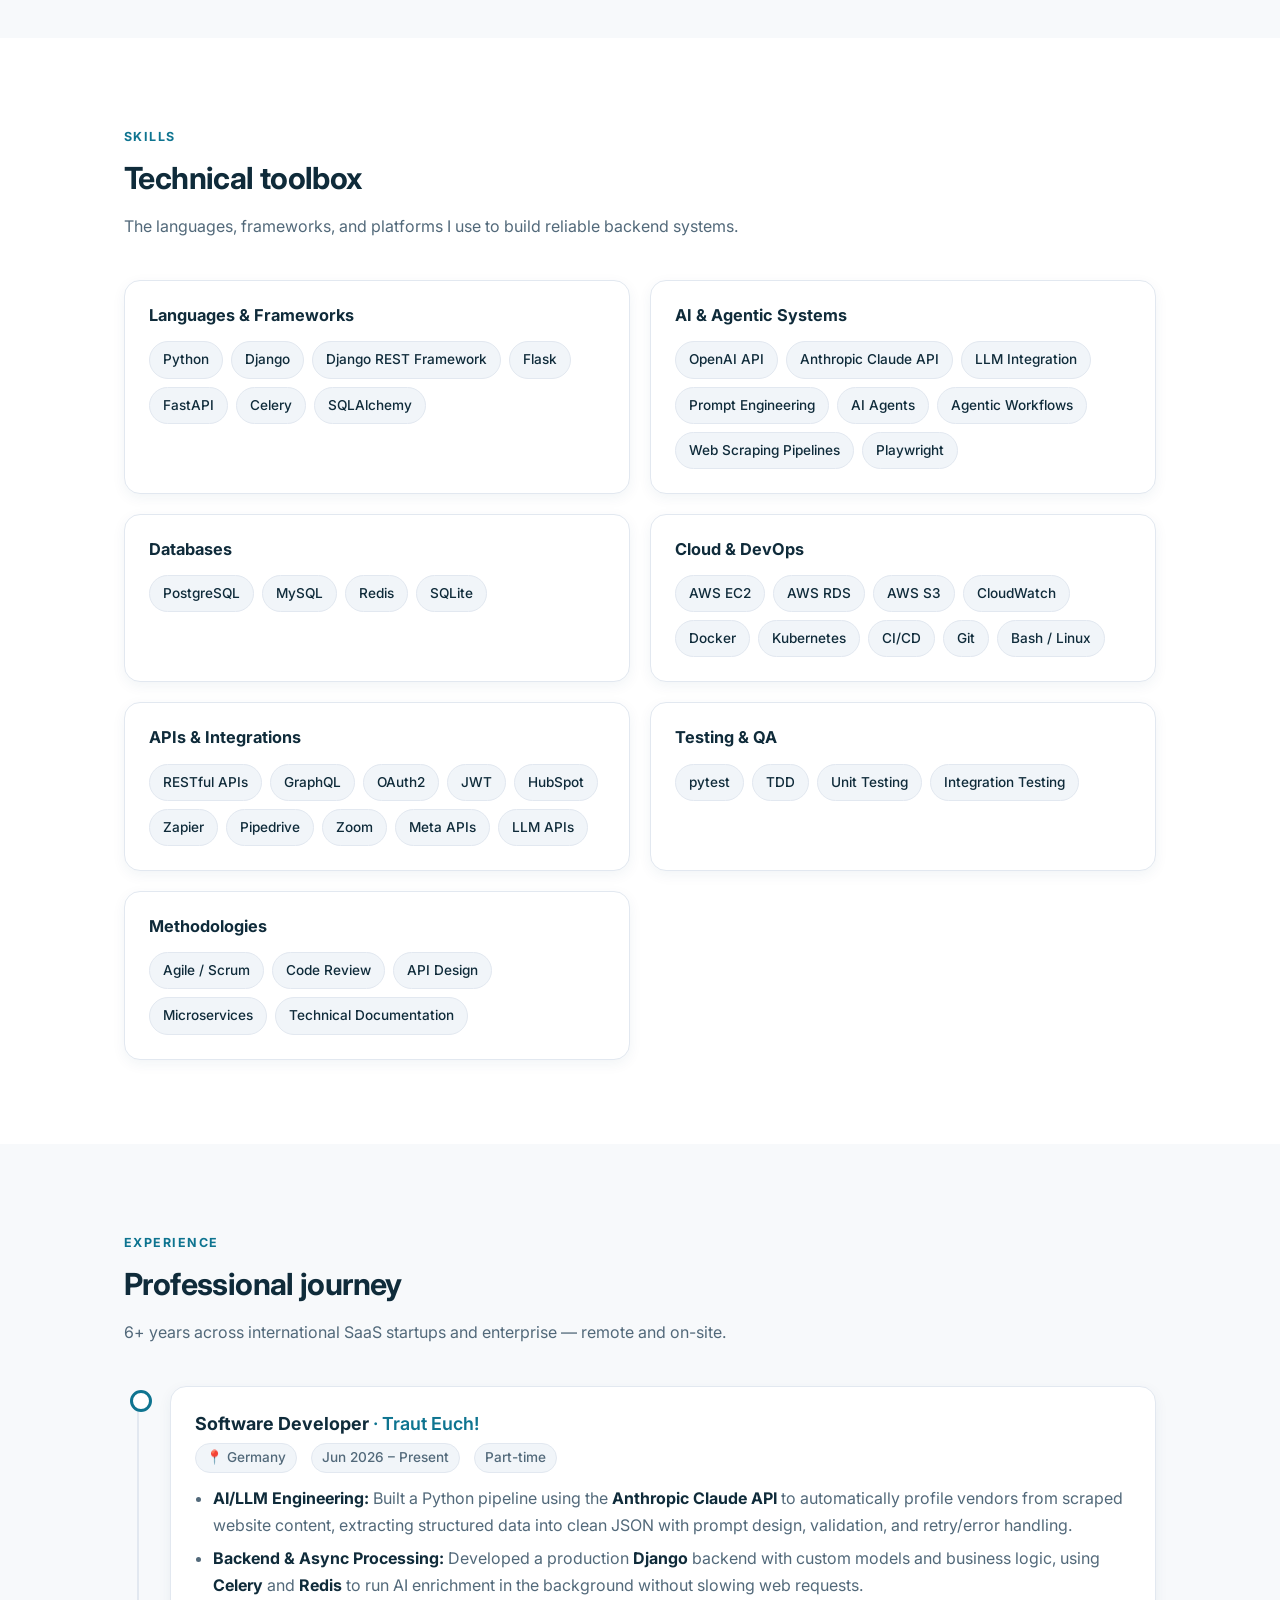
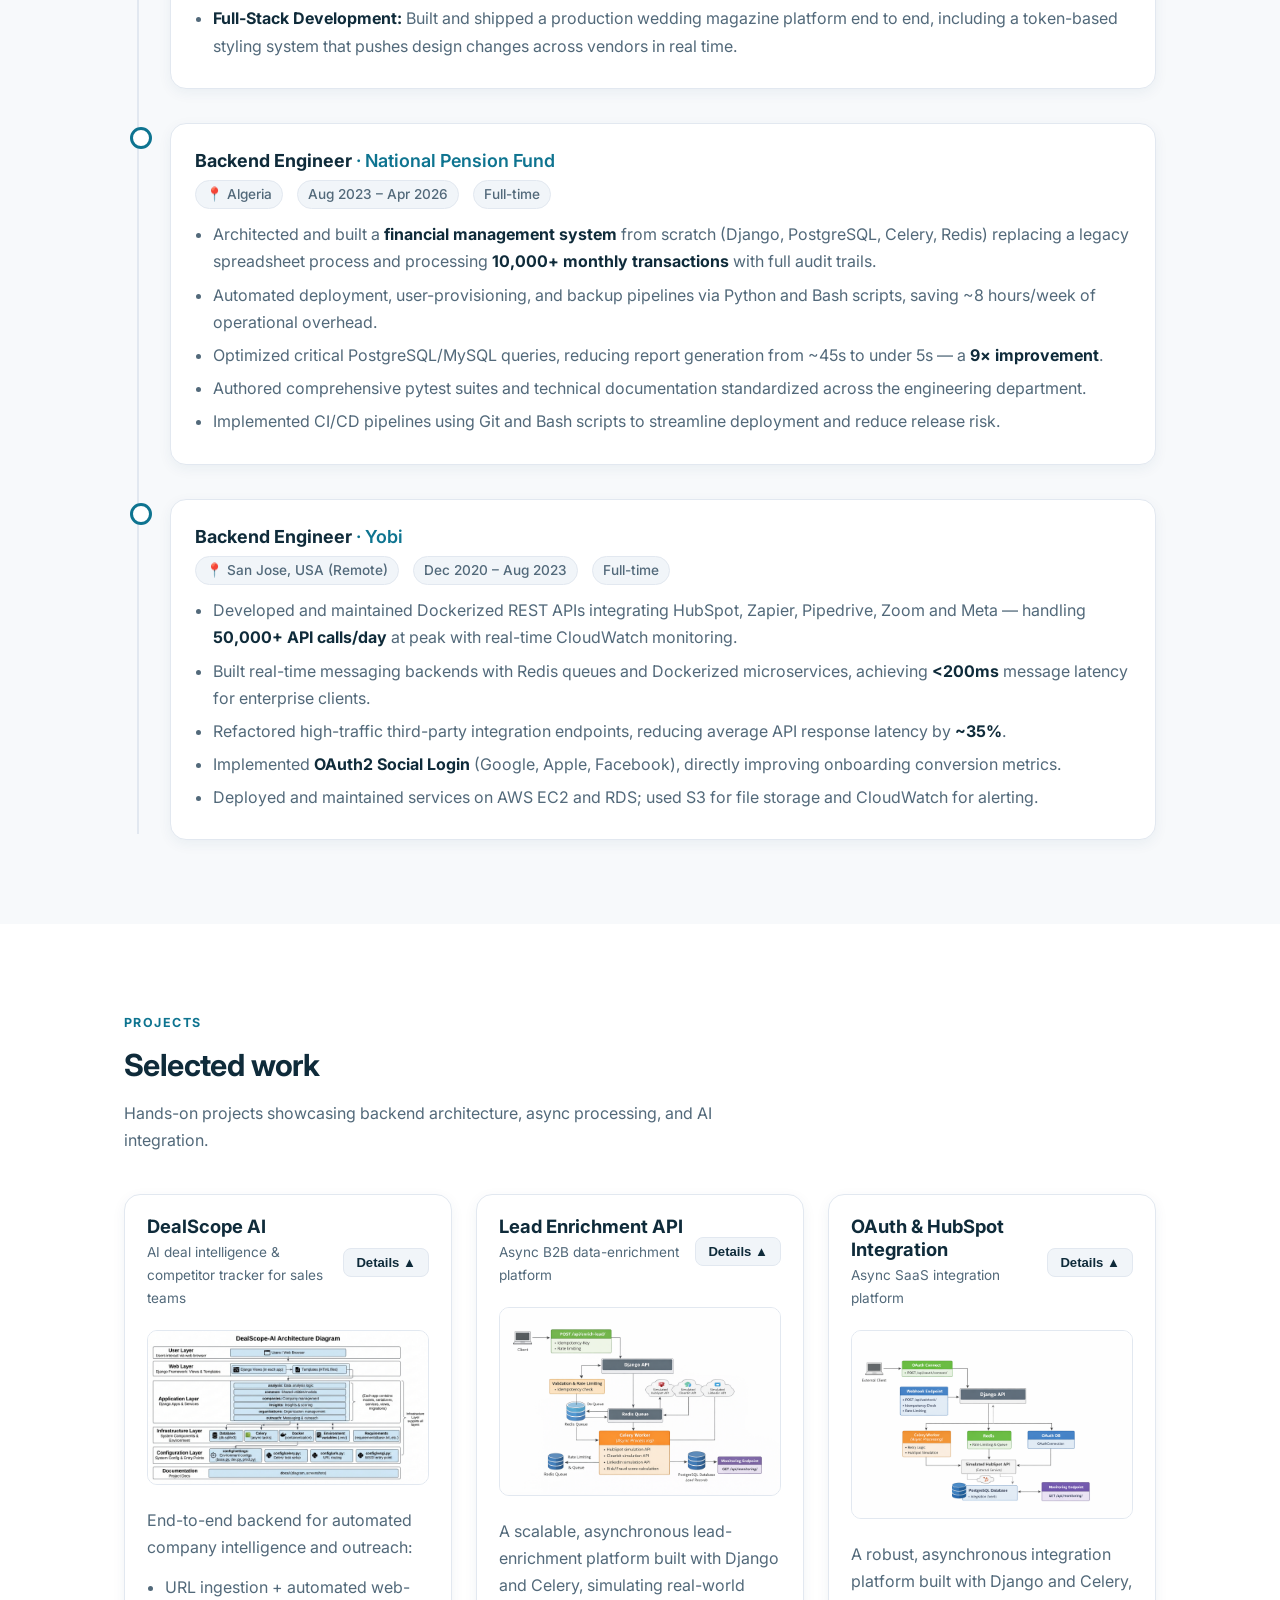
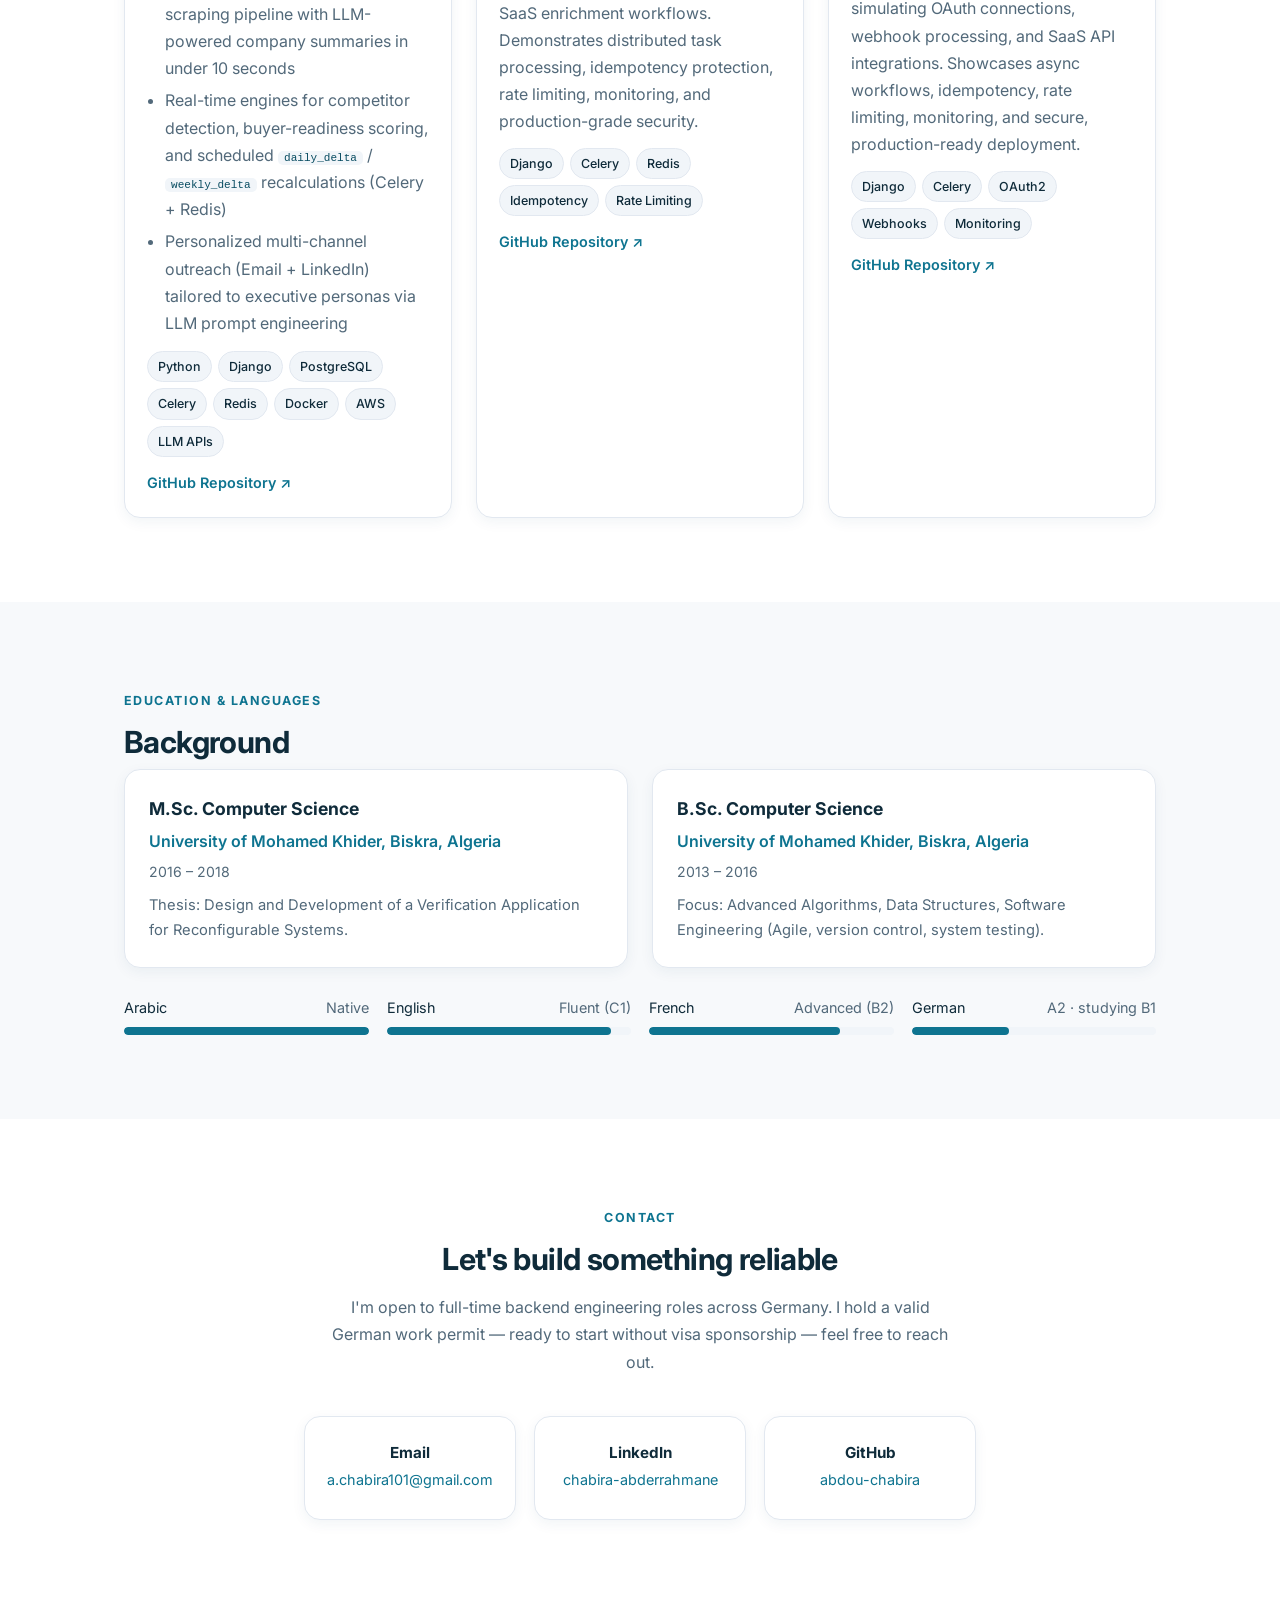
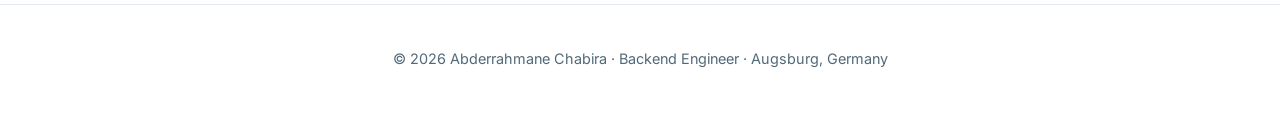
==== commit 71c2dec6: "Update job role description and improve translation consistency in portfolio" ====
--- a/index.html
+++ b/index.html
@@ -275,7 +275,7 @@
                 <div class="tl-item">
                     <div class="tl-card">
                         <div class="tl-head">
-                            <div class="tl-role"><span data-i18n="exp.j1.role">Software Developer (Python/Django)</span>
+                            <div class="tl-role"><span data-i18n="exp.j1.role">Software Developer </span>
                                 <span class="tl-company">· Traut Euch!</span>
                             </div>
                         </div>
@@ -292,8 +292,10 @@
                             </li>
                             <li><strong>Backend &amp; Async Processing:</strong> Developed a production
                                 <strong>Django</strong> backend with custom models and business logic, using
-                                <strong>Celery</strong> and <strong>Redis</strong> to run AI enrichment in the background
-                                without slowing web requests.</li>
+                                <strong>Celery</strong> and <strong>Redis</strong> to run AI enrichment in the
+                                background
+                                without slowing web requests.
+                            </li>
                             <li><strong>Full-Stack Development:</strong> Built and shipped a production wedding magazine
                                 platform end to end, including a token-based styling system that pushes design changes
                                 across vendors in real time.</li>
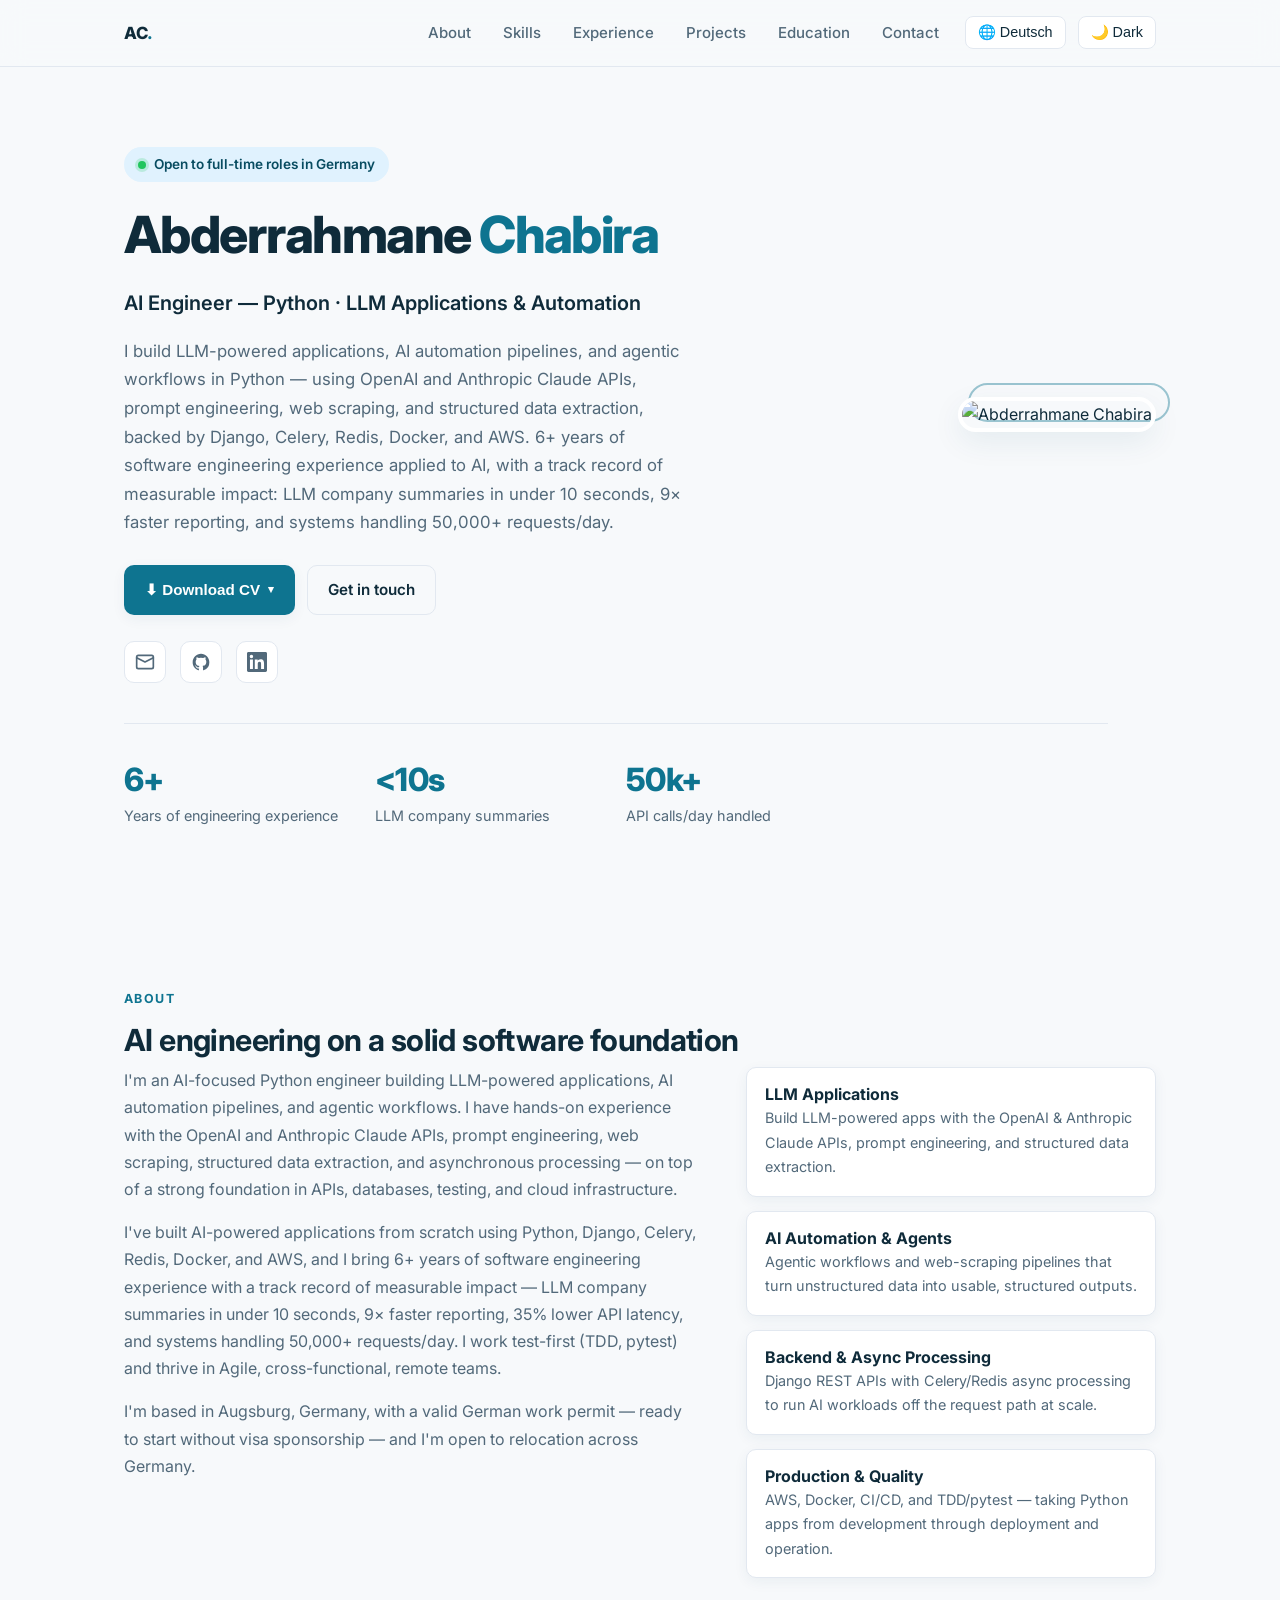
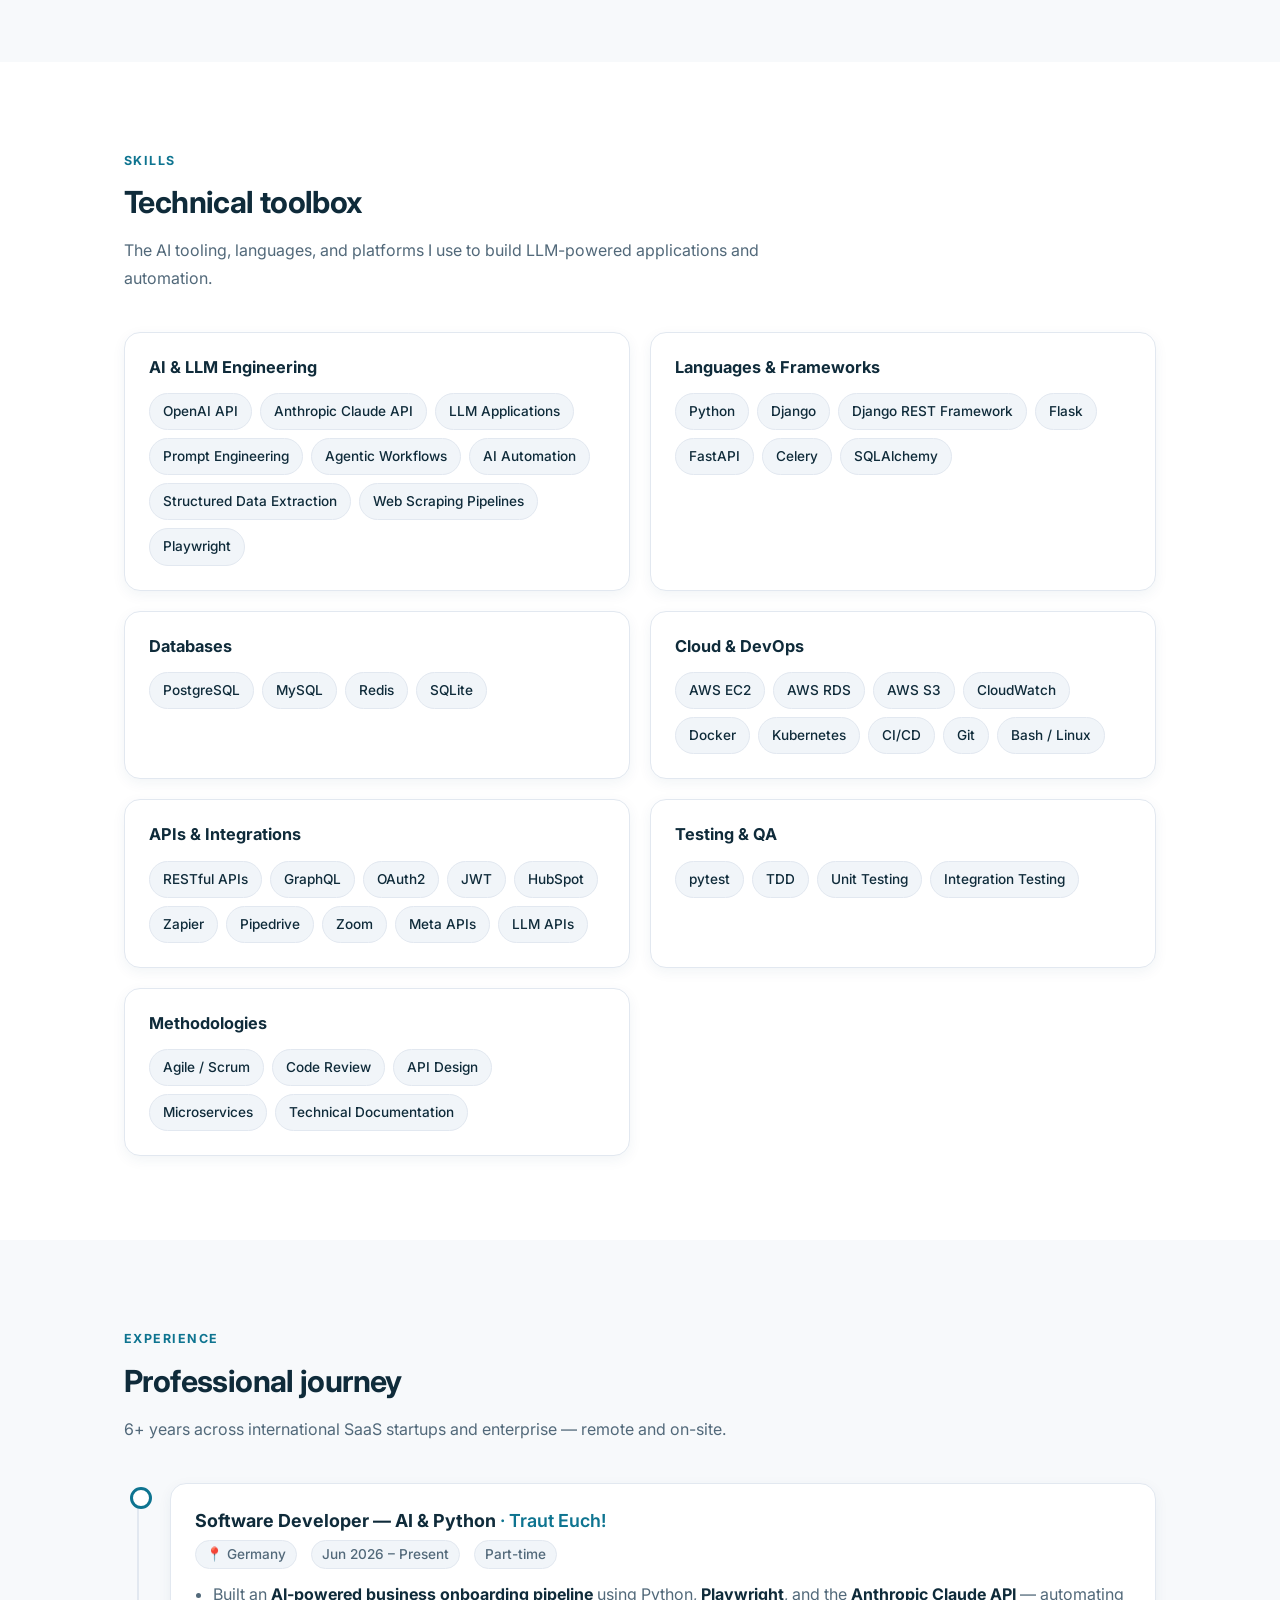
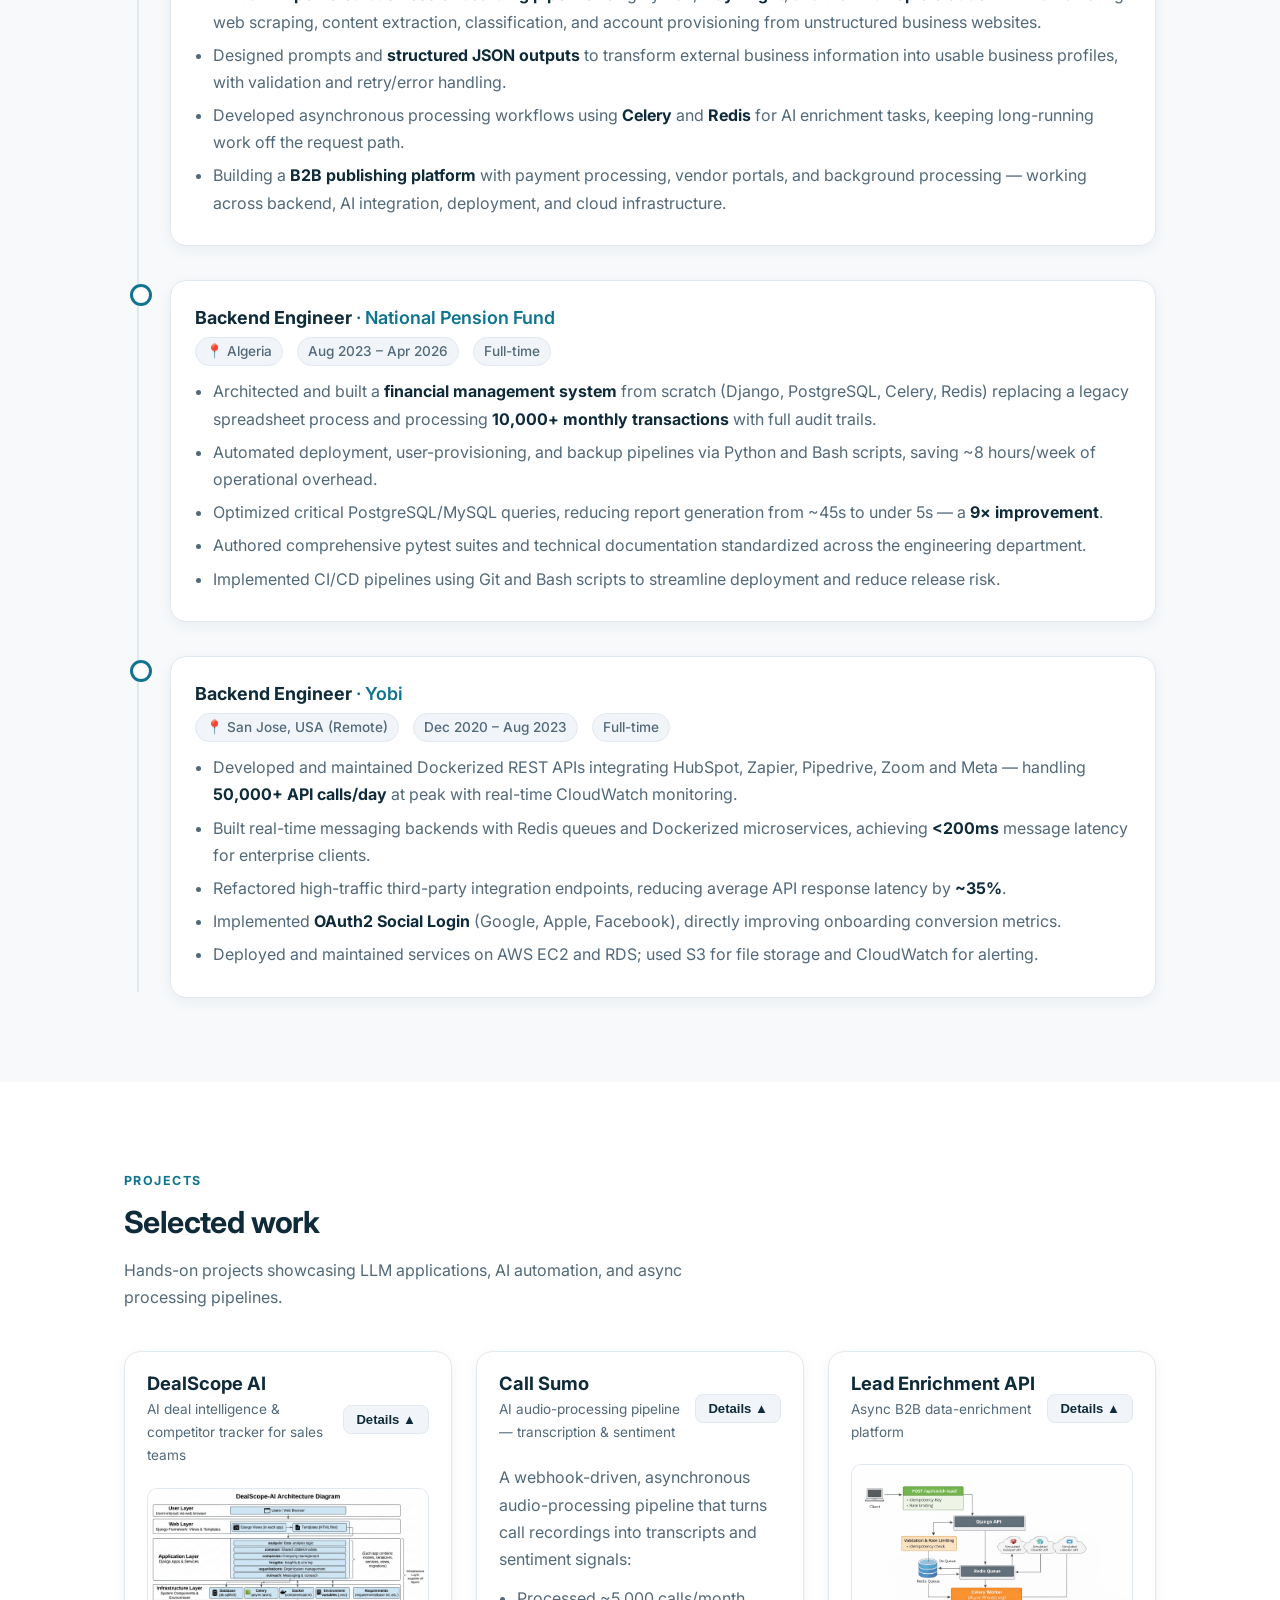
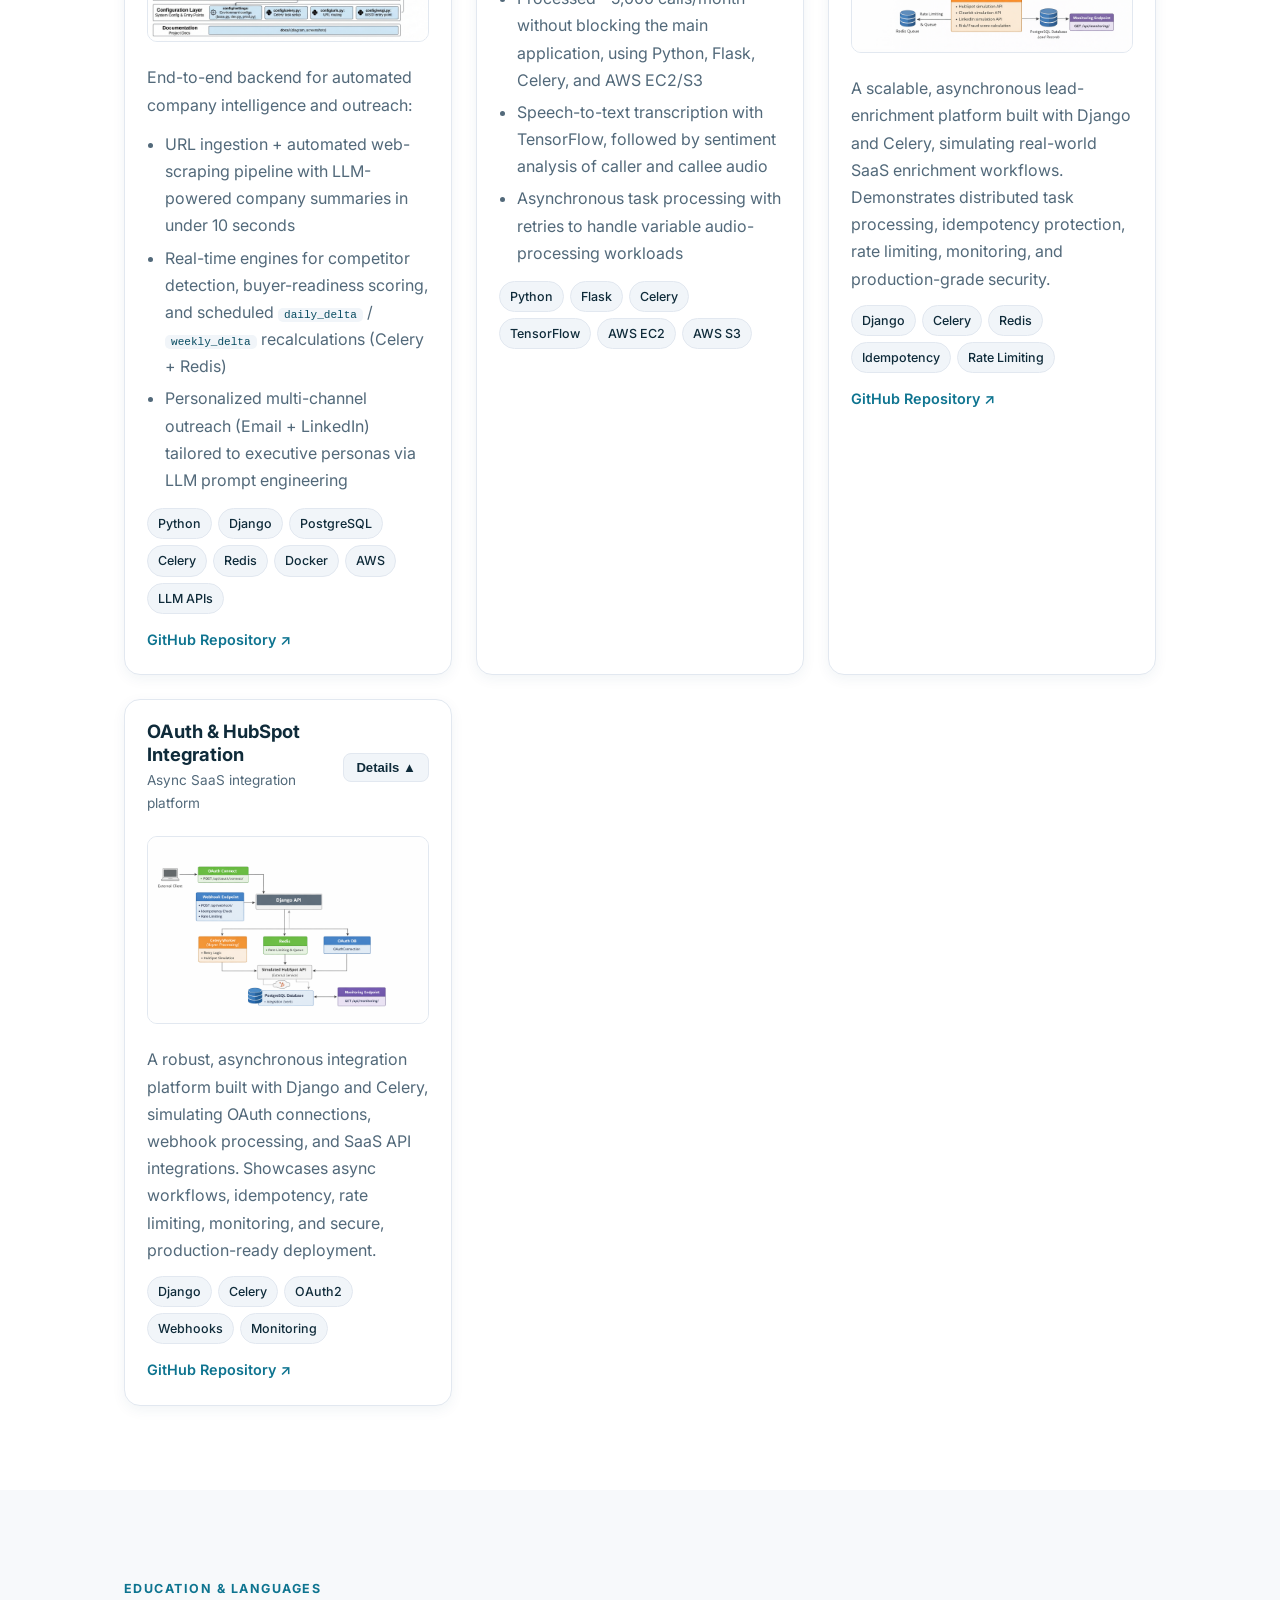
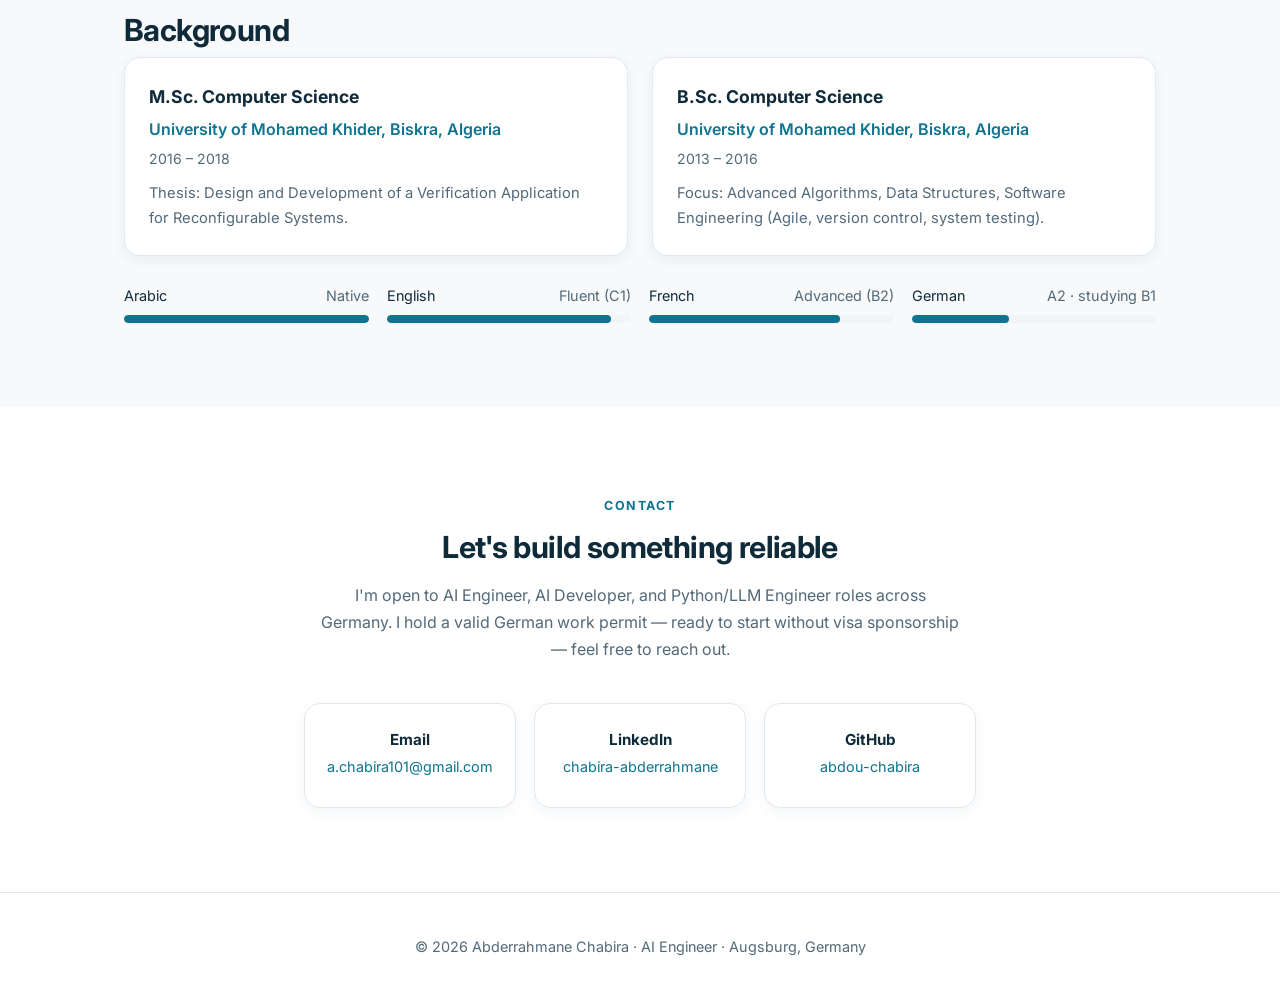
==== commit 92cc93bd: "Update portfolio content to reflect AI engineering focus and enhance German translations" ====
--- a/index.html
+++ b/index.html
@@ -4,19 +4,19 @@
 <head>
     <meta charset="UTF-8">
     <meta name="viewport" content="width=device-width, initial-scale=1.0">
-    <title>Abderrahmane Chabira | Backend Engineer &amp; AI Integration</title>
+    <title>Abderrahmane Chabira | AI Engineer — Python &amp; LLM Applications</title>
     <meta name="description"
-        content="Abderrahmane Chabira — Backend Engineer & AI Integration specialist with 6+ years building scalable web applications, RESTful APIs, and cloud-native distributed systems in Python, plus AI/LLM integration and agentic workflows. Based in Augsburg, Germany, with a valid German work permit.">
+        content="Abderrahmane Chabira — AI Engineer building LLM-powered applications, AI automation pipelines, and agentic workflows in Python with OpenAI & Anthropic Claude APIs, prompt engineering, and web-scraping pipelines, backed by Django, Celery, Redis, Docker, and AWS. Based in Augsburg, Germany, with a valid German work permit.">
     <meta name="author" content="Abderrahmane Chabira">
     <!-- Open Graph -->
-    <meta property="og:title" content="Abderrahmane Chabira | Backend Engineer & AI Integration">
+    <meta property="og:title" content="Abderrahmane Chabira | AI Engineer — Python & LLM Applications">
     <meta property="og:description"
-        content="Backend Engineer & AI Integration — Python, Django, FastAPI, PostgreSQL, Celery, Redis, Docker, AWS, OpenAI & Claude APIs. Based in Germany.">
+        content="AI Engineer — LLM applications & automation with Python, OpenAI & Anthropic Claude APIs, prompt engineering, agentic workflows, Django, Celery, Redis, Docker & AWS. Based in Germany.">
     <meta property="og:type" content="website">
     <link rel="preconnect" href="https://fonts.googleapis.com">
     <link rel="preconnect" href="https://fonts.gstatic.com" crossorigin>
     <link href="https://fonts.googleapis.com/css2?family=Inter:wght@400;500;600;700;800&display=swap" rel="stylesheet">
-    <link rel="stylesheet" href="css/style.css?v=6">
+    <link rel="stylesheet" href="css/style.css?v=7">
 </head>
 
 <body class="light-mode">
@@ -46,13 +46,13 @@
                 <span class="hero-badge"><span class="dot"></span> <span data-i18n="hero.badge">Open to full-time roles
                         in Germany</span></span>
                 <h1>Abderrahmane <span class="accent">Chabira</span></h1>
-                <p class="hero-role" data-i18n="hero.role">Backend Engineer &amp; AI Integration — Python · Django ·
-                    Cloud</p>
-                <p class="hero-desc" data-i18n="hero.desc">I build scalable web applications, RESTful APIs, and
-                    cloud-native distributed systems in Python — Django, FastAPI, PostgreSQL, Celery, Redis, Docker, and
-                    AWS — and integrate AI into products with LLM APIs (OpenAI, Claude) and agentic workflows. 6+ years
-                    across international SaaS startups and enterprise environments, with a track record of measurable
-                    impact: 9× faster reporting, 35% lower API latency, and systems handling 50,000+ requests/day.</p>
+                <p class="hero-role" data-i18n="hero.role">AI Engineer — Python · LLM Applications &amp; Automation</p>
+                <p class="hero-desc" data-i18n="hero.desc">I build LLM-powered applications, AI automation pipelines, and
+                    agentic workflows in Python — using OpenAI and Anthropic Claude APIs, prompt engineering, web
+                    scraping, and structured data extraction, backed by Django, Celery, Redis, Docker, and AWS. 6+ years
+                    of software engineering experience applied to AI, with a track record of measurable impact: LLM
+                    company summaries in under 10 seconds, 9× faster reporting, and systems handling 50,000+
+                    requests/day.</p>
                 <div class="hero-cta">
                     <div class="cv-dropdown" id="cvDropdown">
                         <button type="button" class="btn btn-primary" id="cvToggle" aria-haspopup="true"
@@ -99,16 +99,16 @@
             <div class="stats">
                 <div class="stat">
                     <h3>6+</h3>
-                    <p data-i18n="stat.years">Years of experience</p>
+                    <p data-i18n="stat.years">Years of engineering experience</p>
+                </div>
+                <div class="stat">
+                    <h3>&lt;10s</h3>
+                    <p data-i18n="stat.summaries">LLM company summaries</p>
                 </div>
                 <div class="stat">
                     <h3>50k+</h3>
                     <p data-i18n="stat.calls">API calls/day handled</p>
                 </div>
-                <div class="stat">
-                    <h3>9×</h3>
-                    <p data-i18n="stat.query">Query performance gain</p>
-                </div>
             </div>
         </div>
     </header>
@@ -117,51 +117,49 @@
     <section id="about">
         <div class="container">
             <span class="eyebrow" data-i18n="about.eyebrow">About</span>
-            <h2 class="section-title" data-i18n="about.title">Backend engineering &amp; AI integration with measurable
-                impact</h2>
+            <h2 class="section-title" data-i18n="about.title">AI engineering on a solid software foundation</h2>
             <div class="about-grid">
                 <div class="about-text">
-                    <p data-i18n="about.p1">I'm a Backend Engineer and AI Integration specialist with 6+ years of
-                        experience building scalable web applications, RESTful APIs, and cloud-native distributed
-                        systems
-                        in Python. My core stack is Django, FastAPI, PostgreSQL, Celery, Redis, Docker, and AWS.</p>
-                    <p data-i18n="about.p2">I've owned full API architecture end to end, built CI/CD pipelines, and
-                        consistently delivered measurable impact — from cutting report generation time 9× to reducing
-                        average API latency by 35% and handling 50,000+ requests/day. More recently I've focused on
-                        AI integration — building agentic workflows, LLM API integrations (OpenAI, Claude), and web
-                        scraping pipelines that automate business processes end to end. I work test-first (TDD, pytest)
-                        and thrive in Agile, cross-functional, remote teams.</p>
+                    <p data-i18n="about.p1">I'm an AI-focused Python engineer building LLM-powered applications, AI
+                        automation pipelines, and agentic workflows. I have hands-on experience with the OpenAI and
+                        Anthropic Claude APIs, prompt engineering, web scraping, structured data extraction, and
+                        asynchronous processing — on top of a strong foundation in APIs, databases, testing, and cloud
+                        infrastructure.</p>
+                    <p data-i18n="about.p2">I've built AI-powered applications from scratch using Python, Django, Celery,
+                        Redis, Docker, and AWS, and I bring 6+ years of software engineering experience with a track
+                        record of measurable impact — LLM company summaries in under 10 seconds, 9× faster reporting,
+                        35% lower API latency, and systems handling 50,000+ requests/day. I work test-first (TDD,
+                        pytest) and thrive in Agile, cross-functional, remote teams.</p>
                     <p data-i18n="about.p3">I'm based in Augsburg, Germany, with a valid German work permit — ready to
                         start without visa sponsorship — and I'm open to relocation across Germany.</p>
                 </div>
                 <div class="about-highlights">
                     <div class="highlight">
                         <div>
-                            <h4 data-i18n="about.h1title">API & System Architecture</h4>
-                            <p data-i18n="about.h1desc">Design REST/GraphQL APIs and distributed, microservice-based
-                                systems end to end.</p>
+                            <h4 data-i18n="about.h1title">LLM Applications</h4>
+                            <p data-i18n="about.h1desc">Build LLM-powered apps with the OpenAI & Anthropic Claude APIs,
+                                prompt engineering, and structured data extraction.</p>
                         </div>
                     </div>
                     <div class="highlight">
                         <div>
-                            <h4 data-i18n="about.h2title">Performance & Scale</h4>
-                            <p data-i18n="about.h2desc">Async processing with Celery/Redis, query tuning, and latency
-                                optimization at scale.</p>
+                            <h4 data-i18n="about.h2title">AI Automation & Agents</h4>
+                            <p data-i18n="about.h2desc">Agentic workflows and web-scraping pipelines that turn
+                                unstructured data into usable, structured outputs.</p>
                         </div>
                     </div>
                     <div class="highlight">
                         <div>
-                            <h4 data-i18n="about.h3title">Quality & Delivery</h4>
-                            <p data-i18n="about.h3desc">TDD, CI/CD, code reviews, and documentation adopted as team-wide
-                                standards.</p>
+                            <h4 data-i18n="about.h3title">Backend & Async Processing</h4>
+                            <p data-i18n="about.h3desc">Django REST APIs with Celery/Redis async processing to run AI
+                                workloads off the request path at scale.</p>
                         </div>
                     </div>
                     <div class="highlight">
                         <div>
-                            <h4 data-i18n="about.h4title">AI Integration</h4>
-                            <p data-i18n="about.h4desc">LLM API integration (OpenAI, Claude), prompt engineering,
-                                agentic
-                                workflows, and web-scraping pipelines that automate business processes.</p>
+                            <h4 data-i18n="about.h4title">Production & Quality</h4>
+                            <p data-i18n="about.h4desc">AWS, Docker, CI/CD, and TDD/pytest — taking Python apps from
+                                development through deployment and operation.</p>
                         </div>
                     </div>
                 </div>
@@ -174,9 +172,23 @@
         <div class="container">
             <span class="eyebrow" data-i18n="skills.eyebrow">Skills</span>
             <h2 class="section-title" data-i18n="skills.title">Technical toolbox</h2>
-            <p class="section-lead" data-i18n="skills.lead">The languages, frameworks, and platforms I use to build
-                reliable backend systems.</p>
+            <p class="section-lead" data-i18n="skills.lead">The AI tooling, languages, and platforms I use to build
+                LLM-powered applications and automation.</p>
             <div class="skills-grid">
+                <div class="skill-card">
+                    <h3 data-i18n="skills.cai">AI & LLM Engineering</h3>
+                    <div class="tags">
+                        <span class="tag">OpenAI API</span>
+                        <span class="tag">Anthropic Claude API</span>
+                        <span class="tag">LLM Applications</span>
+                        <span class="tag">Prompt Engineering</span>
+                        <span class="tag">Agentic Workflows</span>
+                        <span class="tag">AI Automation</span>
+                        <span class="tag">Structured Data Extraction</span>
+                        <span class="tag">Web Scraping Pipelines</span>
+                        <span class="tag">Playwright</span>
+                    </div>
+                </div>
                 <div class="skill-card">
                     <h3 data-i18n="skills.c1">Languages & Frameworks</h3>
                     <div class="tags">
@@ -187,19 +199,6 @@
                         <span class="tag">FastAPI</span>
                         <span class="tag">Celery</span>
                         <span class="tag">SQLAlchemy</span>
-                    </div>
-                </div>
-                <div class="skill-card">
-                    <h3 data-i18n="skills.cai">AI & Agentic Systems</h3>
-                    <div class="tags">
-                        <span class="tag">OpenAI API</span>
-                        <span class="tag">Anthropic Claude API</span>
-                        <span class="tag">LLM Integration</span>
-                        <span class="tag">Prompt Engineering</span>
-                        <span class="tag">AI Agents</span>
-                        <span class="tag">Agentic Workflows</span>
-                        <span class="tag">Web Scraping Pipelines</span>
-                        <span class="tag">Playwright</span>
                     </div>
                 </div>
                 <div class="skill-card">
@@ -275,7 +274,7 @@
                 <div class="tl-item">
                     <div class="tl-card">
                         <div class="tl-head">
-                            <div class="tl-role"><span data-i18n="exp.j1.role">Software Developer </span>
+                            <div class="tl-role"><span data-i18n="exp.j1.role">Software Developer — AI &amp; Python</span>
                                 <span class="tl-company">· Traut Euch!</span>
                             </div>
                         </div>
@@ -285,20 +284,22 @@
                             <span class="chip">Part-time </span>
                         </div>
                         <ul data-i18n="exp.j1.bullets">
-                            <li><strong>AI/LLM Engineering:</strong> Built a Python pipeline using the
-                                <strong>Anthropic Claude API</strong> to automatically profile vendors from scraped
-                                website content, extracting structured data into clean JSON with prompt design,
-                                validation, and retry/error handling.
+                            <li>Built an <strong>AI-powered business onboarding pipeline</strong> using Python,
+                                <strong>Playwright</strong>, and the <strong>Anthropic Claude API</strong> — automating
+                                web scraping, content extraction, classification, and account provisioning from
+                                unstructured business websites.
                             </li>
-                            <li><strong>Backend &amp; Async Processing:</strong> Developed a production
-                                <strong>Django</strong> backend with custom models and business logic, using
-                                <strong>Celery</strong> and <strong>Redis</strong> to run AI enrichment in the
-                                background
-                                without slowing web requests.
+                            <li>Designed prompts and <strong>structured JSON outputs</strong> to transform external
+                                business information into usable business profiles, with validation and retry/error
+                                handling.
                             </li>
-                            <li><strong>Full-Stack Development:</strong> Built and shipped a production wedding magazine
-                                platform end to end, including a token-based styling system that pushes design changes
-                                across vendors in real time.</li>
+                            <li>Developed asynchronous processing workflows using <strong>Celery</strong> and
+                                <strong>Redis</strong> for AI enrichment tasks, keeping long-running work off the request
+                                path.
+                            </li>
+                            <li>Building a <strong>B2B publishing platform</strong> with payment processing, vendor
+                                portals, and background processing — working across backend, AI integration, deployment,
+                                and cloud infrastructure.</li>
                         </ul>
                     </div>
                 </div>
@@ -372,8 +373,8 @@
         <div class="container">
             <span class="eyebrow" data-i18n="proj.eyebrow">Projects</span>
             <h2 class="section-title" data-i18n="proj.title">Selected work</h2>
-            <p class="section-lead" data-i18n="proj.lead">Hands-on projects showcasing backend architecture, async
-                processing, and AI integration.</p>
+            <p class="section-lead" data-i18n="proj.lead">Hands-on projects showcasing LLM applications, AI automation,
+                and async processing pipelines.</p>
             <div class="projects-grid">
 
                 <div class="project-card expanded">
@@ -419,6 +420,36 @@
                 <div class="project-card expanded">
                     <div class="project-header">
                         <div>
+                            <h3>Call Sumo</h3>
+                            <div class="tagline" data-i18n="proj.p4.tag">AI audio-processing pipeline — transcription &
+                                sentiment</div>
+                        </div>
+                        <button class="expand-btn">Details ▲</button>
+                    </div>
+                    <div class="project-details">
+                        <p data-i18n="proj.p4.desc">A webhook-driven, asynchronous audio-processing pipeline that turns
+                            call recordings into transcripts and sentiment signals:</p>
+                        <ul data-i18n="proj.p4.bullets">
+                            <li>Processed ~5,000 calls/month without blocking the main application, using Python, Flask,
+                                Celery, and AWS EC2/S3</li>
+                            <li>Speech-to-text transcription with TensorFlow, followed by sentiment analysis of caller
+                                and callee audio</li>
+                            <li>Asynchronous task processing with retries to handle variable audio-processing workloads</li>
+                        </ul>
+                        <div class="project-stack">
+                            <span class="tag">Python</span>
+                            <span class="tag">Flask</span>
+                            <span class="tag">Celery</span>
+                            <span class="tag">TensorFlow</span>
+                            <span class="tag">AWS EC2</span>
+                            <span class="tag">AWS S3</span>
+                        </div>
+                    </div>
+                </div>
+
+                <div class="project-card expanded">
+                    <div class="project-header">
+                        <div>
                             <h3>Lead Enrichment API</h3>
                             <div class="tagline" data-i18n="proj.p2.tag">Async B2B data-enrichment platform</div>
                         </div>
@@ -529,9 +560,9 @@
         <div class="container">
             <span class="eyebrow" data-i18n="contact.eyebrow">Contact</span>
             <h2 class="section-title" data-i18n="contact.title">Let's build something reliable</h2>
-            <p class="section-lead" style="margin-left:auto;margin-right:auto;" data-i18n="contact.lead">I'm open to
-                full-time backend engineering roles across Germany. I hold a valid German work permit — ready to start
-                without visa sponsorship — feel free to reach out.</p>
+            <p class="section-lead" style="margin-left:auto;margin-right:auto;" data-i18n="contact.lead">I'm open to AI
+                Engineer, AI Developer, and Python/LLM Engineer roles across Germany. I hold a valid German work permit —
+                ready to start without visa sponsorship — feel free to reach out.</p>
             <div class="contact-cards">
                 <div class="contact-card">
                     <h4 data-i18n="contact.email">Email</h4>
@@ -551,10 +582,10 @@
     </section>
 
     <footer>
-        <p data-i18n="footer.text">© 2026 Abderrahmane Chabira · Backend Engineer · Augsburg, Germany</p>
+        <p data-i18n="footer.text">© 2026 Abderrahmane Chabira · AI Engineer · Augsburg, Germany</p>
     </footer>
 
-    <script src="js/script.js?v=6"></script>
+    <script src="js/script.js?v=7"></script>
 </body>
 
 </html>
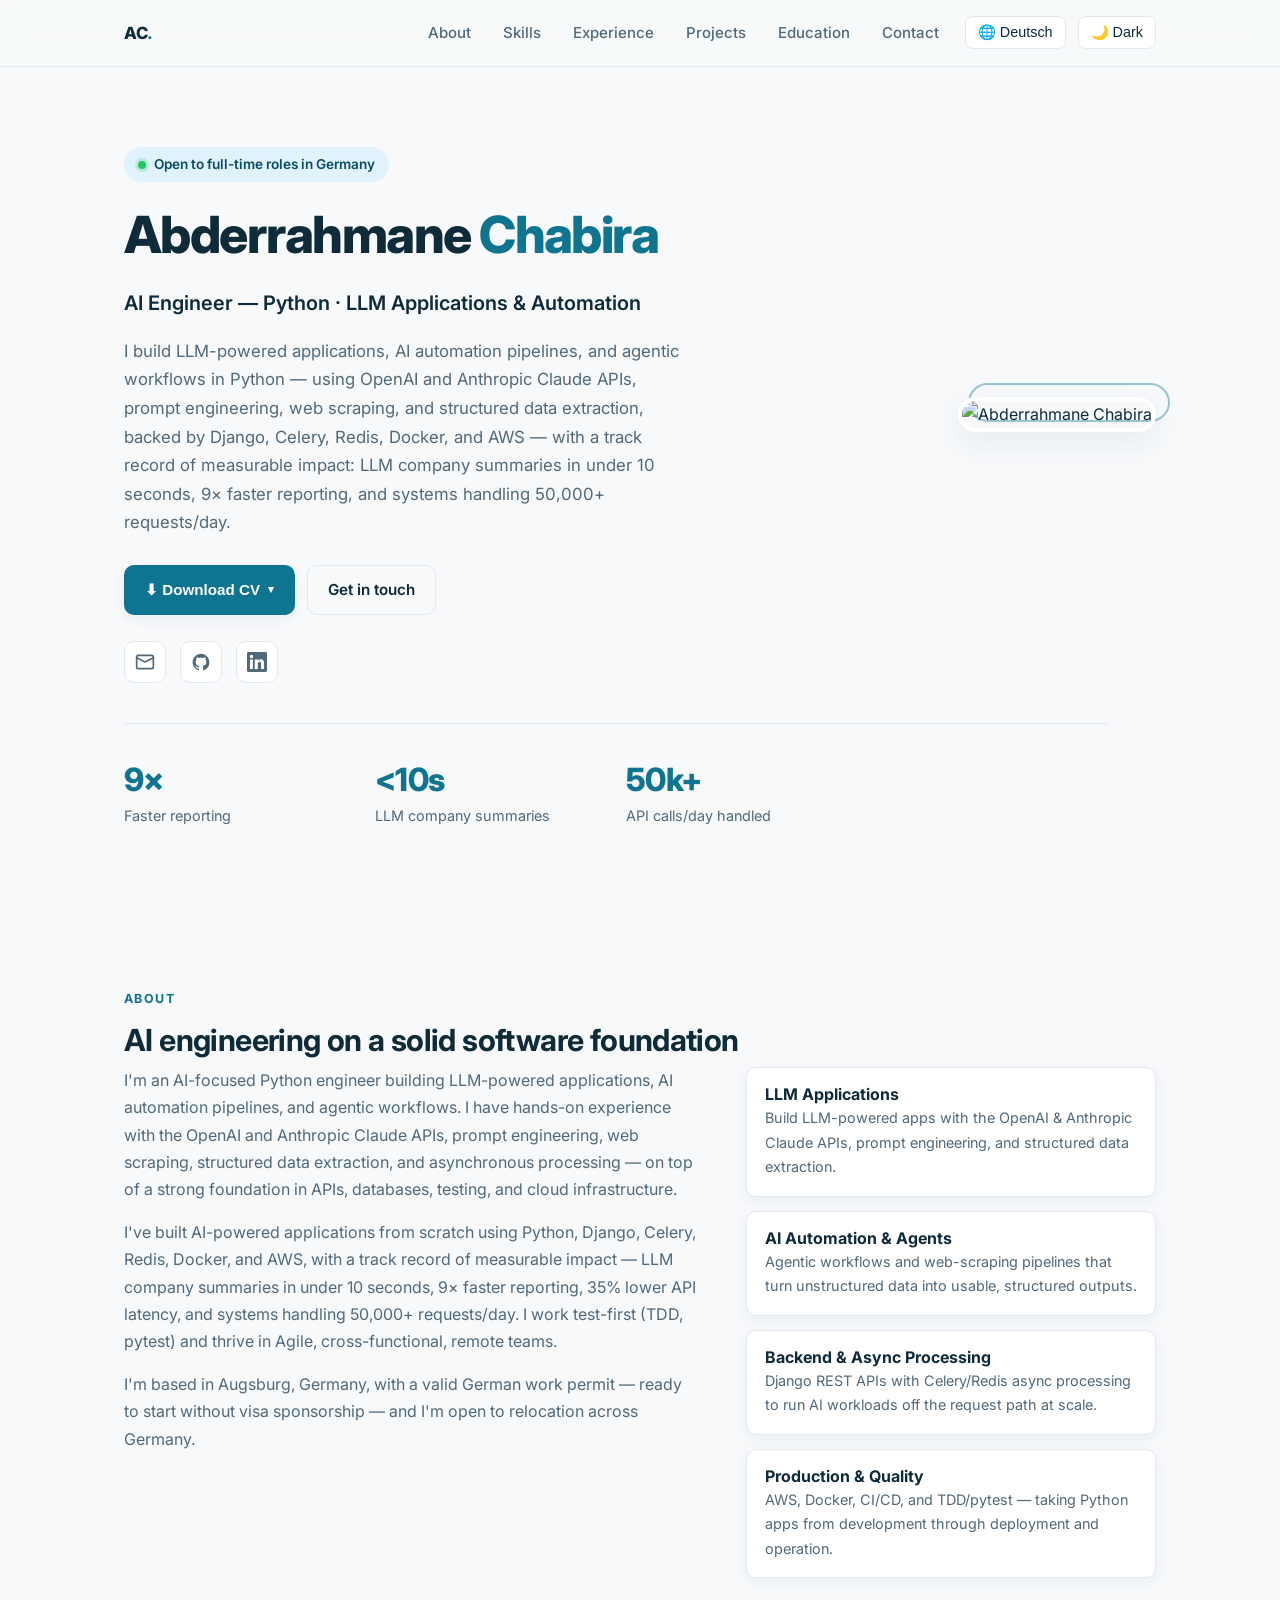
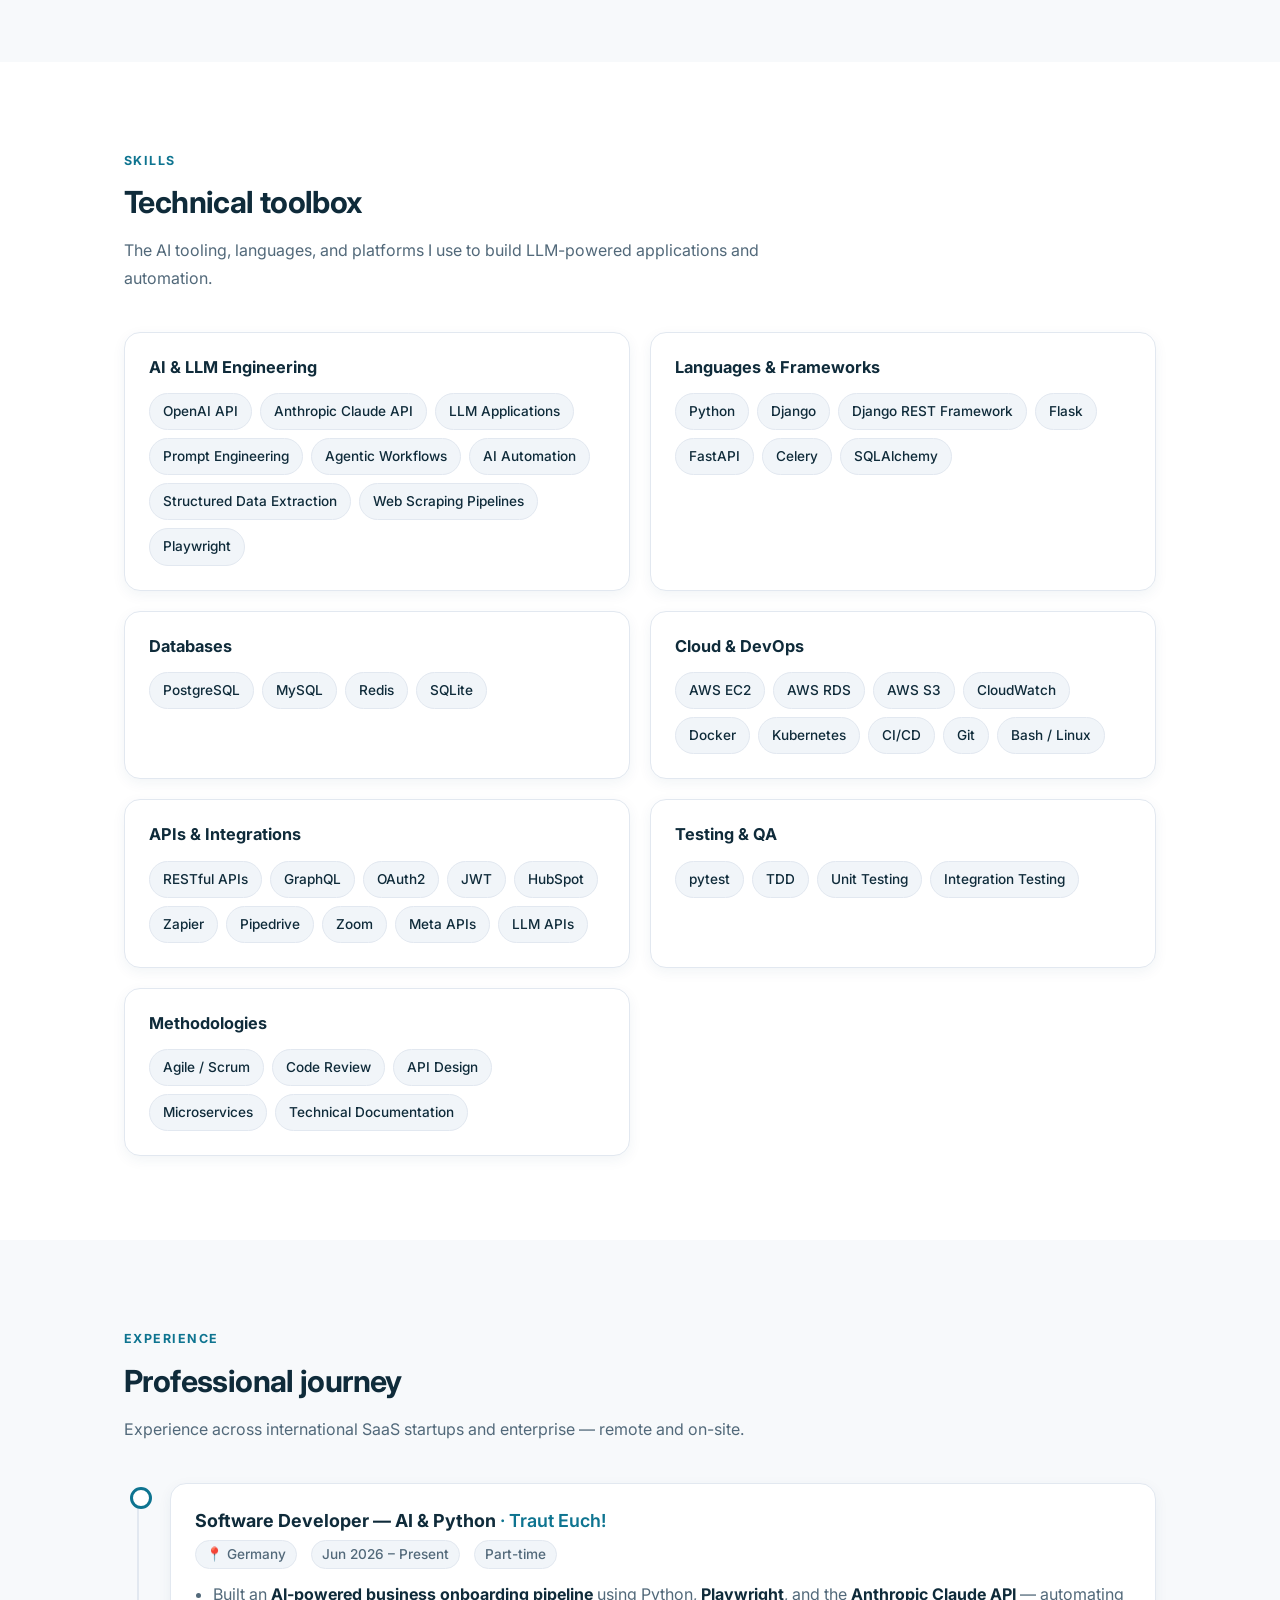
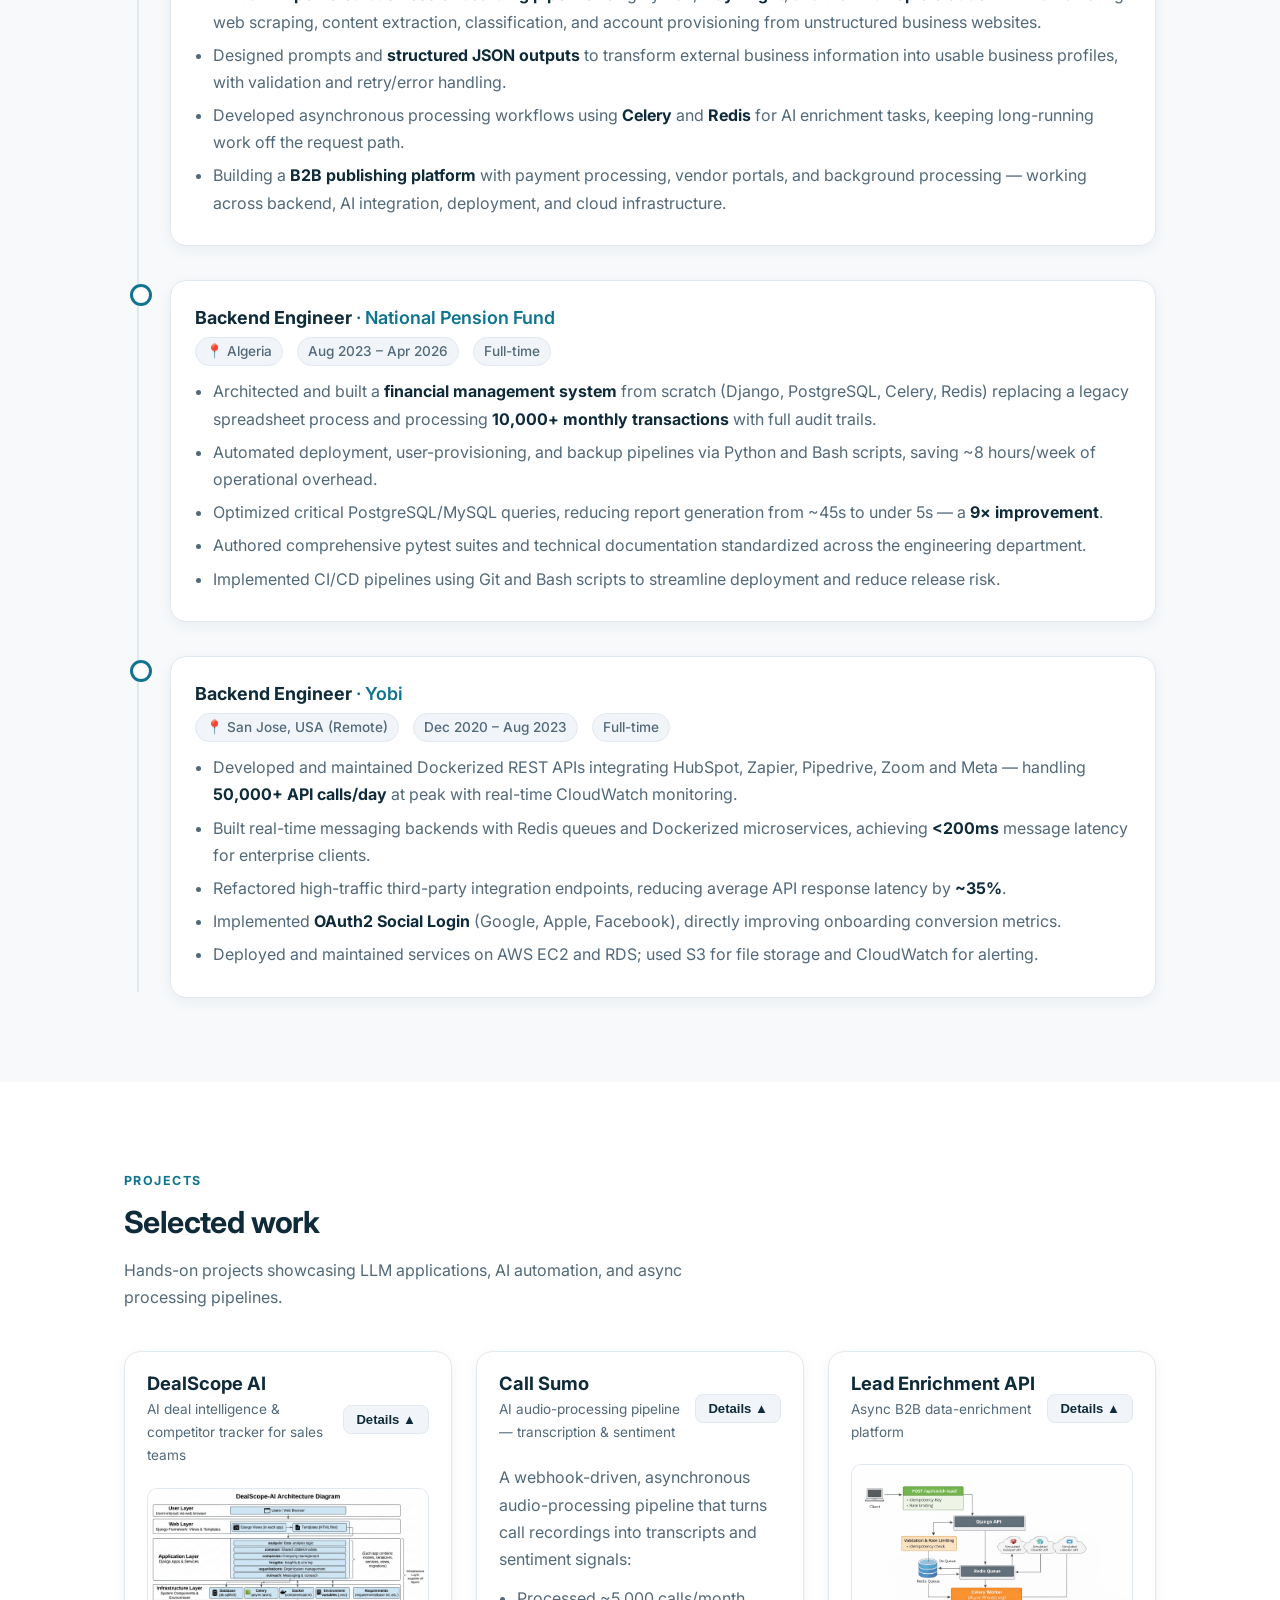
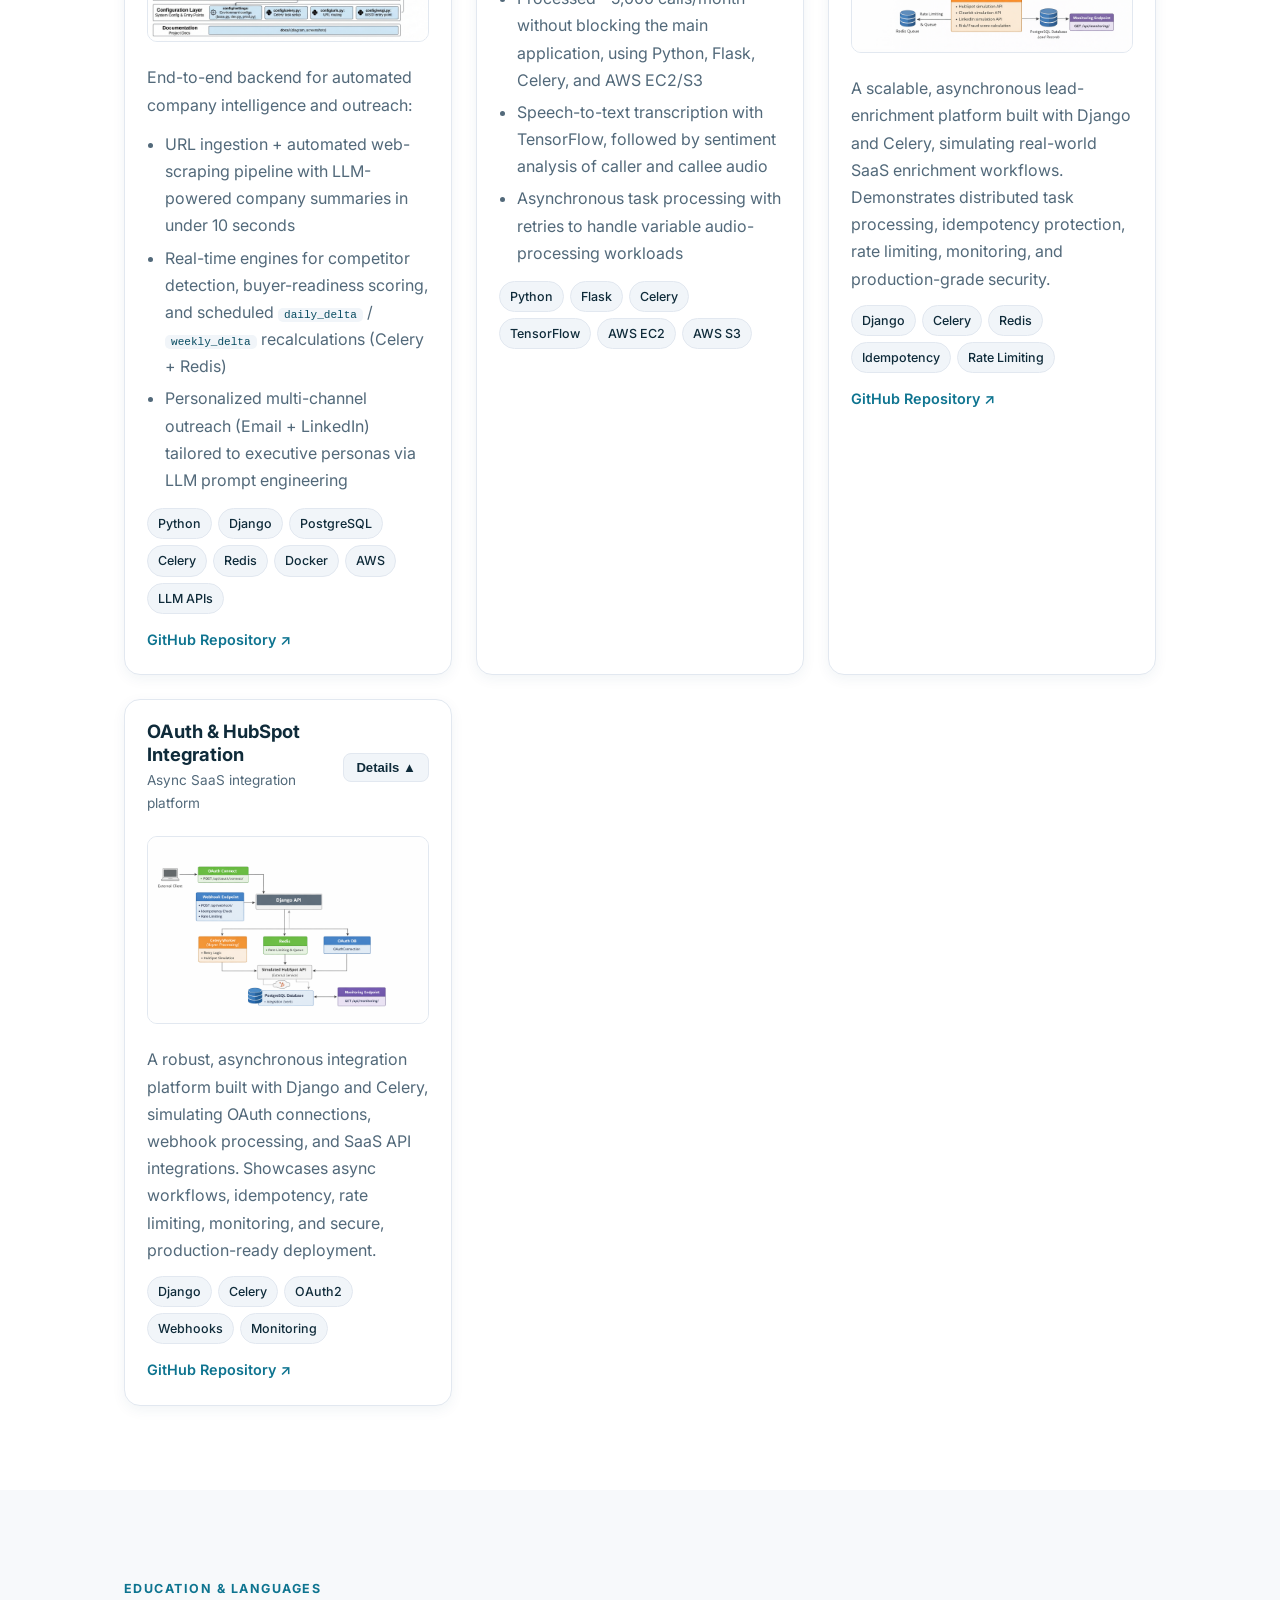
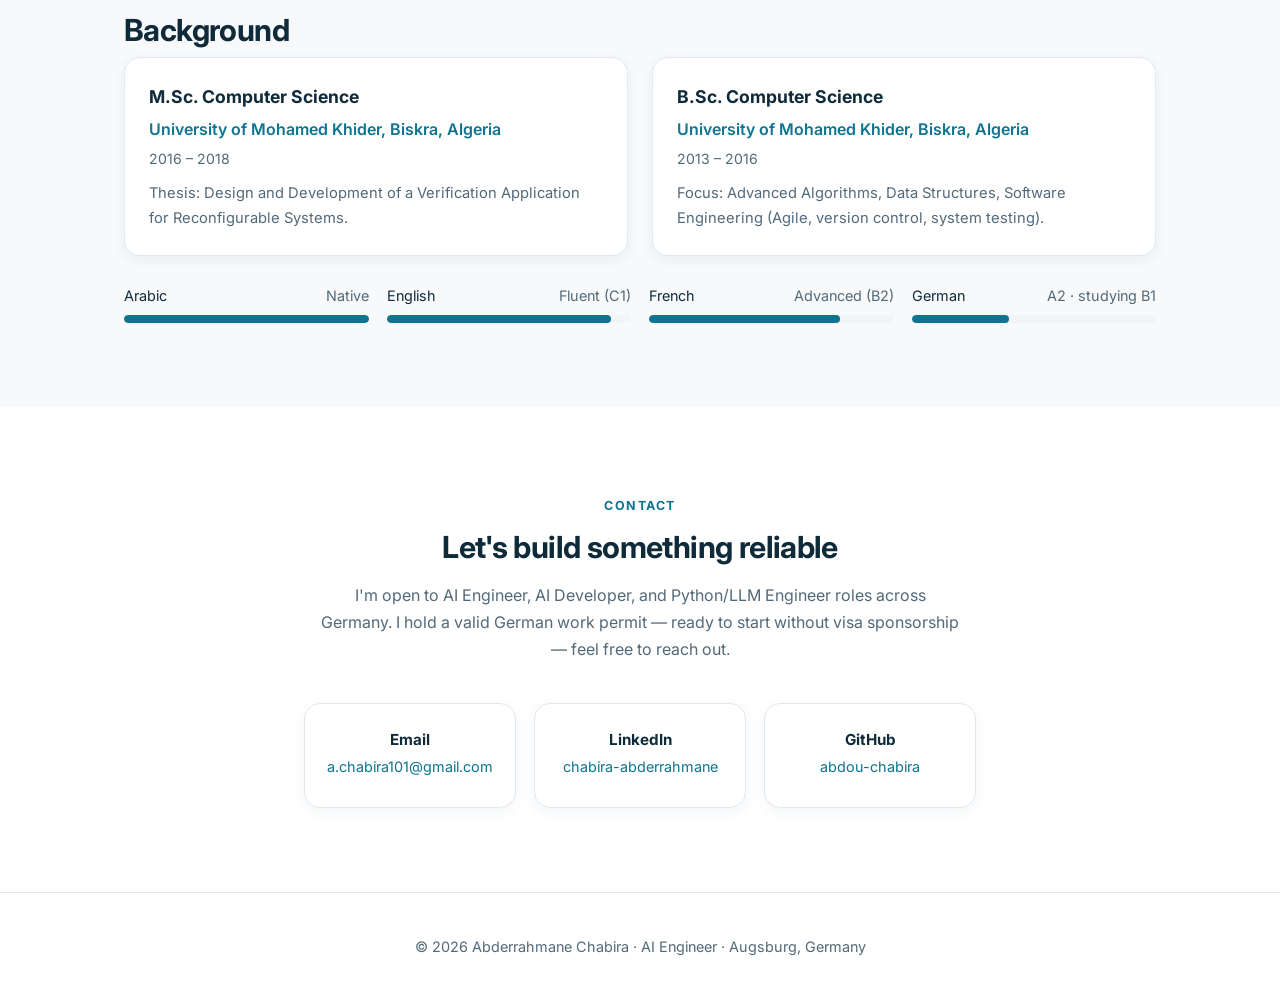
==== commit 971cb833: "Update portfolio content for clarity and consistency in German translations" ====
--- a/index.html
+++ b/index.html
@@ -49,10 +49,9 @@
                 <p class="hero-role" data-i18n="hero.role">AI Engineer — Python · LLM Applications &amp; Automation</p>
                 <p class="hero-desc" data-i18n="hero.desc">I build LLM-powered applications, AI automation pipelines, and
                     agentic workflows in Python — using OpenAI and Anthropic Claude APIs, prompt engineering, web
-                    scraping, and structured data extraction, backed by Django, Celery, Redis, Docker, and AWS. 6+ years
-                    of software engineering experience applied to AI, with a track record of measurable impact: LLM
-                    company summaries in under 10 seconds, 9× faster reporting, and systems handling 50,000+
-                    requests/day.</p>
+                    scraping, and structured data extraction, backed by Django, Celery, Redis, Docker, and AWS — with a
+                    track record of measurable impact: LLM company summaries in under 10 seconds, 9× faster reporting,
+                    and systems handling 50,000+ requests/day.</p>
                 <div class="hero-cta">
                     <div class="cv-dropdown" id="cvDropdown">
                         <button type="button" class="btn btn-primary" id="cvToggle" aria-haspopup="true"
@@ -98,8 +97,8 @@
         <div class="container">
             <div class="stats">
                 <div class="stat">
-                    <h3>6+</h3>
-                    <p data-i18n="stat.years">Years of engineering experience</p>
+                    <h3>9×</h3>
+                    <p data-i18n="stat.reporting">Faster reporting</p>
                 </div>
                 <div class="stat">
                     <h3>&lt;10s</h3>
@@ -126,10 +125,10 @@
                         asynchronous processing — on top of a strong foundation in APIs, databases, testing, and cloud
                         infrastructure.</p>
                     <p data-i18n="about.p2">I've built AI-powered applications from scratch using Python, Django, Celery,
-                        Redis, Docker, and AWS, and I bring 6+ years of software engineering experience with a track
-                        record of measurable impact — LLM company summaries in under 10 seconds, 9× faster reporting,
-                        35% lower API latency, and systems handling 50,000+ requests/day. I work test-first (TDD,
-                        pytest) and thrive in Agile, cross-functional, remote teams.</p>
+                        Redis, Docker, and AWS, with a track record of measurable impact — LLM company summaries in under
+                        10 seconds, 9× faster reporting, 35% lower API latency, and systems handling 50,000+
+                        requests/day. I work test-first (TDD, pytest) and thrive in Agile, cross-functional, remote
+                        teams.</p>
                     <p data-i18n="about.p3">I'm based in Augsburg, Germany, with a valid German work permit — ready to
                         start without visa sponsorship — and I'm open to relocation across Germany.</p>
                 </div>
@@ -267,7 +266,7 @@
         <div class="container">
             <span class="eyebrow" data-i18n="exp.eyebrow">Experience</span>
             <h2 class="section-title" data-i18n="exp.title">Professional journey</h2>
-            <p class="section-lead" data-i18n="exp.lead">6+ years across international SaaS startups and enterprise —
+            <p class="section-lead" data-i18n="exp.lead">Experience across international SaaS startups and enterprise —
                 remote and on-site.</p>
             <div class="timeline">
 
